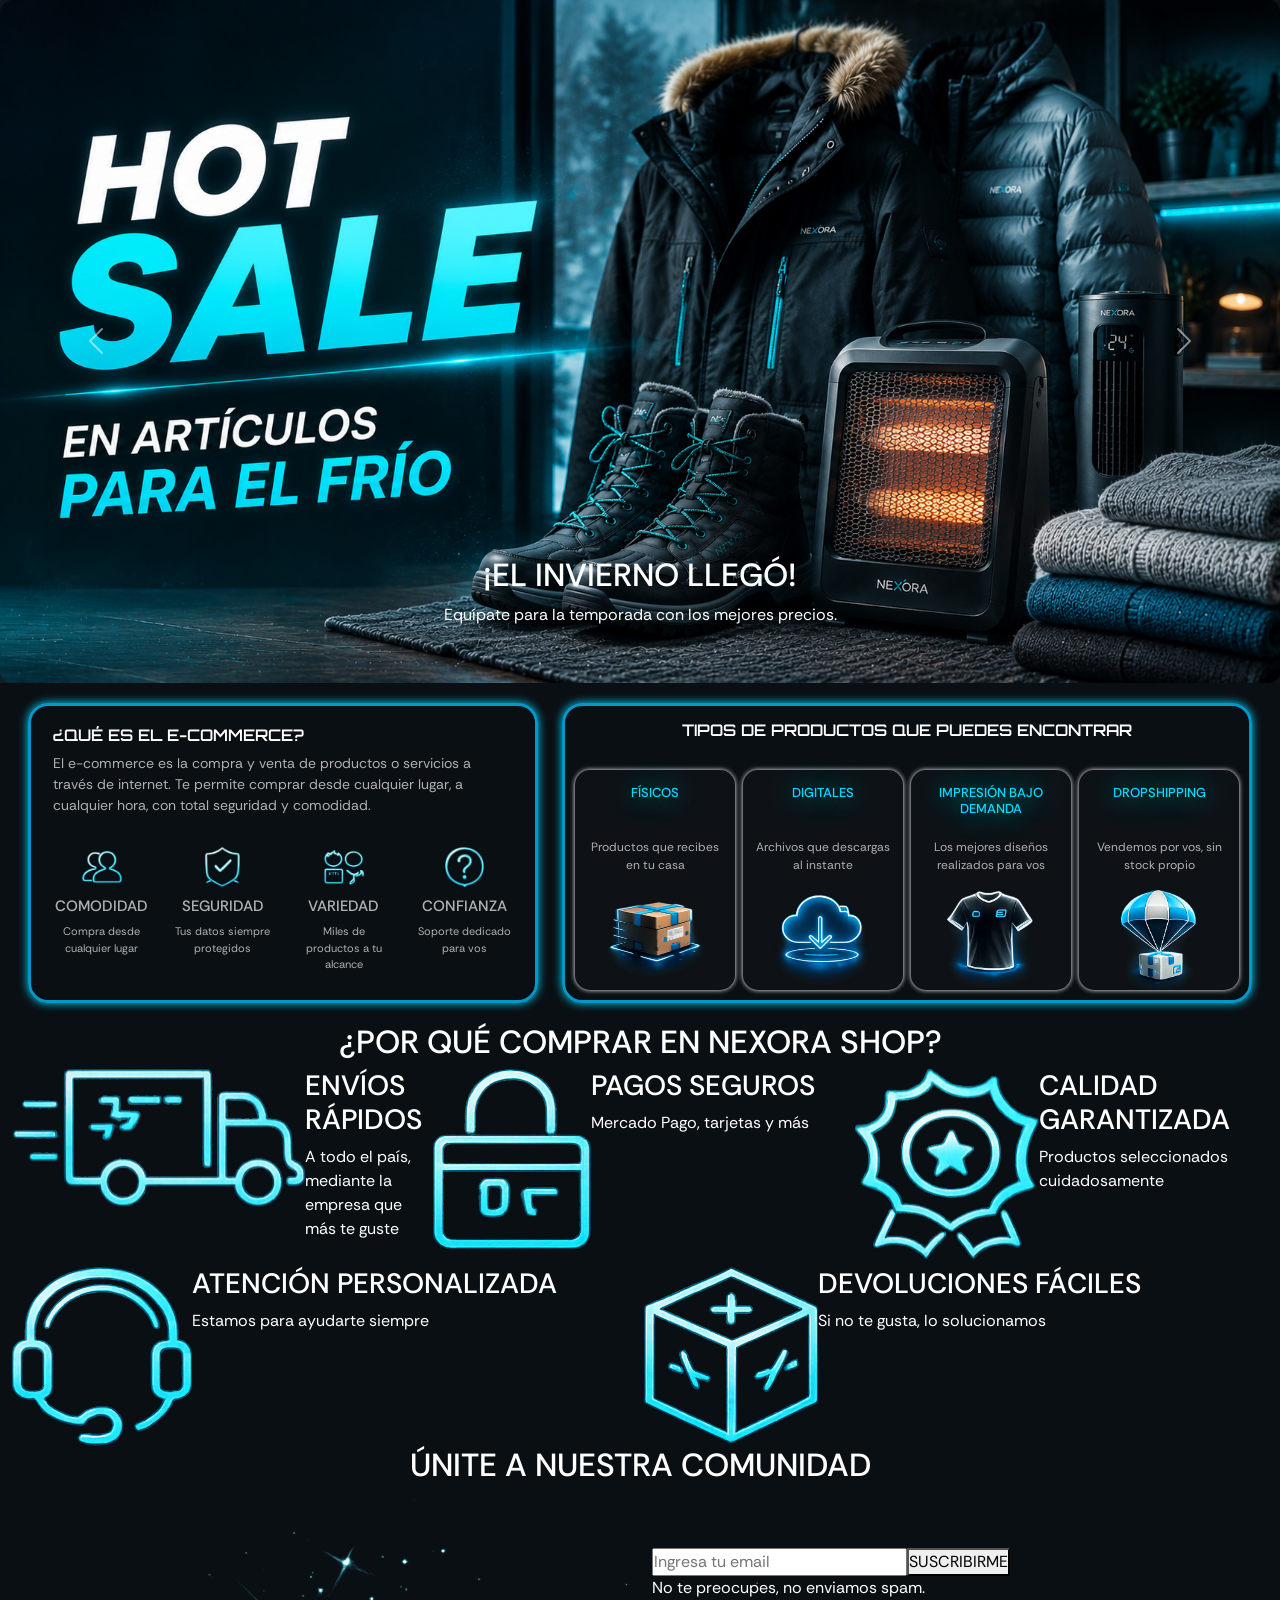
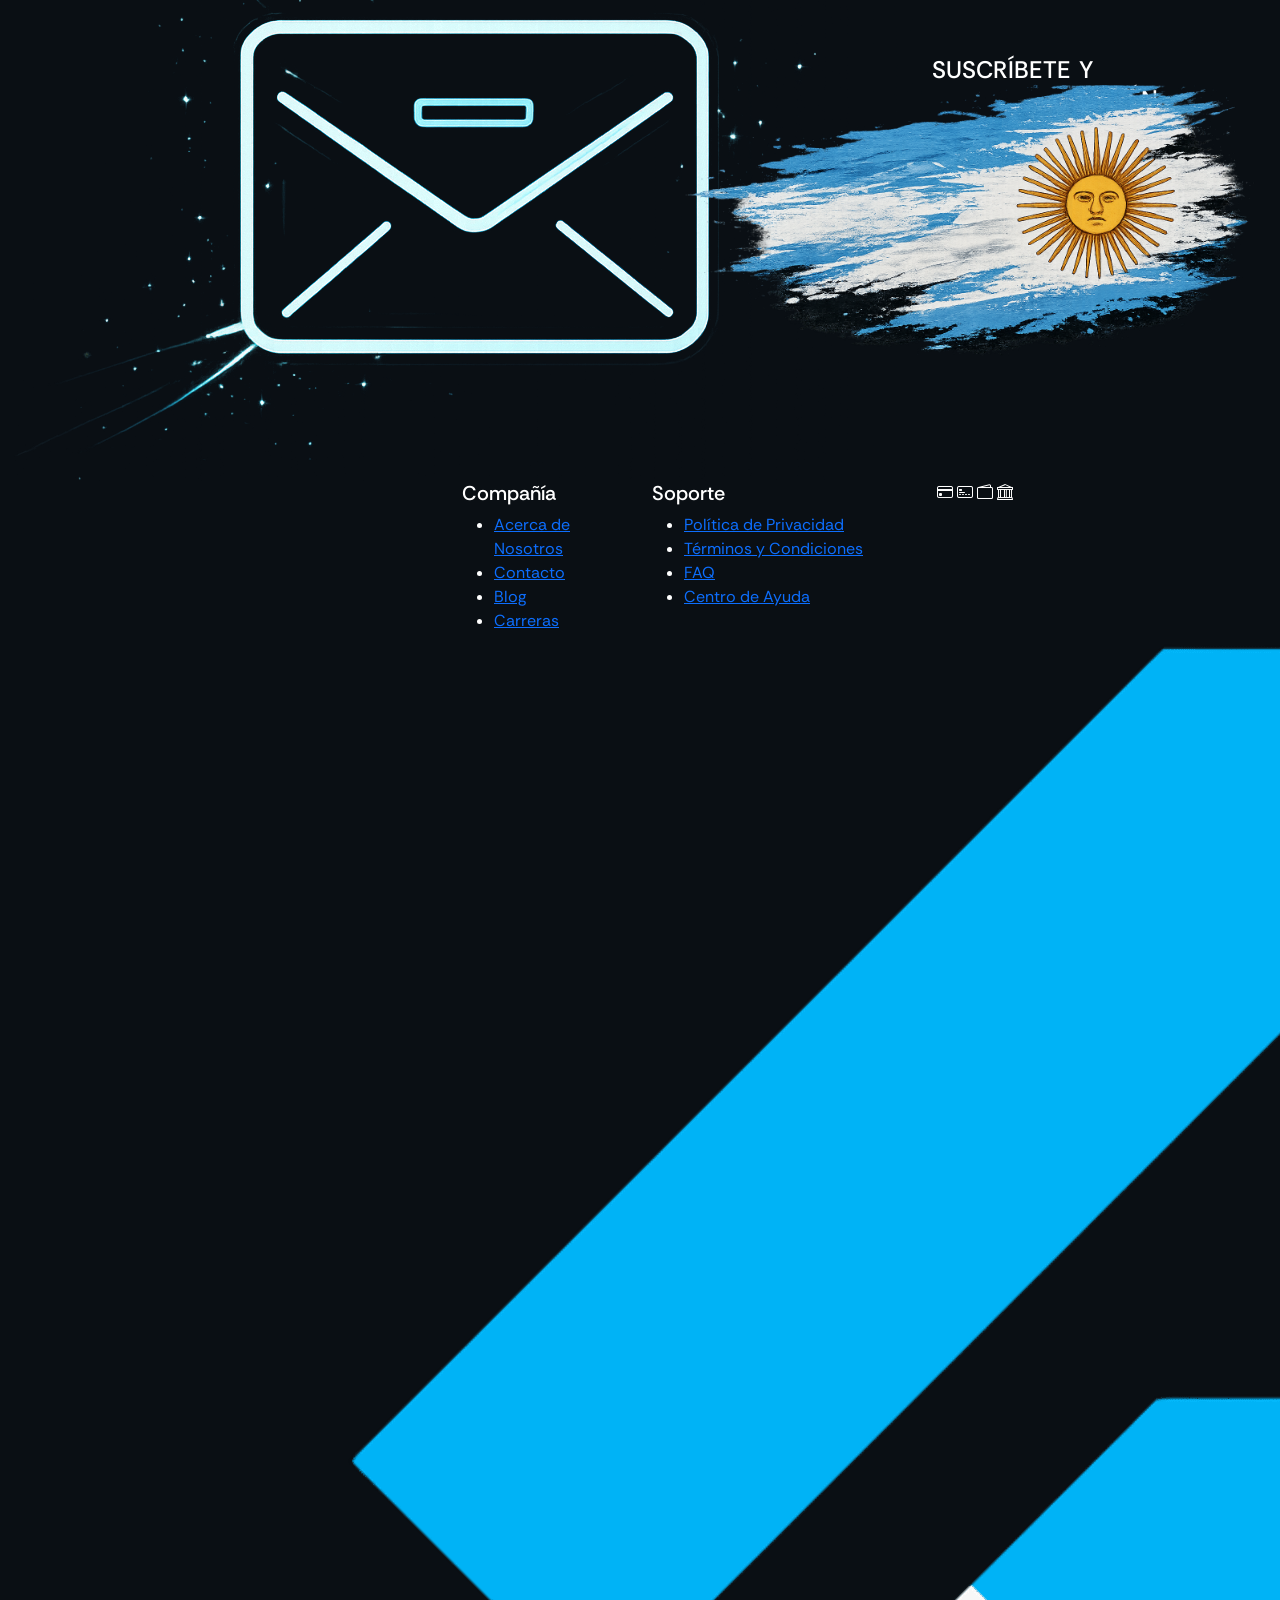
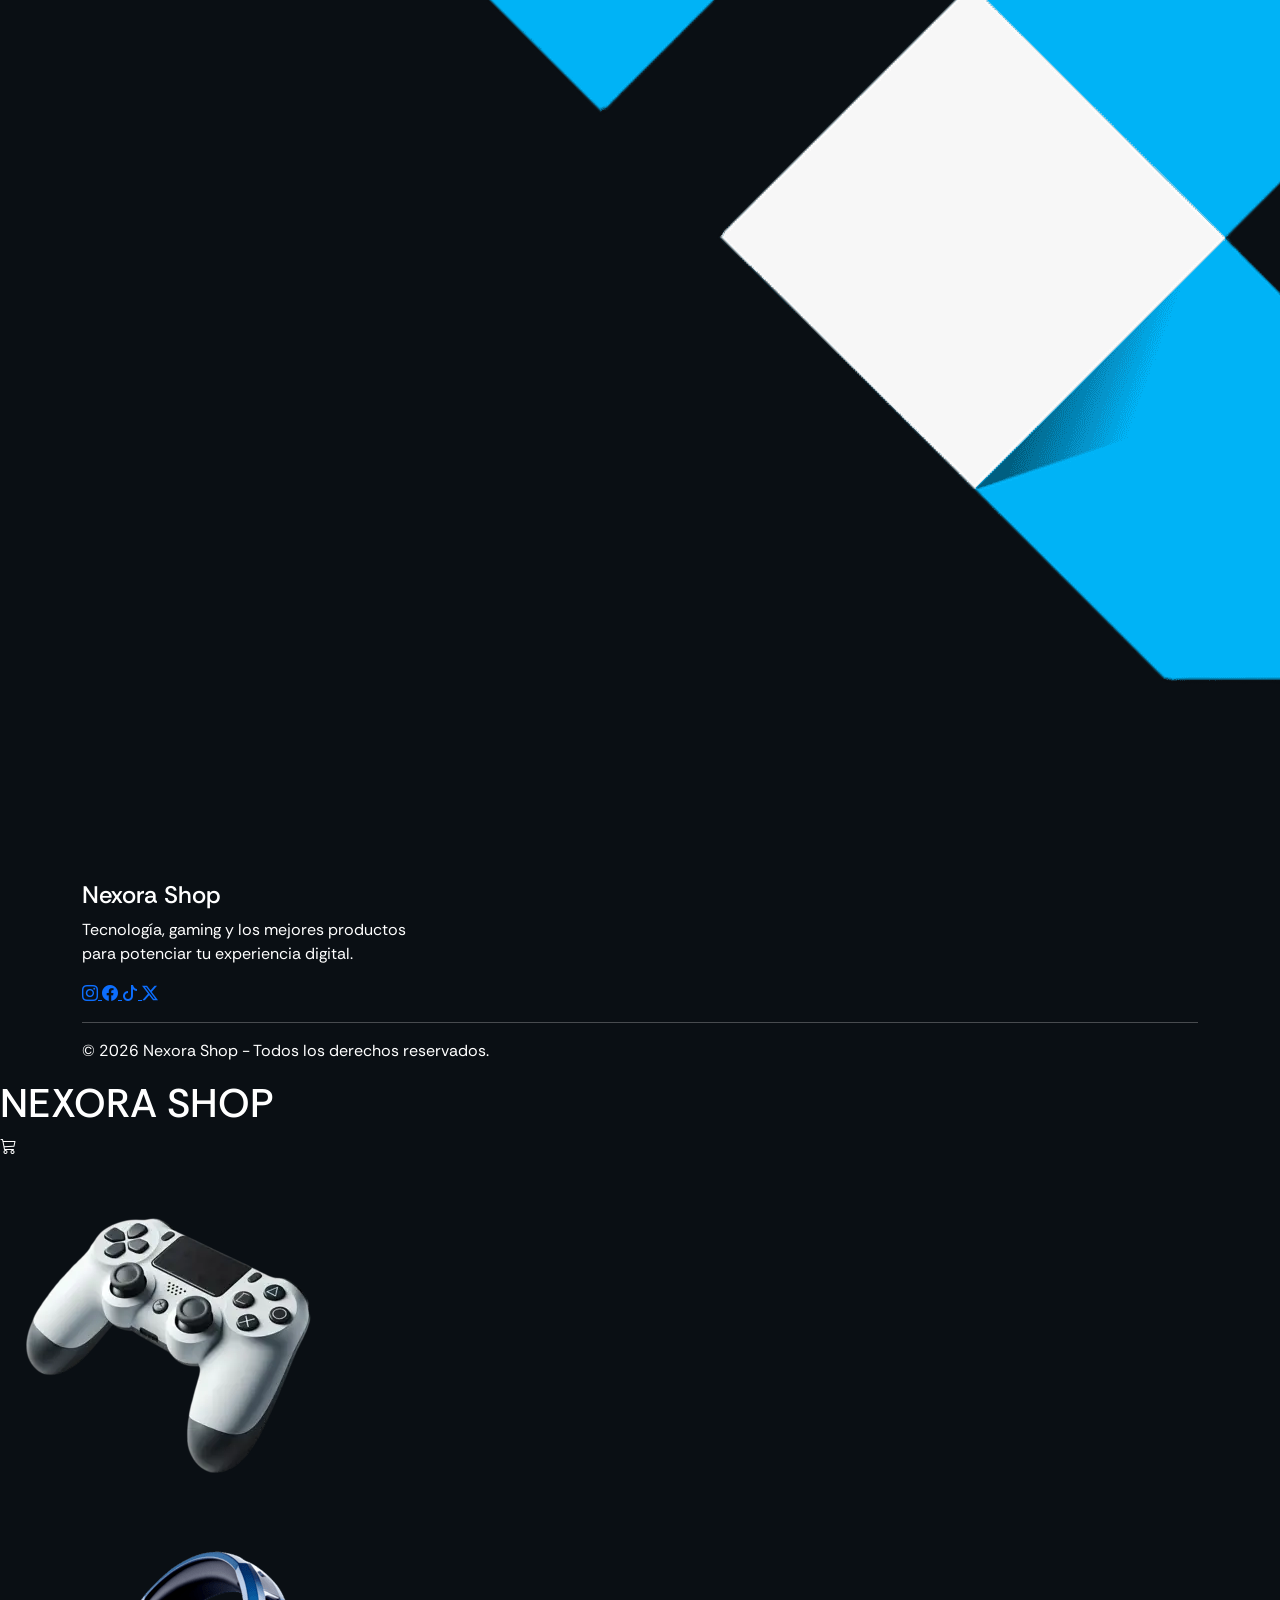
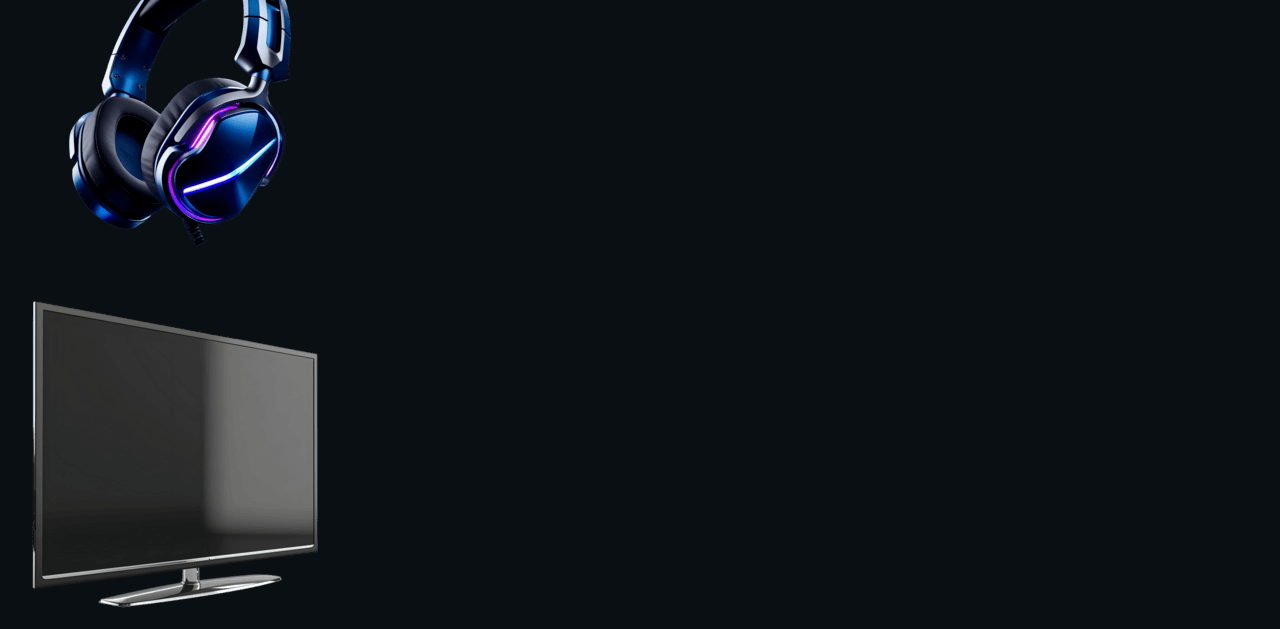
==== index.html @ 40536f98 "Merge branch 'main' into feature/footer" ====
﻿<!doctype html>
<html lang="es">
  <head>
    <meta charset="utf-8" />
    <meta name="viewport" content="width=device-width, initial-scale=1" />
    <meta name="description" content="Pagina de e-commerces" />
    <meta name="keywords" content="e-commerces - web - gaming - products" />
    <meta name="author" content="Ledesma Clarisa" />
    <link rel="shortcut icon" href="assets/logotipo.png" type="image/x-icon" />
    <link rel="preconnect" href="https://fonts.googleapis.com" />
    <link rel="preconnect" href="https://fonts.gstatic.com" crossorigin />
    <link
      href="https://fonts.googleapis.com/css2?family=Bungee&family=Orbitron:wght@400;500;600;700;800;900&family=Rethink+Sans:ital,wght@0,400..800;1,400..800&family=Rubik+Glitch&family=Rubik+Mono+One&family=Special+Gothic+Expanded+One&display=swap"
      rel="stylesheet"
    />
    <link
      href="https://cdn.jsdelivr.net/npm/bootstrap@5.3.8/dist/css/bootstrap.min.css"
      rel="stylesheet"
      integrity="sha384-sRIl4kxILFvY47J16cr9ZwB07vP4J8+LH7qKQnuqkuIAvNWLzeN8tE5YBujZqJLB"
      crossorigin="anonymous"
    />
    <link
      rel="stylesheet"
      href="https://cdn.jsdelivr.net/npm/bootstrap-icons@1.13.1/font/bootstrap-icons.min.css"
    />
    <link rel="stylesheet" href="./styles.css" />
    <title>Nexora Shop</title>
  </head>
  <body>
    <section class="hero-carousel">
      <div
        id="heroCarousel"
        class="carousel slide carousel-fade"
        data-bs-ride="carousel"
      >
        <div class="carousel-inner">
          <div class="carousel-item active">
            <img
              src="./assets/hotsale.png"
              class="d-block w-100"
              alt="Hot Sale Frío"
            />
            <div class="carousel-caption">
              <h2>¡EL INVIERNO LLEGÓ!</h2>
              <p>Equípate para la temporada con los mejores precios.</p>
            </div>
          </div>

          <div class="carousel-item">
            <img
              src="./assets/diadelpadre.png"
              class="d-block w-100"
              alt="Día del Padre"
            />
            <div class="carousel-caption">
              <h2>FELIZ DIA PAPÁ</h2>
              <p>Aprovecha hasta 18 cuotas sin interés en regalos para papá</p>
            </div>
          </div>

          <div class="carousel-item">
            <img
              src="./assets/promomundial.png"
              class="d-block w-100"
              alt="Promo Mundial 2026"
            />
            <div class="carousel-caption">
              <h2>EL MUNDIAL ESTÁ AQUÍ</h2>
              <p>Viví la pasión del futbol con nuestras ofertas.</p>
            </div>
          </div>
          <div class="carousel-item">
            <img src="./assets/nexorapayment.png" class="d-block w-100" alt="Nexora Pago" />
            <div class="carousel-caption">
              <h2>NUEVA TARJETA</h2>
              <p>La forma más rápida y segura de financiar tus compras.</p>
            </div>
          </div>
        </div>

        <button
          class="carousel-control-prev"
          type="button"
          data-bs-target="#heroCarousel"
          data-bs-slide="prev"
        >
          <span class="carousel-control-prev-icon" aria-hidden="true"></span>
        </button>
        <button
          class="carousel-control-next"
          type="button"
          data-bs-target="#heroCarousel"
          data-bs-slide="next"
        >
          <span class="carousel-control-next-icon" aria-hidden="true"></span>
        </button>
      </div>
    </section>
  
    <main>
      <!-- //SECTION-ECOMMERCE -->
      <section class="ecommerce">
        <div class="row gap-4">
          <article class="col-lg-5 col-12">
            <div class="head-ecommerce">
              <h2>¿QUÉ ES EL E-COMMERCE?</h2>
              <p>
                El e-commerce es la compra y venta de productos o servicios a
                través de internet. Te permite comprar desde cualquier lugar, a
                cualquier hora, con total seguridad y comodidad.
              </p>
            </div>

            <div class="row footer-ecommerce text-center align-items-stretch">
              <div class="col-lg-3 col-md col-6 article-commerce">
                <img
                  src="./assets/Imagen-1-ecommerce.png"
                  alt="Comodidad"
                  title="COMODIDAD."
                  class="img-fluid"
                />
                <h3>COMODIDAD</h3>
                <p>Compra desde cualquier lugar</p>
              </div>
              <div class="col-lg-3 col-md col-6 article-commerce">
                <img
                  src="./assets/Imagen-2-ecommerce.png"
                  alt="Seguridad"
                  title="SEGURIDAD."
                  class="img-fluid"
                />
                <h3>SEGURIDAD</h3>
                <p>Tus datos siempre protegidos</p>
              </div>
              <div class="col-lg-3 col-md col-6 article-commerce">
                <img
                  src="./assets/Imagen-3-ecommerce.png"
                  alt="Variedad"
                  title="VARIEDAD."
                  class="img-fluid"
                />
                <h3>VARIEDAD</h3>
                <p>Miles de productos a tu alcance</p>
              </div>
              <div class="col-lg-3 col-md col-6 article-commerce">
                <img
                  src="./assets/Imagen-4-ecommerce.png"
                  alt="Confianza"
                  title="CONFIANZA."
                  class="img-fluid"
                />
                <h3>CONFIANZA</h3>
                <p>Soporte dedicado para vos</p>
              </div>
            </div>
          </article>

          <article class="col-lg col-12 types-product">
            <div class="head-types-product">
              <h2 class="text-center">
                TIPOS DE PRODUCTOS QUE PUEDES ENCONTRAR
              </h2>
            </div>

            <div class="row types text-center align-items-stretch gap-2">
              <div class="col-lg col-md col">
                <h3>FÍSICOS</h3>
                <p>Productos que recibes en tu casa</p>
                <img
                  src="./assets/Imagen-1-productos-ecommer.png"
                  alt="Caja"
                  title="FÍSICOS."
                  class="img-fluid"
                />
              </div>
              <div class="col-lg col-md col">
                <h3>DIGITALES</h3>
                <p>Archivos que descargas al instante</p>
                <img
                  src="./assets/Imagen-2-productos-ecommer.png"
                  alt="Nube descarga"
                  title="DIGITALES."
                  class="img-fluid"
                />
              </div>
              <div class="col-lg col-md col">
                <h3>IMPRESIÓN BAJO DEMANDA</h3>
                <p>Los mejores diseños realizados para vos</p>
                <img
                  src="./assets/Imagen-3-productos-ecommer.png"
                  alt="Camiseta"
                  title="IMPRESIÓN."
                  class="img-fluid"
                />
              </div>
              <div class="col-lg col-md col">
                <h3>DROPSHIPPING</h3>
                <p>Vendemos por vos, sin stock propio</p>
                <img
                  src="./assets/Imagen-4-productos-ecommer.png"
                  alt="Drop"
                  title="DROPSHIPPING."
                  class="img-fluid"
                />
              </div>
            </div>
          </article>
        </div>
      </section>

      <!-- //SECTION-BUY-NEXORA -->
      <section class="nexora-shop">
        <div class="container-fluid">
          <div class="row g-2">
            <article class="col-12">
              <h2 class="text-center h2-nexora-shop">
                ¿POR QUÉ COMPRAR EN NEXORA SHOP?
              </h2>
              <div class="row container-nexora-shop g-2">
                <article class="col-lg col-md col-6 d-flex article-1">
                  <div
                    class="d-flex flex-column flex-md-row article-nexora-shop"
                  >
                    <div>
                      <img
                        src="./assets/Imagen-1-comprar-nexora.png"
                        alt="Camión"
                        title="ENVÍOS."
                      />
                    </div>
                    <div>
                      <h3>ENVÍOS RÁPIDOS</h3>
                      <p>
                        A todo el país, mediante la empresa que más te guste
                      </p>
                    </div>
                  </div>
                </article>

                <article class="col-lg col-md col-6 d-flex article-1">
                  <div
                    class="d-flex flex-column flex-md-row article-nexora-shop"
                  >
                    <div>
                      <img
                        src="./assets/Imagen-2-comprar-nexora.png"
                        alt="Candado"
                        title="PAGOS."
                      />
                    </div>
                    <div>
                      <h3>PAGOS SEGUROS</h3>
                      <p>Mercado Pago, tarjetas y más</p>
                    </div>
                  </div>
                </article>

                <article class="col-lg col-md col-6 d-flex article-1">
                  <div
                    class="d-flex flex-column flex-md-row article-nexora-shop"
                  >
                    <div>
                      <img
                        src="./assets/Imagen-3-comprar-nexora.png"
                        alt="Estrella"
                        title="CALIDAD."
                      />
                    </div>
                    <div>
                      <h3>CALIDAD GARANTIZADA</h3>
                      <p>Productos seleccionados cuidadosamente</p>
                    </div>
                  </div>
                </article>

                <article class="col-lg col-md col-6 d-flex article-4">
                  <div
                    class="d-flex flex-column flex-md-row article-nexora-shop"
                  >
                    <div>
                      <img
                        src="./assets/Imagen-4-comprar.+-nexora.png"
                        alt="Auriculares"
                        title="ATENCIÓN."
                      />
                    </div>
                    <div>
                      <h3>ATENCIÓN PERSONALIZADA</h3>
                      <p>Estamos para ayudarte siempre</p>
                    </div>
                  </div>
                </article>

                <article class="col-lg col-md col-12 d-flex article-5">
                  <div
                    class="d-flex flex-column flex-md-row article-nexora-shop"
                  >
                    <div>
                      <img
                        src="./assets/Imagen-5-comprar-nexora.png"
                        alt="Caja"
                        title="DEVOLUCIONES."
                      />
                    </div>
                    <div>
                      <h3>DEVOLUCIONES FÁCILES</h3>
                      <p>Si no te gusta, lo solucionamos</p>
                    </div>
                  </div>
                </article>
              </div>
            </article>
          </div>
        </div>
      </section>

      <!-- //SECTION-PROMOTION -->

      <section class="section-promotion">
        <div class="container-fluid">
          <div class="row">
            <article class="col-12">
              <h2 class="text-center h2-promotion">
                ÚNITE A NUESTRA COMUNIDAD
              </h2>
              <div class="row container-promotion d-flex align-items-center">
                <article class="col-lg-6 col-md-6 col-sm-12 col-12 d-flex align-items-center left">
                  <div>
                    <img src="./assets/Imagen-promocion.png" alt="" />
                  </div>
                  <div>
                    <h4 class="d-flex">
                      SUSCRÍBETE
                      <span class="ms-2"> Y OBTÉN</span>
                    </h4>
                    <h3>10% OFF</h3>
                    <h4>EN TU PRIMERA COMPRA</h4>
                    <p>
                      Recibe ofertas exclusivas, nuevos lanzamientos y mucho
                      más.
                    </p>
                  </div>
                </article>

                <article
                  class="col-lg-6 col-md-6 col-sm-12 col-12 d-flex justify-content-center flex-column right"
                >
                  <div class="right-top">
                    <form class="d-flex align-items-center">
                      <input
                        type="email"
                        name=""
                        id=""
                        placeholder="Ingresa tu email"
                        required
                        pattern="^[^\s@]+@[^\s@]+\.[^\s@]+$"
                        title="❌ Por favor, ingresa un correo electrónico válido"
                      />
                      <button type="submit">SUSCRIBIRME</button>
                    </form>
                  </div>
                  <div class="right-bottom">
                    <p>No te preocupes, no enviamos spam.</p>
                  </div>
                  <img
                    src="./assets/bandera-promocion.png"
                    alt=""
                    class="flag-promotion"
                  />
                </article>
              </div>
            </article>
          </div>
        </div>
      </section>
    </main>

    <!-- //FOOTER -->
    <footer class="footer-nexora">
  <div class="container">
    <div class="row text-center text-lg-start">

      <!-- Logo -->
      <div class="col-12 col-md-12 col-lg-4 mb-4 mb-lg-0">
        <img src="assets/logotipo.png" alt="Logo Nexora" class="footer-logo" />
        <h4 class="footer-brand-name">Nexora Shop</h4>
        <p class="footer-description">
          Tecnología, gaming y los mejores productos para potenciar tu experiencia digital.
        </p>
        <div class="footer-social">
          <a href="https://www.instagram.com/rollingcodeschool/" target="_blank" rel="noopener noreferrer">
            <i class="bi bi-instagram"></i>
          </a>
          <a href="https://www.facebook.com/RollingCodeSchool/?locale=es_LA" target="_blank" rel="noopener noreferrer">
            <i class="bi bi-facebook"></i>
          </a>
          <a href="#" target="_blank" rel="noopener noreferrer">
            <i class="bi bi-tiktok"></i>
          </a>
          <a href="#" target="_blank" rel="noopener noreferrer">
            <i class="bi bi-twitter-x"></i>
          </a>
        </div>
      </div>

      <!-- Compañía -->
      <div class="col-12 col-md-4 col-lg-2 mb-4 mb-lg-0 footer-column">
        <h5 class="footer-title">Compañía</h5>
        <ul class="footer-links">
          <li><a href="#">Acerca de Nosotros</a></li>
          <li><a href="#">Contacto</a></li>
          <li><a href="#">Blog</a></li>
          <li><a href="#">Carreras</a></li>
        </ul>
      </div>

      <!-- Soporte -->
      <div class="col-12 col-md-4 col-lg-3 mb-4 mb-lg-0 footer-column">
        <h5 class="footer-title">Soporte</h5>
        <ul class="footer-links">
          <li><a href="#">Política de Privacidad</a></li>
          <li><a href="#">Términos y Condiciones</a></li>
          <li><a href="#">FAQ</a></li>
          <li><a href="#">Centro de Ayuda</a></li>
        </ul>
      </div>

      <!-- Métodos de Pago -->
      <div class="col-12 col-md-4 col-lg-3 mb-4 mb-lg-0 footer-column">
        <div class="footer-payments">
          <i class="bi bi-credit-card"></i>
          <i class="bi bi-credit-card-2-front"></i>
          <i class="bi bi-wallet2"></i>
          <i class="bi bi-bank"></i>
        </div>
      </div>

    </div>

    <hr class="footer-divider" />

    <div class="footer-bottom">
      <p>© 2026 Nexora Shop - Todos los derechos reservados.</p>
    </div>
  </div>
</footer>

    <div class="intro">
      <div class="animation">
        <h1 class="logo-title">NEXORA SHOP</h1>
        <div class="cart">
          <i class="bi bi-cart3"></i>
        </div>

        <div class="product p1">
          <img src="./products/joystick.png" alt="Joystick" />
        </div>
        <div class="product p2">
          <img src="./products/auricularesgamer.png" alt="auriculares" />
        </div>
        <div class="product p3">
          <img src="./products/tv.png" alt="tv" />
        </div>
      </div>
    </div>

    <script
      src="https://cdn.jsdelivr.net/npm/bootstrap@5.3.8/dist/js/bootstrap.bundle.min.js"
      integrity="sha384-FKyoEForCGlyvwx9Hj09JcYn3nv7wiPVlz7YYwJrWVcXK/BmnVDxM+D2scQbITxI"
      crossorigin="anonymous"
    ></script>
  </body>
</html>
---- styles.css ----
* {
  margin: 0;
  padding: 0;
  box-sizing: border-box;
}

:root {
  --cyan: #00d9ff;
  --blue: #0099cc;
  --black: #030507;
  --dark: #0a0f14;
  --white: #fff;
  --gray: #b0b0b0;
  --negro-claro: #1d1b1b42;

  --font-primary: "Orbitron", sans-serif;
}

body {
  background-color: var(--dark);
  color: var(--white);
  font-family: "Rethink Sans", sans-serif;
}

/* //SECTION-ECOMMERCE */

/* /PARTE IZQUIERDA */

.ecommerce {
  padding: 20px 40px;
}

.ecommerce article {
  border: 3px solid var(--blue);
  border-radius: 20px;
  box-shadow: 0 0 10px var(--cyan);
}

.head-ecommerce {
  padding: 10px 10px 0px 10px;
}

.head-ecommerce h2 {
  font-size: 22px;
  font-family: var(--font-primary);
  font-weight: 600;
  color: var(--white);
  margin-top: 10px;
}

.head-ecommerce p {
  font-size: 16px;
  font-family: var();
  color: var(--gray);
  margin-bottom: 30px;
}

.ecommerce img {
  object-fit: contain;
  width: 60px;
  height: 60px;
}

.footer-ecommerce {
  padding: 1px 10px 10px 10px;
}

.footer-ecommerce h3 {
  font-size: 19px;
  font-family: var();
  color: var(--gray);
  margin-top: 10px;
}

.footer-ecommerce p {
  font-size: 14px;
  color: var(--gray);
  font-family: var();
}

.footer-ecommerce div {
  display: flex;
  flex-direction: column;
  align-items: center;
  text-align: center;
}

/* /PARTE DERECHA */

.head-types-product {
  padding: 10px 10px 0px 10px;
}

.types {
  padding: 10px;
}

.types div {
  display: flex;
  flex-direction: column;
  align-items: center;
  text-align: center;
  background-color: var(--negro-claro);
  border-radius: 15px;
  box-shadow: 0 0 5px;
  transition: 0.4s;
}

.types div:hover {
  transform: translateY(-10px);
}

.types-product h2 {
  font-size: 22px;
  font-family: var(--font-primary);
  font-weight: 600;
  color: var(--white);
  margin-top: 5px;
  margin-bottom: 20px;
}

.types h3 {
  font-size: 20px;
  font-family: var();
  color: var(--cyan);
  margin-top: 15px;
  min-height: 45px;
  text-shadow: 0 0 30px var(--cyan);
}

.types p {
  font-size: 16px;
  font-family: var();
  color: var(--gray);
}

.types img {
  object-fit: contain;
  width: 130px;
  height: 130px;
}

@media (min-width: 1024px) and (max-width: 1439px) {
  .head-ecommerce h2 {
    font-size: 16px;
    font-family: var(--font-primary);
    font-weight: 600;
    color: var(--white);
    margin-top: 10px;
  }

  .head-ecommerce p {
    font-size: 14px;
    font-family: var();
    color: var(--gray);
    margin-bottom: 30px;
  }

  .ecommerce img {
    object-fit: contain;
    width: 40px;
    height: 40px;
  }

  .footer-ecommerce h3 {
    font-size: 15px;
    font-family: var();
    color: var(--gray);
    margin-top: 10px;
  }

  .footer-ecommerce p {
    font-size: 11px;
    color: var(--gray);
    font-family: var();
  }

  .types-product h2 {
    font-size: 16px;
    font-family: var(--font-primary);
    font-weight: 600;
    color: var(--white);
    margin-top: 5px;
    margin-bottom: 20px;
  }

  .types h3 {
    font-size: 13px;
    font-family: var();
    color: var(--cyan);
    margin-top: 15px;
    min-height: 45px;
    text-shadow: 0 0 30px var(--cyan);
  }

  .types p {
    font-size: 12px;
    font-family: var();
    color: var(--gray);
  }

  .types img {
    object-fit: contain;
    width: 100px;
    height: 100px;
  }
}

@media (min-width: 426px) and (max-width: 1023px) {
  .head-ecommerce h2 {
    font-size: 16px;
    font-family: var(--font-primary);
    font-weight: 600;
    color: var(--white);
    margin-top: 10px;
  }

  .head-ecommerce p {
    font-size: 14px;
    font-family: var();
    color: var(--gray);
    margin-bottom: 30px;
  }

  .ecommerce img {
    object-fit: contain;
    width: 40px;
    height: 40px;
  }

  .footer-ecommerce h3 {
    font-size: 15px;
    font-family: var();
    color: var(--gray);
    margin-top: 10px;
  }

  .footer-ecommerce p {
    font-size: 12px;
    color: var(--gray);
    font-family: var();
  }

  .types-product h2 {
    font-size: 16px;
    font-family: var(--font-primary);
    font-weight: 600;
    color: var(--white);
    margin-top: 5px;
    margin-bottom: 20px;
  }

  .types h3 {
    font-size: 15px;
    font-family: var();
    color: var(--cyan);
    margin-top: 15px;
    min-height: 45px;
    text-shadow: 0 0 30px var(--cyan);
  }

  .types p {
    font-size: 12px;
    font-family: var();
    color: var(--gray);
  }

  .types img {
    object-fit: contain;
    width: 90px;
    height: 90px;
  }
}

@media (min-width: 320px) and (max-width: 426px) {
  .head-ecommerce h2 {
    font-size: 16px;
    font-family: var(--font-primary);
    font-weight: 600;
    color: var(--white);
    margin-top: 10px;
  }

  .head-ecommerce p {
    font-size: 13px;
    font-family: var();
    color: var(--gray);
    margin-bottom: 30px;
  }

  .ecommerce img {
    object-fit: contain;
    width: 50px;
    height: 50px;
  }

  .footer-ecommerce h3 {
    font-size: 18px;
    font-family: var();
    color: var(--gray);
    margin-top: 10px;
  }

  .footer-ecommerce p {
    font-size: 13px;
    color: var(--gray);
    font-family: var();
  }

  .types-product h2 {
    font-size: 17px;
    font-family: var(--font-primary);
    font-weight: 600;
    color: var(--white);
    margin-top: 5px;
    margin-bottom: 20px;
  }

  .types h3 {
    font-size: 20px;
    font-family: var();
    color: var(--cyan);
    margin-top: 15px;
    min-height: 45px;
    text-shadow: 0 0 30px var(--cyan);
  }

  .types p {
    font-size: 15px;
    font-family: var();
    color: var(--gray);
  }

  .types img {
    object-fit: contain;
    width: 100px;
    height: 100px;
  }
}

.carousel-item {
  position: relative;
  background: var(--black);
}

.carousel-item img {
/* //SECTION-NEXORA-SHOP */

.nexora-shop {
  padding: 20px 40px;
}

.h2-nexora-shop {
  font-family: var(--font-primary);
  font-weight: 600;
  color: var(--white);
  font-size: 22px;
  padding: 0 0 15px 0;
}

.nexora-shop img {
  object-fit: contain;
  width: 70px;
  height: 70px;
}

.nexora-shop h3 {
  color: var(--white);
  font-size: 13px;
  font-weight: bold;
  text-shadow: 0 0 20px var(--white);
}

.nexora-shop p {
  color: var(--gray);
  font-size: 13px;
}

.article-nexora-shop {
  display: flex;
  height: 100%;
  background-color: var(--negro-claro);
  border: 3px solid var(--blue);
  border-radius: 20px;
  box-shadow: 0 0 10px var(--cyan);
  padding: 16px 10px;
  gap: 15px;
  transition: 0.4s;
}

.article-nexora-shop:hover {
  transform: translateY(-10px);
}

@media (min-width: 1024px) and (max-width: 1439px) {
  .h2-nexora-shop {
    font-family: var(--font-primary);
    font-weight: 600;
    color: var(--white);
    font-size: 17px;
    padding: 0 0 15px 0;
  }

  .nexora-shop img {
    object-fit: contain;
    width: 45px;
    height: 45px;
  }

  .nexora-shop h3 {
    color: var(--white);
    font-size: 11px;
    font-weight: bold;
    text-shadow: 0 0 20px var(--white);
  }

  .nexora-shop p {
    color: var(--gray);
    font-size: 10px;
  }

  .article-nexora-shop {
    background-color: var(--negro-claro);
    border: 3px solid var(--blue);
    border-radius: 20px;
    box-shadow: 0 0 10px var(--cyan);
    padding: 16px 10px;
    align-items: start;
    gap: 15px;
  }
}

@media (min-width: 426px) and (max-width: 1023px) {
  .h2-nexora-shop {
    font-family: var(--font-primary);
    font-weight: 600;
    color: var(--white);
    font-size: 16px;
    padding: 0 0 15px 0;
  }

  .nexora-shop img {
    object-fit: contain;
    width: 40px;
    height: 40px;
  }

  .nexora-shop h3 {
    color: var(--white);
    font-size: 11px;
    font-weight: bold;
    text-shadow: 0 0 20px var(--white);
  }

  .nexora-shop p {
    color: var(--gray);
    font-size: 10px;
  }

  .article-1 {
    justify-content: center;
  }

  .article-4 {
    justify-content: center;
  }

  .article-5 {
    justify-content: center;
  }

  .article-nexora-shop {
    background-color: var(--negro-claro);
    border: 3px solid var(--blue);
    border-radius: 20px;
    box-shadow: 0 0 10px var(--cyan);
    padding: 16px 10px;
    align-items: start;
    gap: 15px;
  }
}

@media (min-width: 320px) and (max-width: 426px) {
  .h2-nexora-shop {
    font-family: var(--font-primary);
    font-weight: 600;
    color: var(--white);
    font-size: 17px;
    padding: 0 0 15px 0;
  }

  .nexora-shop img {
    object-fit: contain;
    width: 40px;
    height: 40px;
  }

  .nexora-shop h3 {
    color: var(--white);
    font-size: 10px;
    font-weight: bold;
    text-shadow: 0 0 20px var(--white);
  }

  .nexora-shop p {
    color: var(--gray);
    font-size: 11px;
  }

  .article-1 {
    justify-content: center;
  }

  .article-4 {
    justify-content: center;
  }

  .article-5 {
    justify-content: center;
  }

  .article-nexora-shop {
    background-color: var(--negro-claro);
    border: 3px solid var(--blue);
    border-radius: 20px;
    box-shadow: 0 0 10px var(--cyan);
    padding: 16px 10px;
    align-items: start;
    gap: 15px;
  }
}

/* //SECTION-PROMOTION */

.section-promotion {
  padding: 20px 40px;
}

.h2-promotion {
  padding: 5px 0 14px 0;
  font-family: var(--font-primary);
  font-weight: 600;
  font-size: 23px;
}

.container-promotion {
  background-color: var(--negro-claro);
  border: 1px solid rgba(128, 128, 128, 0.327);
  border-radius: 35px;
}

.container-promotion img {
  width: 300px;
  height: 300px;
  object-fit: contain;
}

/* /PARTE IZQUIERDA */

.left h4 {
  font-family: var(--font-primary);
  font-weight: bold;
  font-size: 22px;
  text-shadow: 0 0 30px var(--white);
}

.left span {
  color: var(--cyan);
  text-shadow: 0 0 30px var(--cyan);
}

.left h3 {
  color: var(--blue);
  font-family: var(--font-primary);
  font-weight: bold;
  font-size: 48px;
  text-shadow: 0 0 50px var(--cyan);
}

.left p {
  font-size: 16px;
}

/* /PARTE DERECHA */

.right-top {
  padding: 0 0 5px 0;
}

.right {
  position: relative;
  z-index: 10;
}

.flag-promotion {
  width: 500px !important;
  height: 500px;
  object-fit: contain;
  position: absolute;
  z-index: 1;
  right: -0px;
  top: -120px;
}

.right-top,
.right-bottom {
  position: relative;
  z-index: 2;
}

.right-top input {
  background-color: var(--dark);
  padding: 12px 125px 12px 12px;
  border-radius: 9px;
  border: 1px solid rgba(128, 128, 128, 0.327);
  color: var(--white);
}

.right-top input:focus {
  outline: none;
  border: 1px solid var(--gray);
}

.right-top button {
  padding: 13px;
  border-radius: 9px;
  margin-left: -40px;
  background-color: var(--blue);
  border: 1px solid var(--cyan);
  box-shadow: 0 0 20px var(--cyan);
  color: var(--white);
  font-weight: bold;
  transition: 0.4s;
}

.right-top button:hover {
  background-color: var(--cyan);
}

.right-bottom p {
  color: var(--gray);
  font-size: 14px;
}

@media (min-width: 1024px) and (max-width: 1439px) {
  .h2-promotion {
    padding: 5px 0 18px 0;
    font-family: var(--font-primary);
    font-weight: 600;
    font-size: 19px;
  }

  .container-promotion {
    padding: 15px 0px;
  }

  .container-promotion img {
    width: 120px;
    height: 120px;
    object-fit: contain;
  }

  .left h4 {
    font-family: var(--font-primary);
    font-weight: bold;
    font-size: 15px;
    text-shadow: 0 0 30px var(--white);
  }

  .left h3 {
    color: var(--blue);
    font-family: var(--font-primary);
    font-weight: bold;
    font-size: 35px;
    text-shadow: 0 0 50px var(--cyan);
  }

  .left p {
    font-size: 12px;
  }

  .flag-promotion {
    display: none;
  }

  .right-top input {
    background-color: var(--dark);
    padding: 10px 40px 10px 10px;
    border-radius: 9px;
    border: 1px solid rgba(128, 128, 128, 0.327);
    color: var(--white);
  }

  .right-top input::placeholder {
    font-size: 14px;
  }

  .right-top button {
    padding: 11px;
    border-radius: 9px;
    margin-left: -40px;
    background-color: var(--blue);
    border: 1px solid var(--cyan);
    box-shadow: 0 0 20px var(--cyan);
    color: var(--white);
    font-weight: bold;
    font-size: 16px;
    transition: 0.4s;
  }

  .right-top button:hover {
    background-color: var(--cyan);
  }

  .right-bottom p {
    color: var(--gray);
    font-size: 12px;
  }
}

@media (min-width: 426px) and (max-width: 1023px) {
  .h2-promotion {
    padding: 5px 0 18px 0;
    font-family: var(--font-primary);
    font-weight: 600;
    font-size: 17px;
  }

  .container-promotion {
    padding: 15px 0px 0px;
  }

  .container-promotion img {
    width: 120px;
    height: 120px;
    object-fit: contain;
  }

  .left h4 {
    font-family: var(--font-primary);
    font-weight: bold;
    font-size: 13px;
    text-shadow: 0 0 30px var(--white);
  }

  .left h3 {
    color: var(--blue);
    font-family: var(--font-primary);
    font-weight: bold;
    font-size: 35px;
    text-shadow: 0 0 50px var(--cyan);
  }

  .left p {
    font-size: 10px;
  }

  .flag-promotion {
    display: none;
  }

  .right-top input {
    background-color: var(--dark);
    padding: 10px 20px 10px 10px;
    border-radius: 9px;
    border: 1px solid rgba(128, 128, 128, 0.327);
    color: var(--white);
  }

  .right-top input::placeholder {
    font-size: 12px;
  }

  .right-top button {
    padding: 12px 5px;
    border-radius: 9px;
    margin-left: -40px;
    background-color: var(--blue);
    border: 1px solid var(--cyan);
    box-shadow: 0 0 20px var(--cyan);
    color: var(--white);
    font-weight: bold;
    font-size: 12px;
    transition: 0.4s;
  }

  .right-top button:hover {
    background-color: var(--cyan);
  }

  .right-bottom p {
    color: var(--gray);
    font-size: 11px;
  }
}

@media (min-width:420px) and (max-width: 426px) {
  .h2-promotion {
    padding: 5px 0 18px 0;
    font-family: var(--font-primary);
    font-weight: 600;
    font-size: 17px;
  }

  .container-promotion {
    padding: 15px 5px 10px;
  }

  .container-promotion img {
    width: 120px;
    height: 120px;
    object-fit: contain;
  }

  .left h4 {
    font-family: var(--font-primary);
    font-weight: bold;
    font-size: 10px;
    text-shadow: 0 0 30px var(--white);
  }

  .left h3 {
    color: var(--blue);
    font-family: var(--font-primary);
    font-weight: bold;
    font-size: 25px;
    text-shadow: 0 0 50px var(--cyan);
  }

  .left p {
    font-size: 8px;
  }

  .flag-promotion {
    display: none;
  }

  .right-top input {
    background-color: var(--dark);
    padding: 10px 0px 10px 10px;
    border-radius: 9px;
    border: 1px solid rgba(128, 128, 128, 0.327);
    color: var(--white);
    width: 300px;
    height: 45px;
    font-size: 13px;
  }

  .right-top input::placeholder {
    font-size: 12px;
  }

  .right-top button {
    padding: 14px 5px;
    border-radius: 9px;
    margin-left: -40px;
    background-color: var(--blue);
    border: 1px solid var(--cyan);
    box-shadow: 0 0 20px var(--cyan);
    color: var(--white);
    font-weight: bold;
    font-size: 11px;
    transition: 0.4s;
  }

  .right-top button:hover {
    background-color: var(--cyan);
  }

  .right-bottom p {
    color: var(--gray);
    font-size: 11px;
  }
}

@media (min-width: 376px) and (max-width: 420px) {
  .h2-promotion {
    padding: 5px 0 18px 0;
    font-family: var(--font-primary);
    font-weight: 600;
    font-size: 17px;
  }

  .container-promotion {
    padding: 15px 5px 10px;
  }

  .container-promotion img {
    width: 120px;
    height: 120px;
    object-fit: contain;
  }

  .left h4 {
    font-family: var(--font-primary);
    font-weight: bold;
    font-size: 9px;
    text-shadow: 0 0 30px var(--white);
  }

  .left h3 {
    color: var(--blue);
    font-family: var(--font-primary);
    font-weight: bold;
    font-size: 22px;
    text-shadow: 0 0 50px var(--cyan);
  }

  .left p {
    font-size: 8px;
  }

  .flag-promotion {
    display: none;
  }

  .right-top input {
    background-color: var(--dark);
    padding: 10px 0px 10px 5px;
    border-radius: 9px;
    border: 1px solid rgba(128, 128, 128, 0.327);
    color: var(--white);
    width: 250px;
    font-size: 10px;
    height: 40px;
  }

  .right-top input::placeholder {
    font-size: 12px;
  }

  .right-top button {
    padding: 12px 5px;
    border-radius: 9px;
    margin-left: -20px;
    background-color: var(--blue);
    border: 1px solid var(--cyan);
    box-shadow: 0 0 20px var(--cyan);
    color: var(--white);
    font-weight: bold;
    font-size: 10px;
    transition: 0.4s;
  }

  .right-top button:hover {
    background-color: var(--cyan);
  }

  .right-bottom p {
    color: var(--gray);
    font-size: 10px;
  }
}

@media (min-width: 320px) and (max-width: 376px) {
  .h2-promotion {
    padding: 5px 0 18px 0;
    font-family: var(--font-primary);
    font-weight: 600;
    font-size: 16px;
  }

  .container-promotion {
    padding: 15px 5px 10px;
  }

  .container-promotion img {
    width: 70px;
    height: 70px;
    object-fit: contain;
  }

  .left h4 {
    font-family: var(--font-primary);
    font-weight: bold;
    font-size: 10px;
    text-shadow: 0 0 30px var(--white);
  }

  .left h3 {
    color: var(--blue);
    font-family: var(--font-primary);
    font-weight: bold;
    font-size: 20px;
    text-shadow: 0 0 50px var(--cyan);
  }

  .left p {
    font-size: 8px;
  }

  .flag-promotion {
    display: none;
  }

  .right-top input {
    background-color: var(--dark);
    padding: 5px 0px 5px 5px;
    border-radius: 9px;
    border: 1px solid rgba(128, 128, 128, 0.327);
    color: var(--white);
    width: 200px;
    height: 33px;
    font-size: 10px;
  }

  .right-top input::placeholder {
    font-size: 12px;
  }

  .right-top button {
    padding: 10px 5px;
    border-radius: 9px;
    margin-left: -20px;
    background-color: var(--blue);
    border: 1px solid var(--cyan);
    box-shadow: 0 0 20px var(--cyan);
    color: var(--white);
    font-weight: bold;
    font-size: 8px;
    transition: 0.4s;
  }

  .right-top button:hover {
    background-color: var(--cyan);
  }

  .right-bottom p {
    color: var(--gray);
    font-size: 8px;
  }
}

/* //SECTION-FOOTER */

.intro {
  position: fixed;
  inset: 0;
  width: 100%;
  aspect-ratio: 16 / 9;
  object-fit: cover;
  object-position: center;
  display: block;
}

.carousel-caption {
  position: absolute;
  bottom: 5%;
  left: 5%;
  right: 5%;
  padding: 10px;
  background: var(--dark-trans);
  border: 1px solid var(--cyan);
  border-radius: 10px;
  text-align: center;
  z-index: 10;
  box-shadow: 0 0 15px rgba(0, 217, 255, 0.3);
  backdrop-filter: blur(5px);
}
.carousel-caption h2,
.carousel-caption p {
  font-family: "Saira Stencil", sans-serif;
  text-transform: uppercase;
  text-shadow:
    0 0 5px var(--cyan),
    0 0 10px var(--cyan),
    0 0 20px var(--cyan);
}

.footer-payments i{
    font-size: 2rem;
    color: var(--cyan);
}

.footer-divider{
    border-color: rgba(255,255,255,.2);
    margin-top: 40px;
}
.carousel-caption h2 {
  letter-spacing: 2px;
}

.carousel-control-prev-icon,
.carousel-control-next-icon {
  background-color: var(--cyan) !important;
  border-radius: 50%;
  padding: 20px;
  box-shadow: 0 0 15px rgba(0, 217, 255, 0.5);
  transition: all 0.3s ease;
}

.carousel-control-prev:hover .carousel-control-prev-icon,
.carousel-control-next:hover .carousel-control-next-icon {
  background-color: var(--white) !important;
  transform: scale(1.1);
  box-shadow: 0 0 25px var(--cyan);
}


@media (min-width: 992px){

    .footer-logo{
        margin: 0 0 15px;
    }

    .footer-description{
        margin: 0;
    }

    .footer-social{
        justify-content: flex-start;
    }

    .footer-payments{
        justify-content: flex-start;
    }
}
  
@media (max-width: 480px) {
  .carousel-caption {
    bottom: 2%;
    padding: 5px;
  }
  .carousel-caption h2 {
    font-size: 1rem !important;
  }
}

@media (min-width: 992px) {
  .carousel-item img {
    aspect-ratio: 21 / 9;
  }
  .carousel-caption {
    width: 50%;
    left: 25%;
    bottom: 15%;
    padding: 20px;
  }
  .carousel-caption h2 {
    font-size: 2rem !important;
  }
}
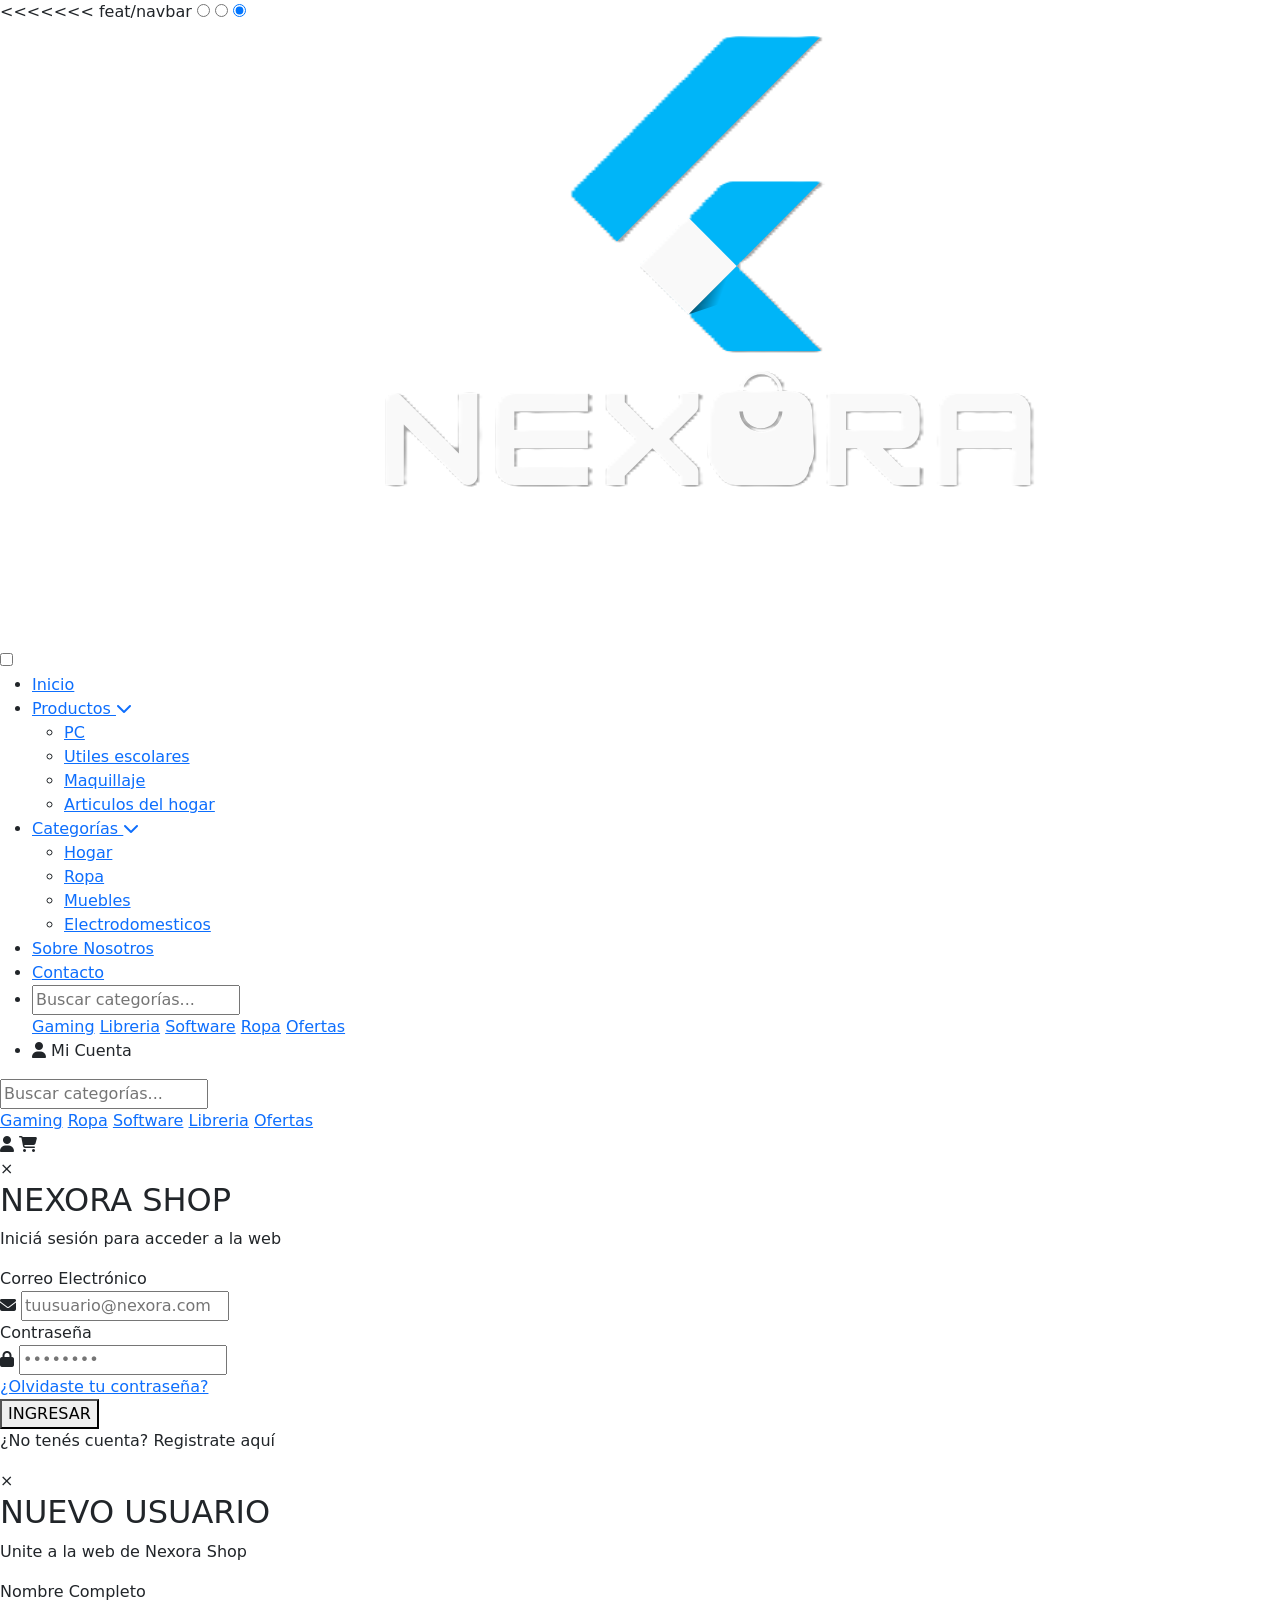
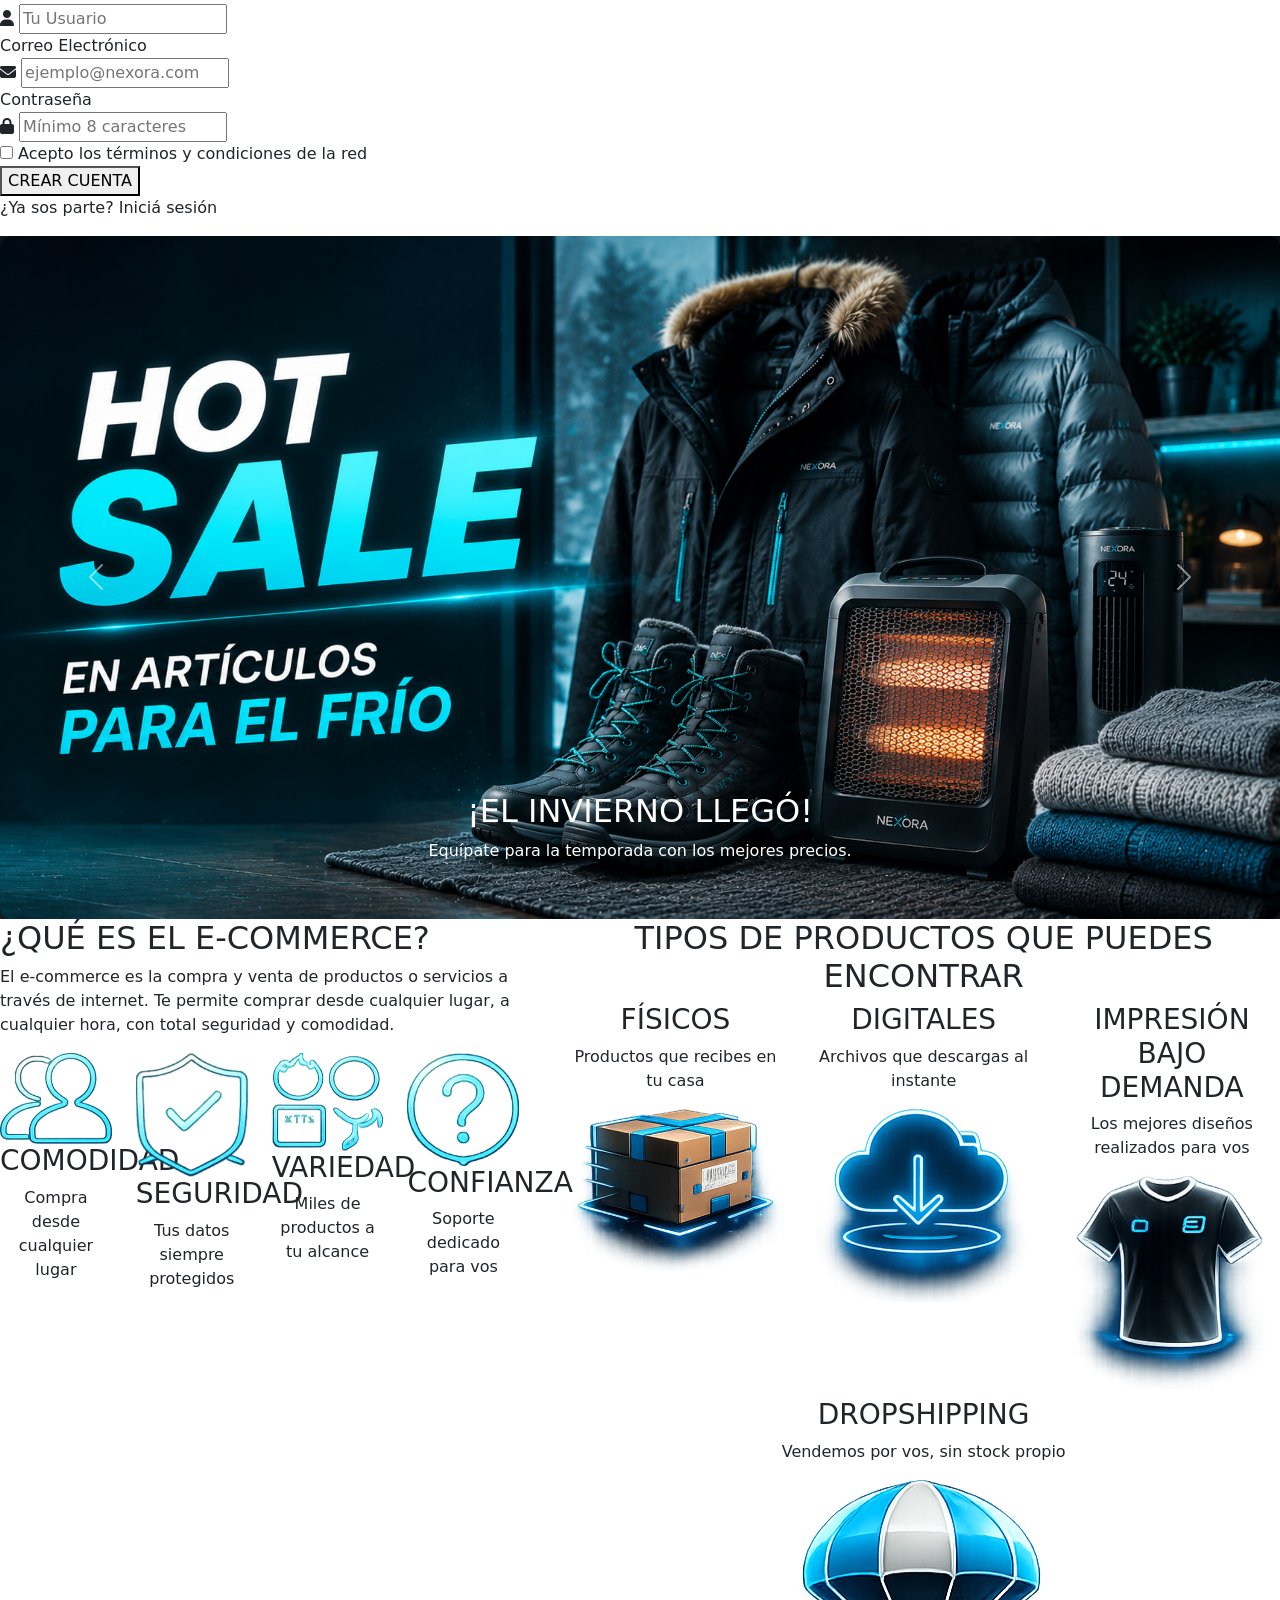
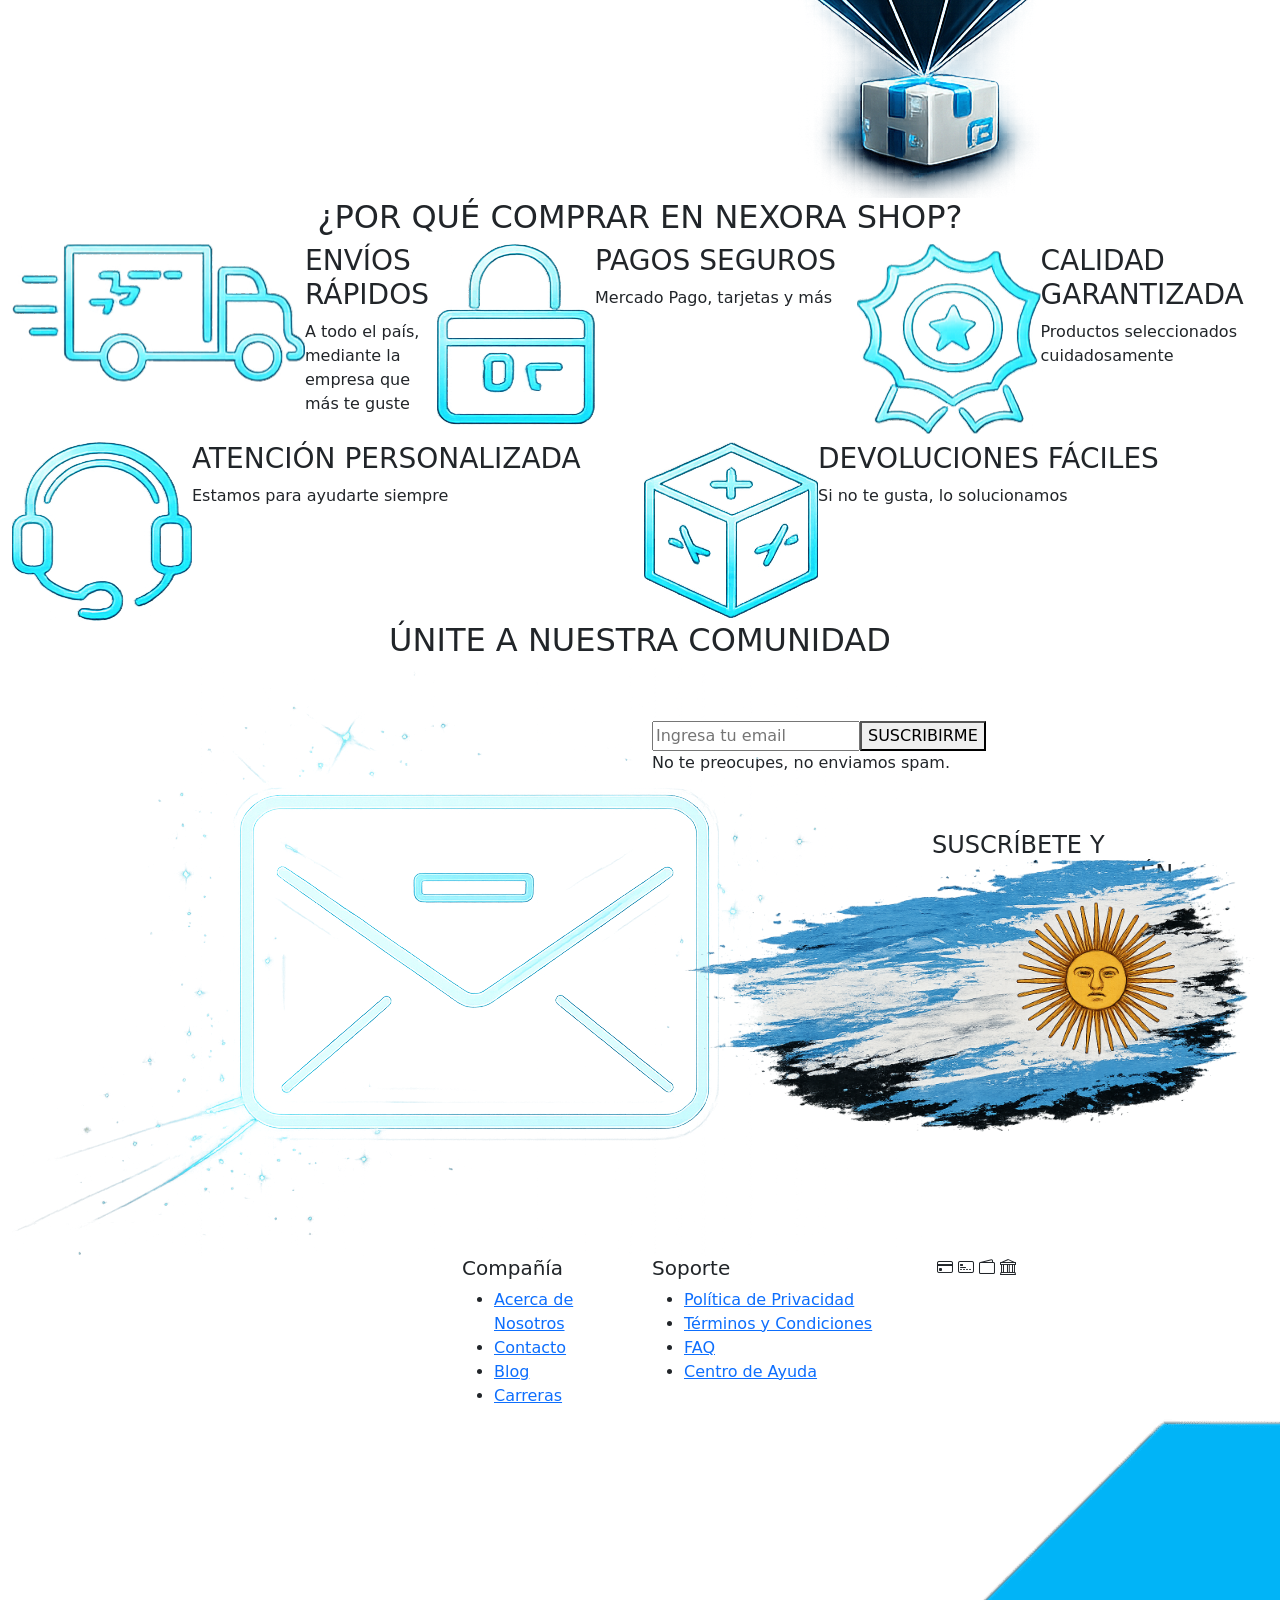
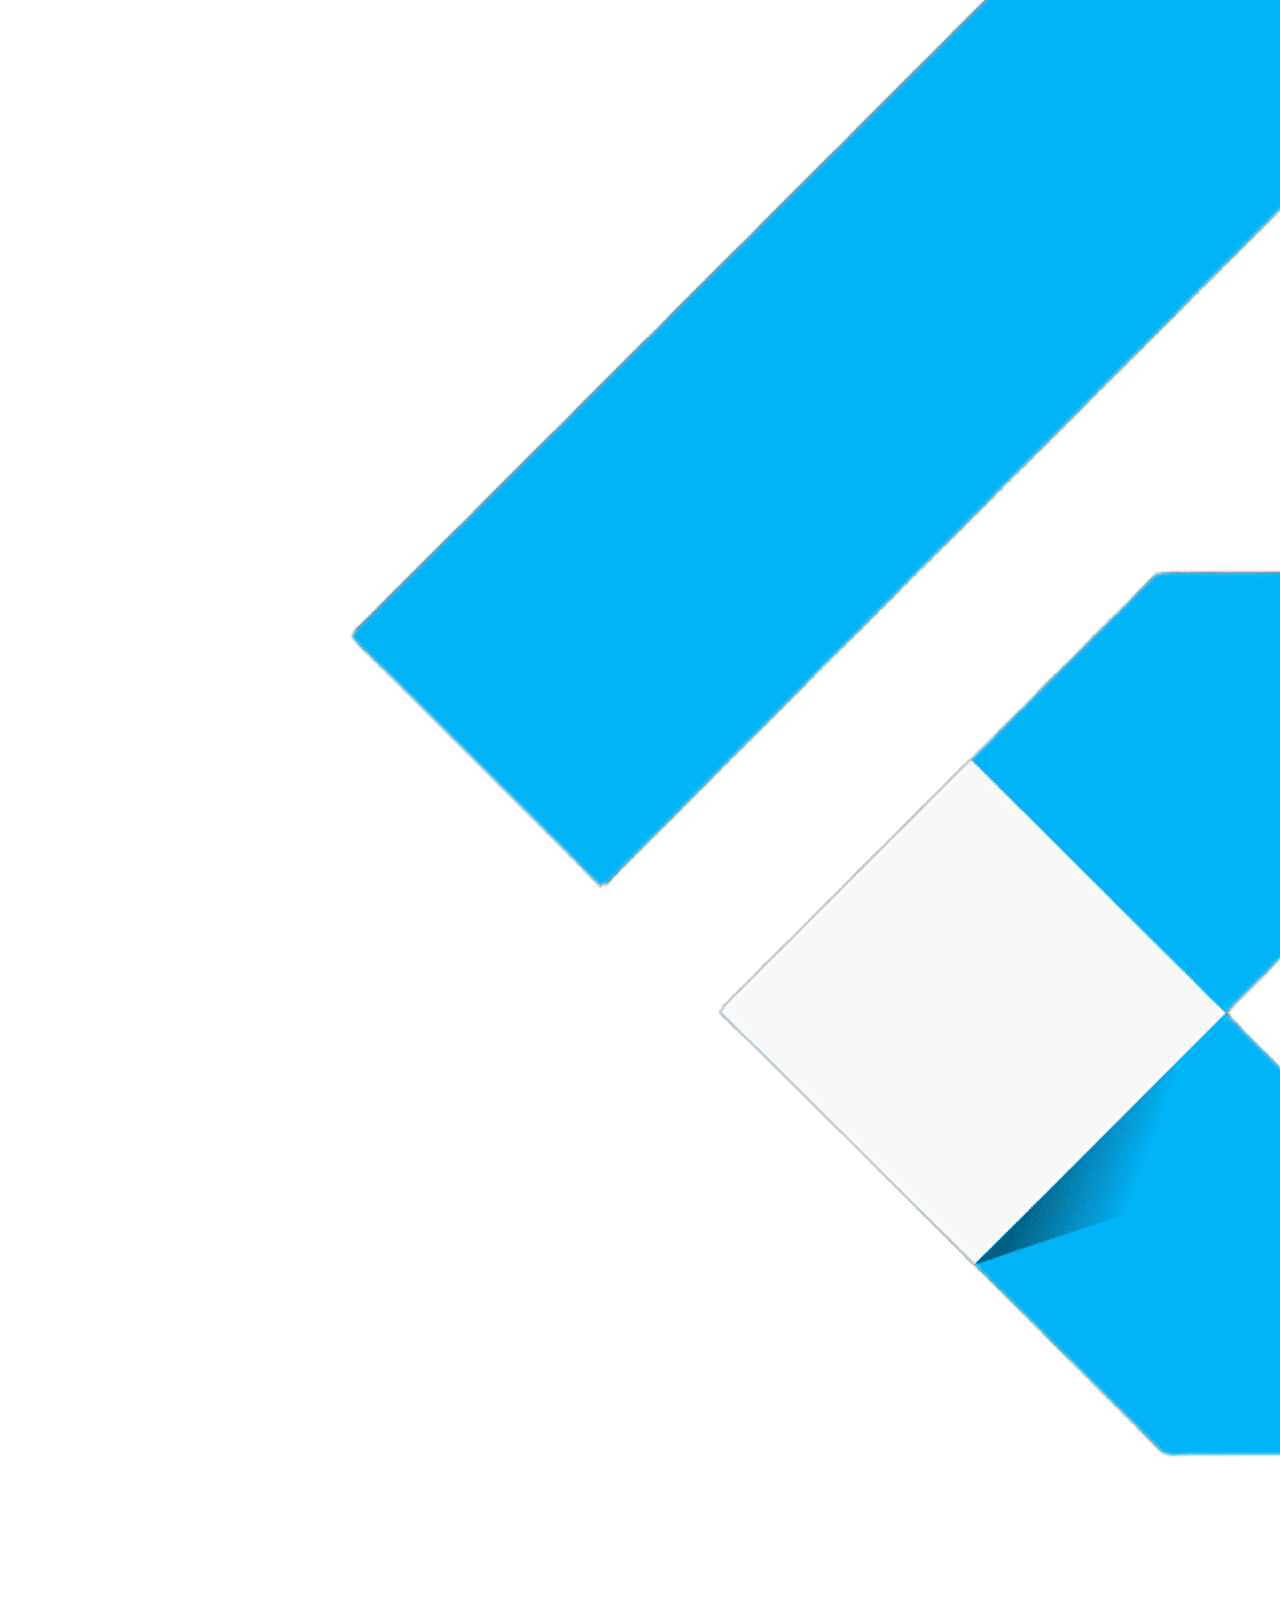
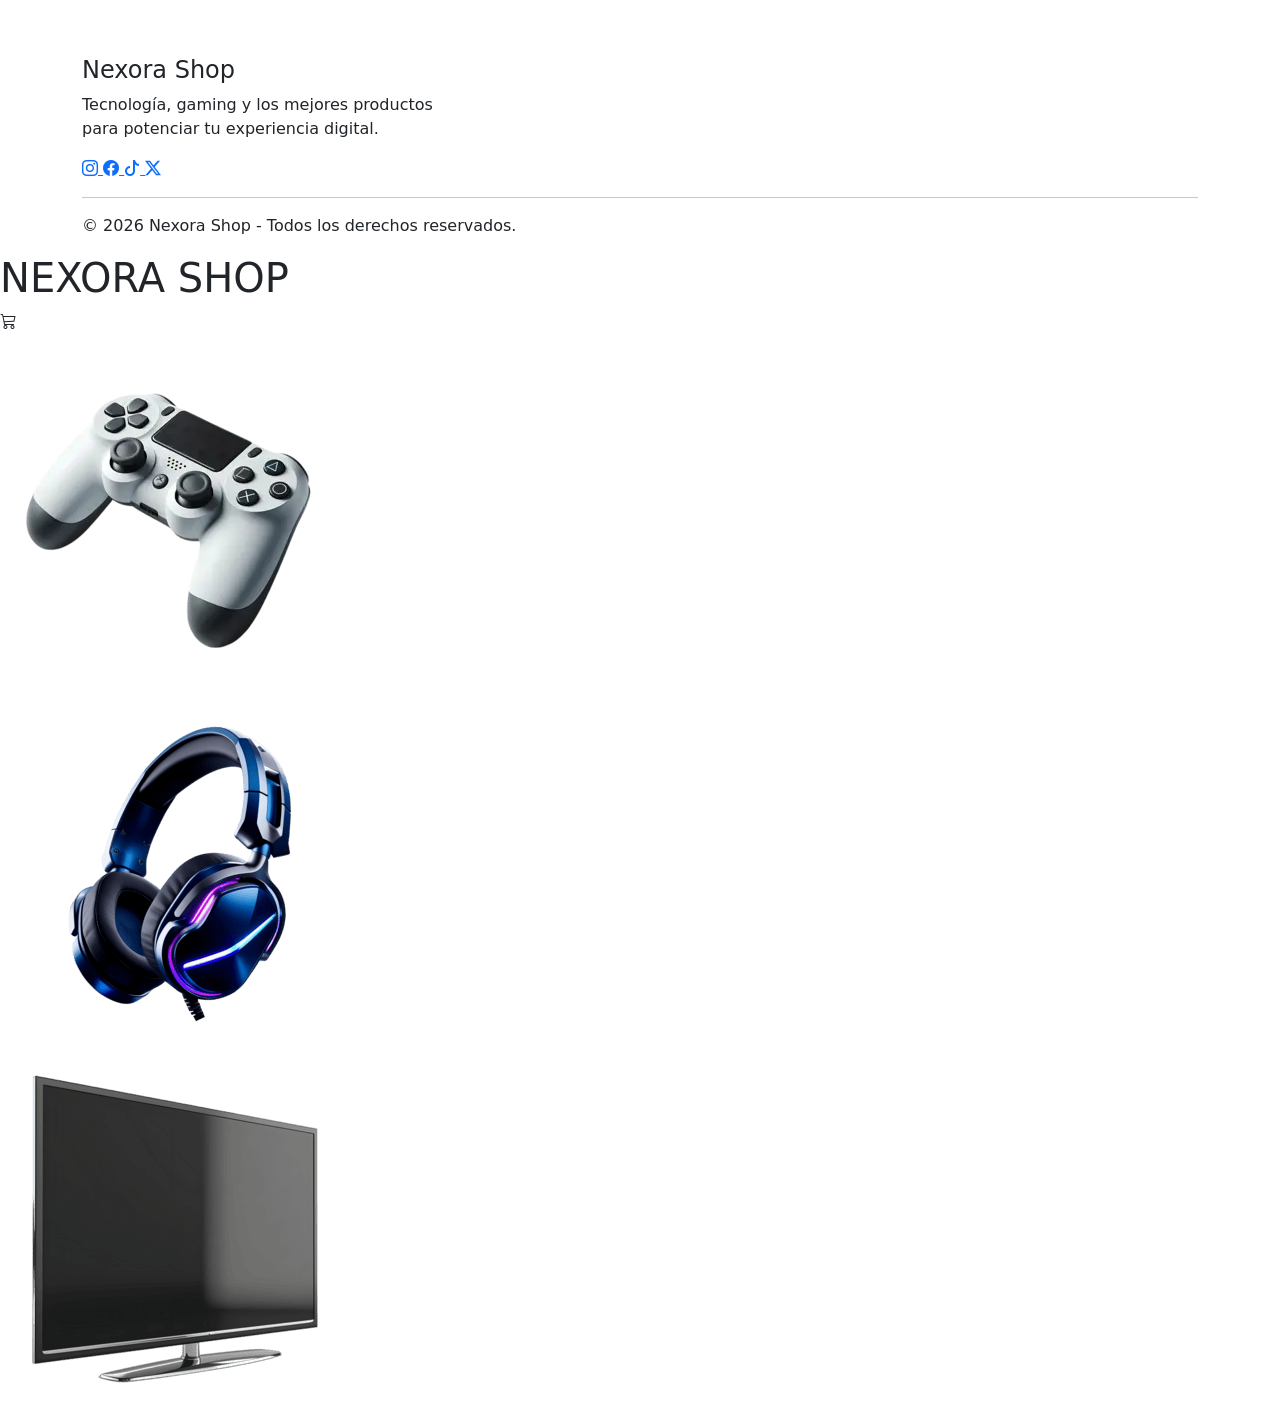
==== commit 8973830a: "Merge branch 'main' into feat/navbar" ====
--- a/index.html
+++ b/index.html
@@ -7,10 +7,16 @@
     <meta name="keywords" content="e-commerces - web - gaming - products" />
     <meta name="author" content="Ledesma Clarisa" />
     <link rel="shortcut icon" href="assets/logotipo.png" type="image/x-icon" />
+    <<<<<<< feat/navbar
+    <title>Nexora Shop</title>
+    <link rel="preconnect" href="https://fonts.googleapis.com" />
+    <link rel="preconnect" href="https://fonts.gstatic.com" crossorigin />
+    <link rel="preconnect" href="https://fonts.googleapis.com" />
+    <link rel="preconnect" href="https://fonts.gstatic.com" crossorigin />
     <link rel="preconnect" href="https://fonts.googleapis.com" />
     <link rel="preconnect" href="https://fonts.gstatic.com" crossorigin />
     <link
-      href="https://fonts.googleapis.com/css2?family=Bungee&family=Orbitron:wght@400;500;600;700;800;900&family=Rethink+Sans:ital,wght@0,400..800;1,400..800&family=Rubik+Glitch&family=Rubik+Mono+One&family=Special+Gothic+Expanded+One&display=swap"
+      href="https://fonts.googleapis.com/css2?family=Bungee&family=Rethink+Sans:ital,wght@0,400..800;1,400..800&family=Rubik+Glitch&family=Rubik+Mono+One&family=Saira+Stencil:ital,wght@0,100..900;1,100..900&family=Special+Gothic+Expanded+One&display=swap"
       rel="stylesheet"
     />
     <link
@@ -21,12 +27,266 @@
     />
     <link
       rel="stylesheet"
+      href="https://cdnjs.cloudflare.com/ajax/libs/font-awesome/6.5.0/css/all.min.css"
+    />
+    <link
+      href="https://fonts.googleapis.com/css2?family=Bungee&family=Orbitron:wght@400;500;600;700;800;900&family=Rethink+Sans:ital,wght@0,400..800;1,400..800&family=Rubik+Glitch&family=Rubik+Mono+One&family=Special+Gothic+Expanded+One&display=swap"
+      rel="stylesheet"
+    />
+    <link
+      href="https://cdn.jsdelivr.net/npm/bootstrap@5.3.8/dist/css/bootstrap.min.css"
+      rel="stylesheet"
+      integrity="sha384-sRIl4kxILFvY47J16cr9ZwB07vP4J8+LH7qKQnuqkuIAvNWLzeN8tE5YBujZqJLB"
+      crossorigin="anonymous"
+    />
+    <link
+      rel="stylesheet"
       href="https://cdn.jsdelivr.net/npm/bootstrap-icons@1.13.1/font/bootstrap-icons.min.css"
     />
-    <link rel="stylesheet" href="./styles.css" />
-    <title>Nexora Shop</title>
   </head>
+
   <body>
+    <input
+      type="radio"
+      id="nexora-modal-toggle"
+      name="nexora-modal-group"
+      class="nexora-chk-modal"
+    />
+
+    <input
+      type="radio"
+      id="nexora-register-toggle"
+      name="nexora-modal-group"
+      class="nexora-chk-modal"
+    />
+
+    <input
+      type="radio"
+      id="nexora-modal-close-trigger"
+      name="nexora-modal-group"
+      class="nexora-chk-modal"
+      checked
+    />
+
+    <nav class="nexora-nav-main">
+      <div class="nexora-branding">
+        <a href="index.html">
+          <img src="./assets/navlogo.png" alt="Nexora Logo" />
+        </a>
+      </div>
+      <input type="checkbox" id="nexora-menu-toggle" class="nexora-chk-menu" />
+      <ul class="nexora-menu-list">
+        <li><a href="index.html">Inicio</a></li>
+        <li class="nexora-has-drop">
+          <a href="#" class="nexora-drop-btn"
+            >Productos <i class="fa-solid fa-chevron-down nexora-arrow"></i
+          ></a>
+          <ul class="nexora-sub-panel">
+            <li><a href="./404.html">PC</a></li>
+            <li><a href=".">Utiles escolares</a></li>
+            <li><a href=".">Maquillaje</a></li>
+            <li><a href=".">Articulos del hogar</a></li>
+          </ul>
+        </li>
+        <li class="nexora-has-drop">
+          <a href="#" class="nexora-drop-btn"
+            >Categorías <i class="fa-solid fa-chevron-down nexora-arrow"></i
+          ></a>
+          <ul class="nexora-sub-panel">
+            <li><a href=".">Hogar</a></li>
+            <li><a href=".">Ropa</a></li>
+            <li><a href=".">Muebles</a></li>
+            <li><a href=".">Electrodomesticos</a></li>
+          </ul>
+        </li>
+        <li><a href="./sobre-nosotros.html">Sobre Nosotros</a></li>
+        <li><a href=".">Contacto</a></li>
+        <li class="nexora-mobile-search-item">
+          <div class="nexora-inner-search">
+            <input
+              type="text"
+              class="nexora-input-mobile"
+              placeholder="Buscar categorías..."
+            />
+            <div class="nexora-search-results-mobile">
+              <a href=".">Gaming</a>
+              <a href=".">Libreria</a>
+              <a href=".">Software</a>
+              <a href=".">Ropa</a>
+              <a href=".">Ofertas</a>
+            </div>
+          </div>
+        </li>
+        <li class="nexora-mobile-item">
+          <label for="nexora-modal-toggle" class="nexora-mobile-user-lbl">
+            <i class="fa-solid fa-user"></i> Mi Cuenta
+          </label>
+        </li>
+      </ul>
+      <div class="nexora-search-container">
+        <input
+          id="nexoraSearchInput"
+          type="text"
+          placeholder="Buscar categorías..."
+        />
+        <div id="nexoraDropdown" class="nexora-search-results">
+          <a href=".">Gaming</a>
+          <a href="./404.html">Ropa</a>
+          <a href=".">Software</a>
+          <a href=".">Libreria</a>
+          <a href="./404.html">Ofertas</a>
+        </div>
+      </div>
+      <div class="nexora-actions-group">
+        <label
+          for="nexora-modal-toggle"
+          class="nexora-label-trigger nexora-hide-on-mobile"
+        >
+          <i class="fa-solid fa-user nexora-ui-icon"></i>
+        </label>
+        <i
+          class="fa-solid fa-cart-shopping nexora-ui-icon nexora-cart-fixed"
+          onclick="location.href = './404.html'"
+        ></i>
+        <label for="nexora-menu-toggle" class="nexora-burger-trigger">
+          <span class="nexora-burger-line"></span>
+          <span class="nexora-burger-line"></span>
+          <span class="nexora-burger-line"></span>
+        </label>
+      </div>
+    </nav>
+
+    <div class="nexora-modal-bg nexora-login-modal">
+      <div class="nexora-modal-box">
+        <label for="nexora-modal-close-trigger" class="nexora-modal-close">
+          &times;
+        </label>
+
+        <div class="nexora-modal-top">
+          <h2>NEXORA <span>SHOP</span></h2>
+          <p>Iniciá sesión para acceder a la web</p>
+        </div>
+
+        <form class="nexora-modal-inputs" action="index.html" method="GET">
+          <div class="nexora-form-row">
+            <label for="loginEmail">Correo Electrónico</label>
+            <div class="nexora-field-wrapper">
+              <i class="fa-solid fa-envelope"></i>
+              <input
+                type="email"
+                id="loginEmail"
+                placeholder="tuusuario@nexora.com"
+                required
+              />
+            </div>
+          </div>
+          <div class="nexora-form-row">
+            <label for="loginPassword">Contraseña</label>
+            <div class="nexora-field-wrapper">
+              <i class="fa-solid fa-lock"></i>
+              <input
+                type="password"
+                id="loginPassword"
+                placeholder="••••••••"
+                minlength="8"
+                maxlength="15"
+                pattern="^(?=.*[a-zA-Z])(?=.*\d)(?=.*[!@#$%^&*(),.?&quot;':{}|<>]).{8,15}$"
+                title="La contraseña debe tener entre 8 y 15 caracteres, e incluir letras (a-z, A-Z), al menos un número y al menos un carácter especial."
+                required
+              />
+            </div>
+          </div>
+          <div class="nexora-form-meta">
+            <a href="./recuperar.html" class="nexora-link-recovery"
+              >¿Olvidaste tu contraseña?</a
+            >
+          </div>
+
+          <button type="submit" class="nexora-btn-submit">INGRESAR</button>
+        </form>
+        <div class="nexora-modal-bottom">
+          <p>
+            ¿No tenés cuenta?
+            <label for="nexora-register-toggle" class="nexora-switch-link">
+              Registrate aquí
+            </label>
+          </p>
+        </div>
+      </div>
+    </div>
+
+    <div class="nexora-modal-bg nexora-register-modal">
+      <div class="nexora-modal-box">
+        <label for="nexora-modal-close-trigger" class="nexora-modal-close">
+          &times;
+        </label>
+
+        <div class="nexora-modal-top">
+          <h2>NUEVO <span>USUARIO</span></h2>
+          <p>Unite a la web de Nexora Shop</p>
+        </div>
+
+        <form class="nexora-modal-inputs" action="index.html" method="GET">
+          <div class="nexora-form-row">
+            <label for="regName">Nombre Completo</label>
+            <div class="nexora-field-wrapper">
+              <i class="fa-solid fa-user"></i>
+              <input
+                type="text"
+                id="regName"
+                placeholder="Tu Usuario"
+                minlength="3"
+                pattern="^[a-zA-ZÀ-ÿ\s]+$"
+                title="El nombre solo debe contener letras."
+                required
+              />
+            </div>
+          </div>
+          <div class="nexora-form-row">
+            <label for="regEmail">Correo Electrónico</label>
+            <div class="nexora-field-wrapper">
+              <i class="fa-solid fa-envelope"></i>
+              <input
+                type="email"
+                id="regEmail"
+                placeholder="ejemplo@nexora.com"
+                required
+              />
+            </div>
+          </div>
+          <div class="nexora-form-row">
+            <label for="regPassword">Contraseña</label>
+            <div class="nexora-field-wrapper">
+              <i class="fa-solid fa-lock"></i>
+              <input
+                type="password"
+                id="regPassword"
+                placeholder="Mínimo 8 caracteres"
+                minlength="8"
+                required
+              />
+            </div>
+          </div>
+          <div class="nexora-form-terms">
+            <input type="checkbox" id="regTerms" required />
+            <label for="regTerms"
+              >Acepto los términos y condiciones de la red</label
+            >
+          </div>
+
+          <button type="submit" class="nexora-btn-submit">CREAR CUENTA</button>
+        </form>
+        <div class="nexora-modal-bottom">
+          <p>
+            ¿Ya sos parte?
+            <label for="nexora-modal-toggle" class="nexora-switch-link"
+              >Iniciá sesión</label
+            >
+          </p>
+        </div>
+      </div>
+    </div>
+
     <section class="hero-carousel">
       <div
         id="heroCarousel"
@@ -70,7 +330,11 @@
             </div>
           </div>
           <div class="carousel-item">
-            <img src="./assets/nexorapayment.png" class="d-block w-100" alt="Nexora Pago" />
+            <img
+              src="./assets/nexorapayment.png"
+              class="d-block w-100"
+              alt="Nexora Pago"
+            />
             <div class="carousel-caption">
               <h2>NUEVA TARJETA</h2>
               <p>La forma más rápida y segura de financiar tus compras.</p>
@@ -96,7 +360,7 @@
         </button>
       </div>
     </section>
-  
+
     <main>
       <!-- //SECTION-ECOMMERCE -->
       <section class="ecommerce">
@@ -324,7 +588,9 @@
                 ÚNITE A NUESTRA COMUNIDAD
               </h2>
               <div class="row container-promotion d-flex align-items-center">
-                <article class="col-lg-6 col-md-6 col-sm-12 col-12 d-flex align-items-center left">
+                <article
+                  class="col-lg-6 col-md-6 col-sm-12 col-12 d-flex align-items-center left"
+                >
                   <div>
                     <img src="./assets/Imagen-promocion.png" alt="" />
                   </div>
@@ -377,73 +643,84 @@
 
     <!-- //FOOTER -->
     <footer class="footer-nexora">
-  <div class="container">
-    <div class="row text-center text-lg-start">
-
-      <!-- Logo -->
-      <div class="col-12 col-md-12 col-lg-4 mb-4 mb-lg-0">
-        <img src="assets/logotipo.png" alt="Logo Nexora" class="footer-logo" />
-        <h4 class="footer-brand-name">Nexora Shop</h4>
-        <p class="footer-description">
-          Tecnología, gaming y los mejores productos para potenciar tu experiencia digital.
-        </p>
-        <div class="footer-social">
-          <a href="https://www.instagram.com/rollingcodeschool/" target="_blank" rel="noopener noreferrer">
-            <i class="bi bi-instagram"></i>
-          </a>
-          <a href="https://www.facebook.com/RollingCodeSchool/?locale=es_LA" target="_blank" rel="noopener noreferrer">
-            <i class="bi bi-facebook"></i>
-          </a>
-          <a href="#" target="_blank" rel="noopener noreferrer">
-            <i class="bi bi-tiktok"></i>
-          </a>
-          <a href="#" target="_blank" rel="noopener noreferrer">
-            <i class="bi bi-twitter-x"></i>
-          </a>
+      <div class="container">
+        <div class="row text-center text-lg-start">
+          <!-- Logo -->
+          <div class="col-12 col-md-12 col-lg-4 mb-4 mb-lg-0">
+            <img
+              src="assets/logotipo.png"
+              alt="Logo Nexora"
+              class="footer-logo"
+            />
+            <h4 class="footer-brand-name">Nexora Shop</h4>
+            <p class="footer-description">
+              Tecnología, gaming y los mejores productos para potenciar tu
+              experiencia digital.
+            </p>
+            <div class="footer-social">
+              <a
+                href="https://www.instagram.com/rollingcodeschool/"
+                target="_blank"
+                rel="noopener noreferrer"
+              >
+                <i class="bi bi-instagram"></i>
+              </a>
+              <a
+                href="https://www.facebook.com/RollingCodeSchool/?locale=es_LA"
+                target="_blank"
+                rel="noopener noreferrer"
+              >
+                <i class="bi bi-facebook"></i>
+              </a>
+              <a href="#" target="_blank" rel="noopener noreferrer">
+                <i class="bi bi-tiktok"></i>
+              </a>
+              <a href="#" target="_blank" rel="noopener noreferrer">
+                <i class="bi bi-twitter-x"></i>
+              </a>
+            </div>
+          </div>
+
+          <!-- Compañía -->
+          <div class="col-12 col-md-4 col-lg-2 mb-4 mb-lg-0 footer-column">
+            <h5 class="footer-title">Compañía</h5>
+            <ul class="footer-links">
+              <li><a href="#">Acerca de Nosotros</a></li>
+              <li><a href="#">Contacto</a></li>
+              <li><a href="#">Blog</a></li>
+              <li><a href="#">Carreras</a></li>
+            </ul>
+          </div>
+
+          <!-- Soporte -->
+          <div class="col-12 col-md-4 col-lg-3 mb-4 mb-lg-0 footer-column">
+            <h5 class="footer-title">Soporte</h5>
+            <ul class="footer-links">
+              <li><a href="#">Política de Privacidad</a></li>
+              <li><a href="#">Términos y Condiciones</a></li>
+              <li><a href="#">FAQ</a></li>
+              <li><a href="#">Centro de Ayuda</a></li>
+            </ul>
+          </div>
+
+          <!-- Métodos de Pago -->
+          <div class="col-12 col-md-4 col-lg-3 mb-4 mb-lg-0 footer-column">
+            <div class="footer-payments">
+              <i class="bi bi-credit-card"></i>
+              <i class="bi bi-credit-card-2-front"></i>
+              <i class="bi bi-wallet2"></i>
+              <i class="bi bi-bank"></i>
+            </div>
+          </div>
+        </div>
+
+        <hr class="footer-divider" />
+
+        <div class="footer-bottom">
+          <p>© 2026 Nexora Shop - Todos los derechos reservados.</p>
         </div>
       </div>
-
-      <!-- Compañía -->
-      <div class="col-12 col-md-4 col-lg-2 mb-4 mb-lg-0 footer-column">
-        <h5 class="footer-title">Compañía</h5>
-        <ul class="footer-links">
-          <li><a href="#">Acerca de Nosotros</a></li>
-          <li><a href="#">Contacto</a></li>
-          <li><a href="#">Blog</a></li>
-          <li><a href="#">Carreras</a></li>
-        </ul>
-      </div>
-
-      <!-- Soporte -->
-      <div class="col-12 col-md-4 col-lg-3 mb-4 mb-lg-0 footer-column">
-        <h5 class="footer-title">Soporte</h5>
-        <ul class="footer-links">
-          <li><a href="#">Política de Privacidad</a></li>
-          <li><a href="#">Términos y Condiciones</a></li>
-          <li><a href="#">FAQ</a></li>
-          <li><a href="#">Centro de Ayuda</a></li>
-        </ul>
-      </div>
-
-      <!-- Métodos de Pago -->
-      <div class="col-12 col-md-4 col-lg-3 mb-4 mb-lg-0 footer-column">
-        <div class="footer-payments">
-          <i class="bi bi-credit-card"></i>
-          <i class="bi bi-credit-card-2-front"></i>
-          <i class="bi bi-wallet2"></i>
-          <i class="bi bi-bank"></i>
-        </div>
-      </div>
-
-    </div>
-
-    <hr class="footer-divider" />
-
-    <div class="footer-bottom">
-      <p>© 2026 Nexora Shop - Todos los derechos reservados.</p>
-    </div>
-  </div>
-</footer>
+    </footer>
 
     <div class="intro">
       <div class="animation">
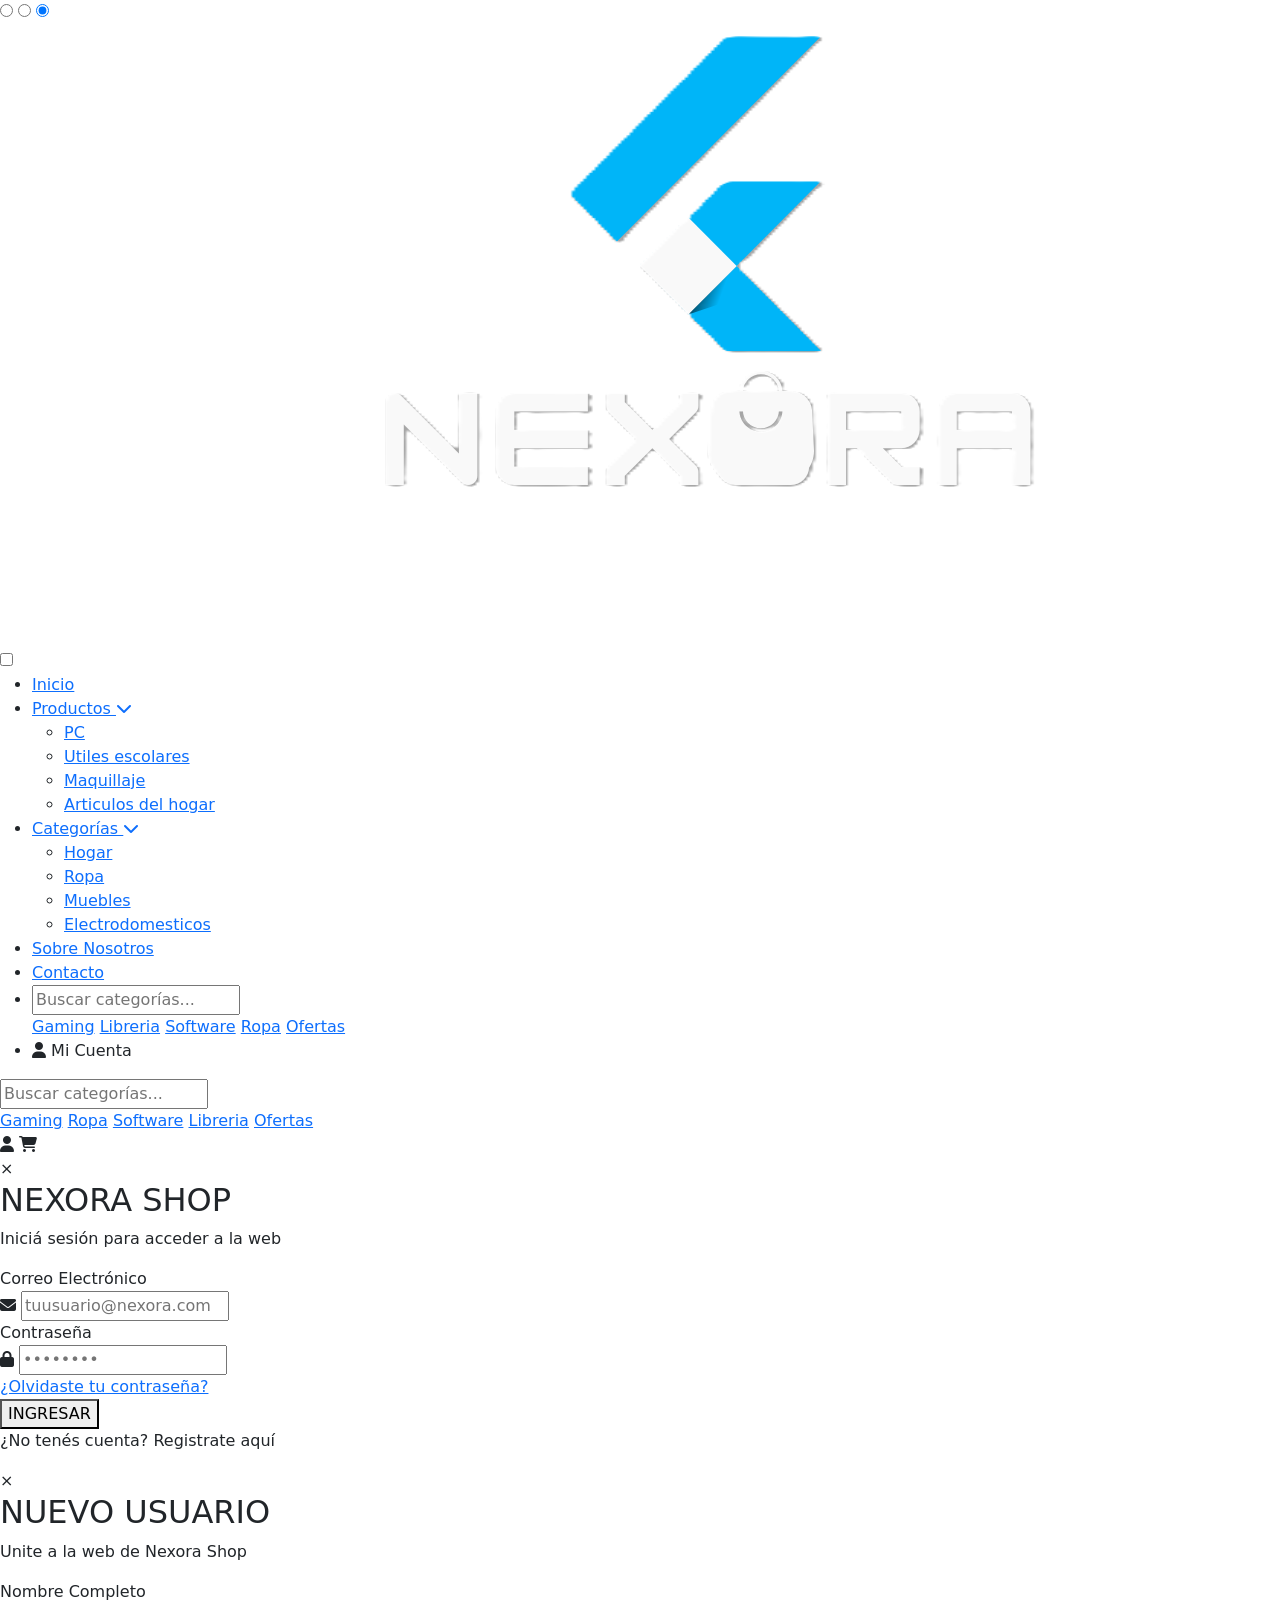
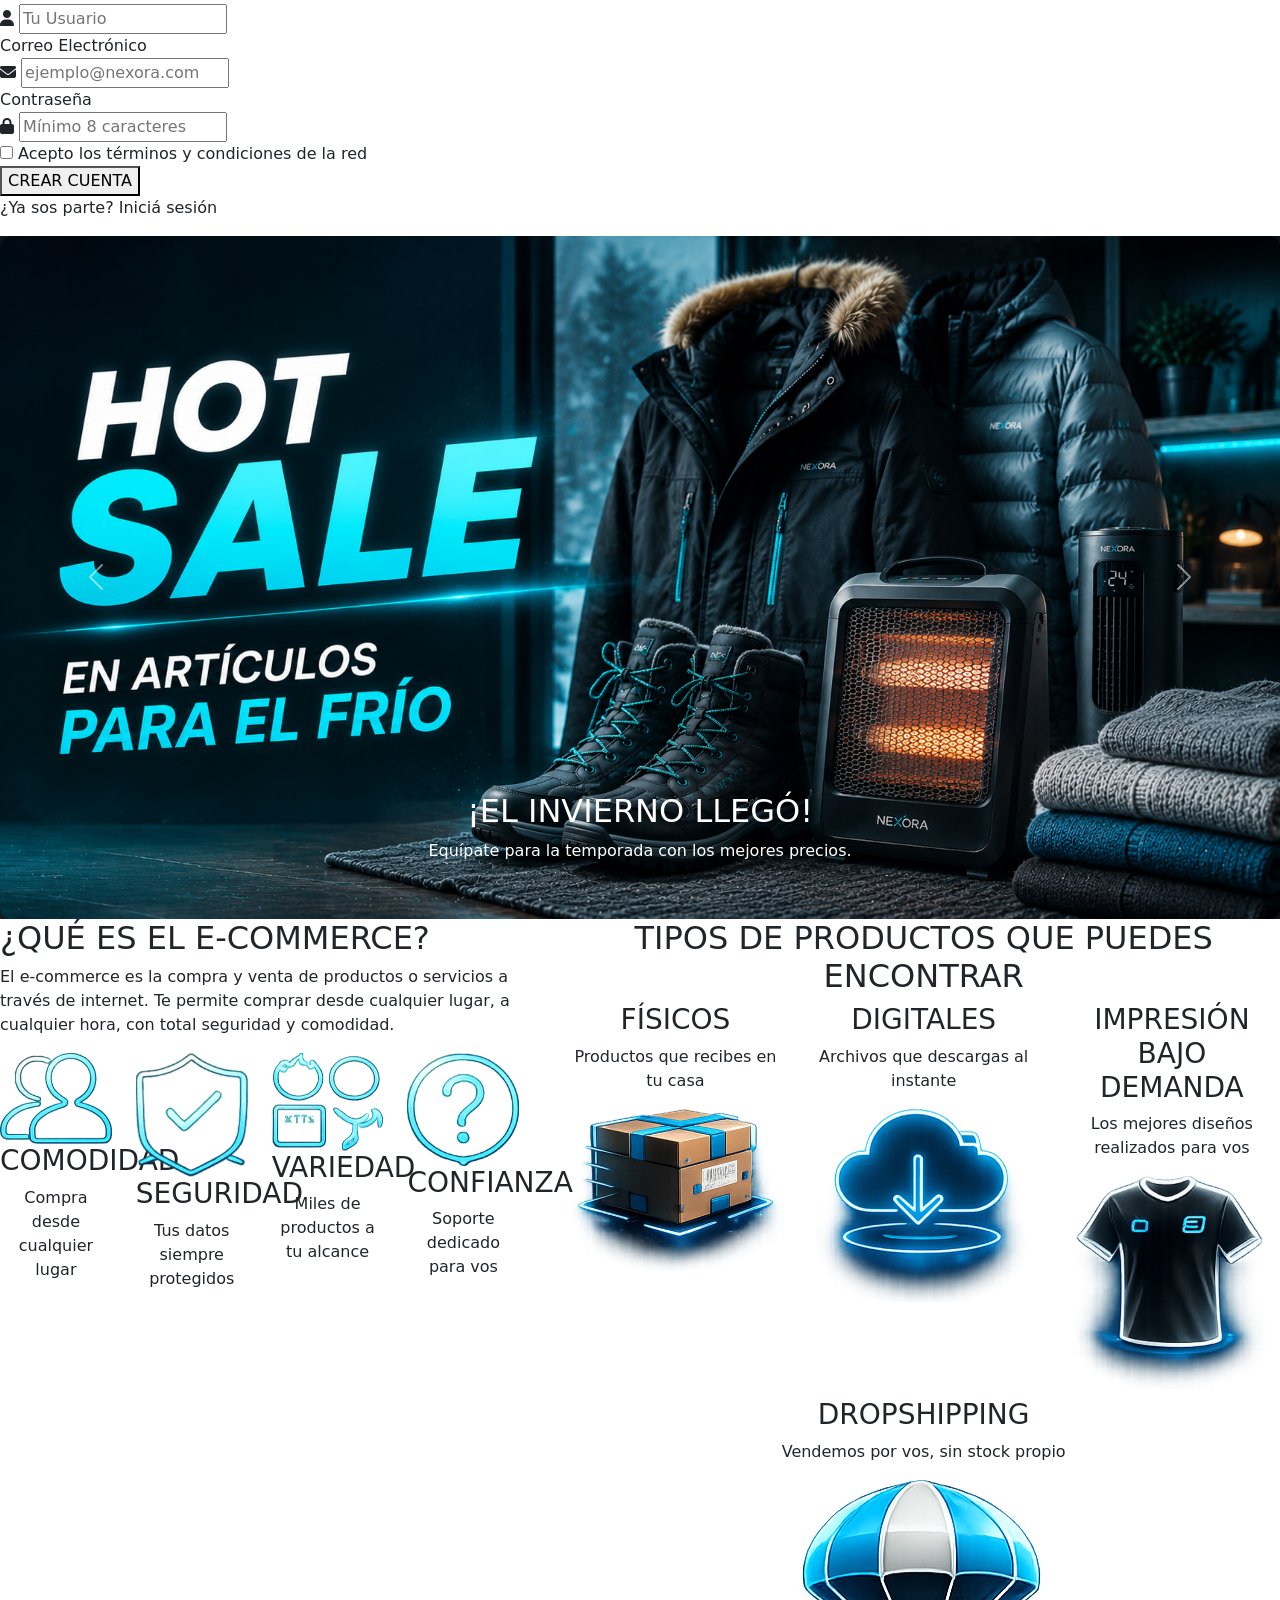
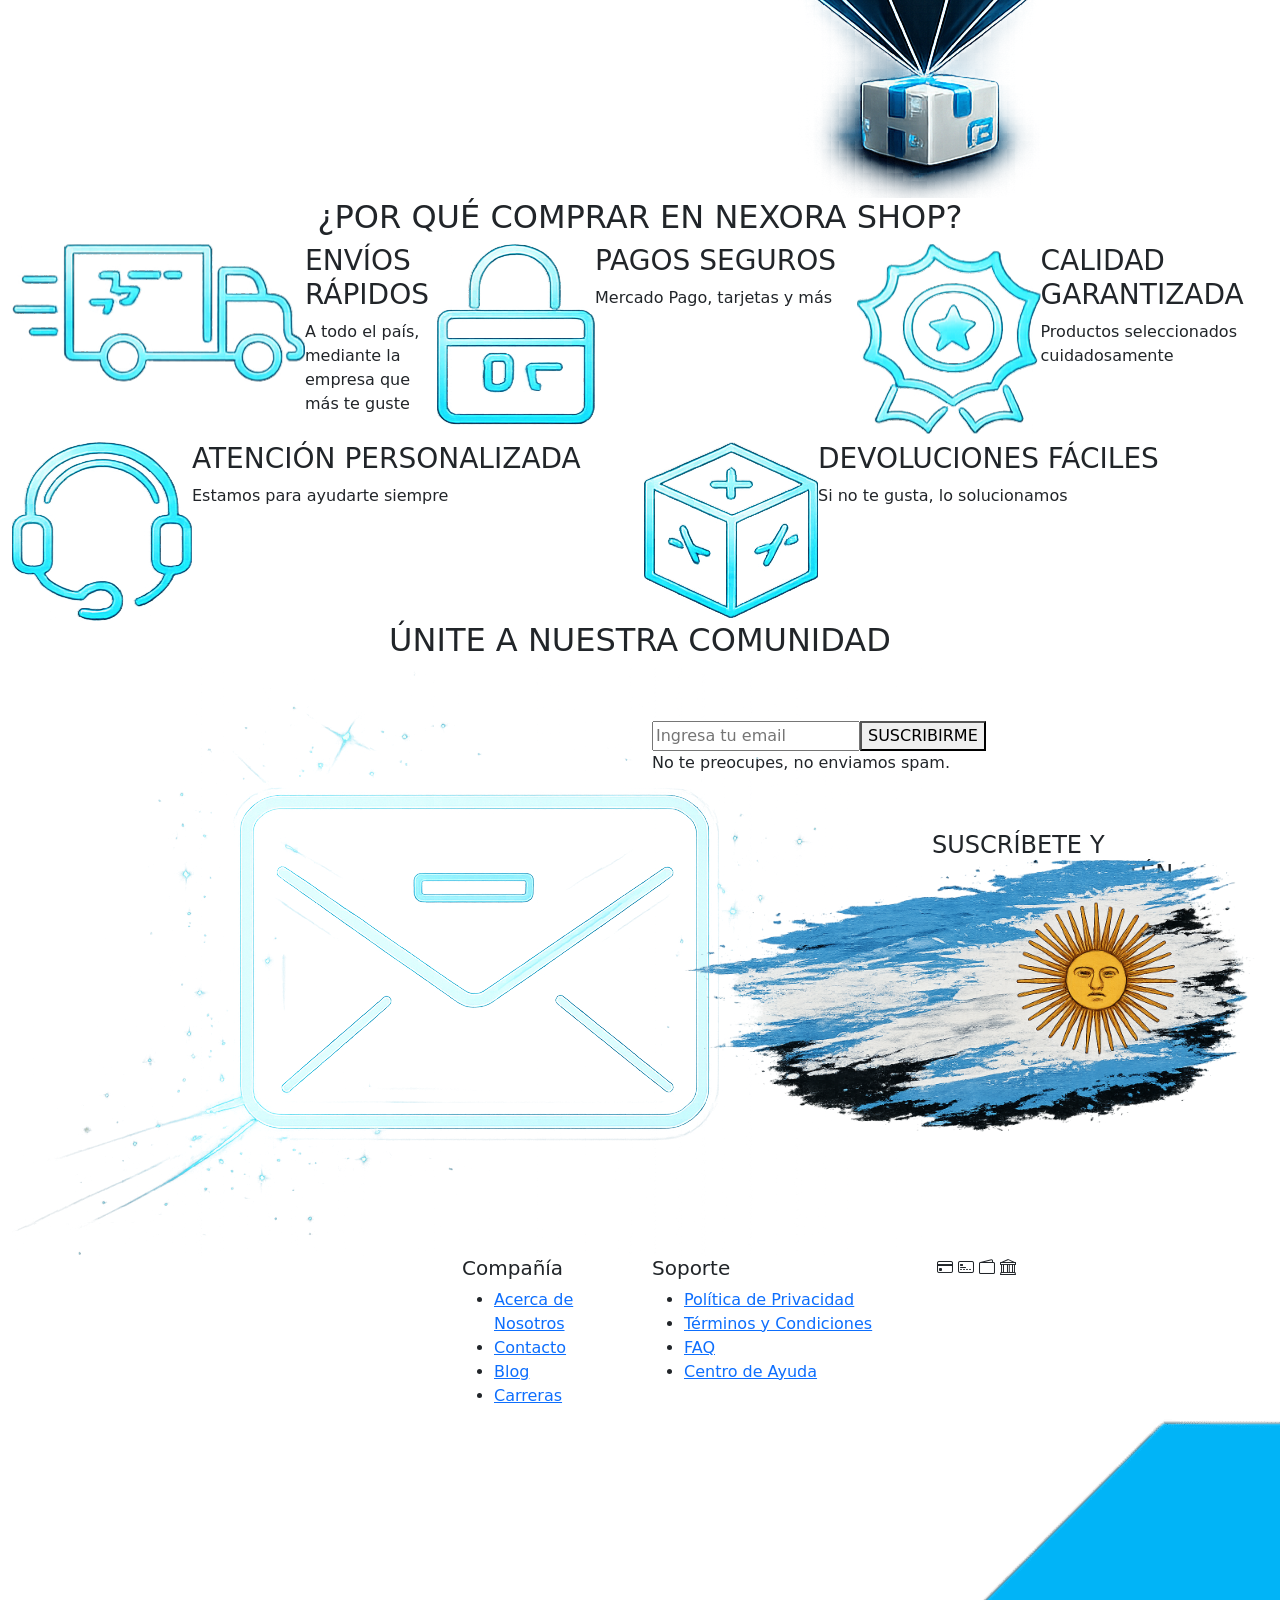
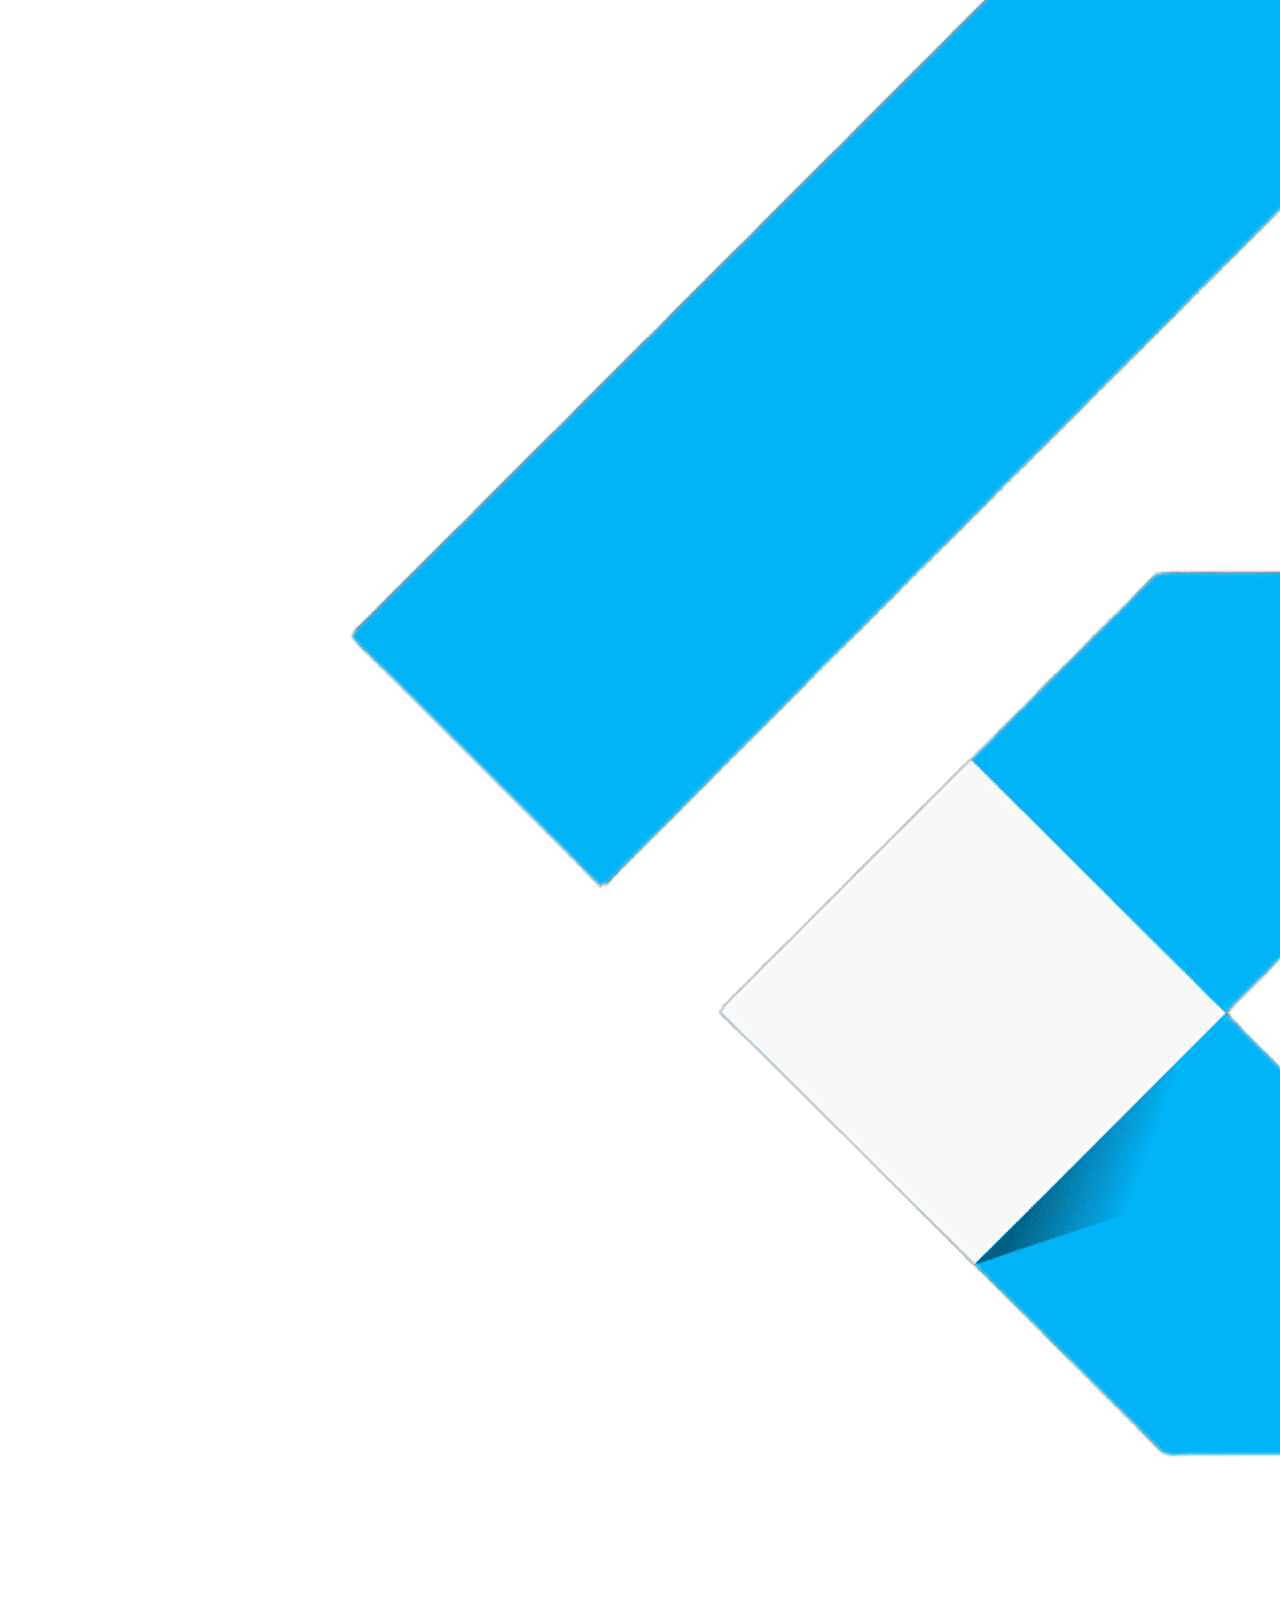
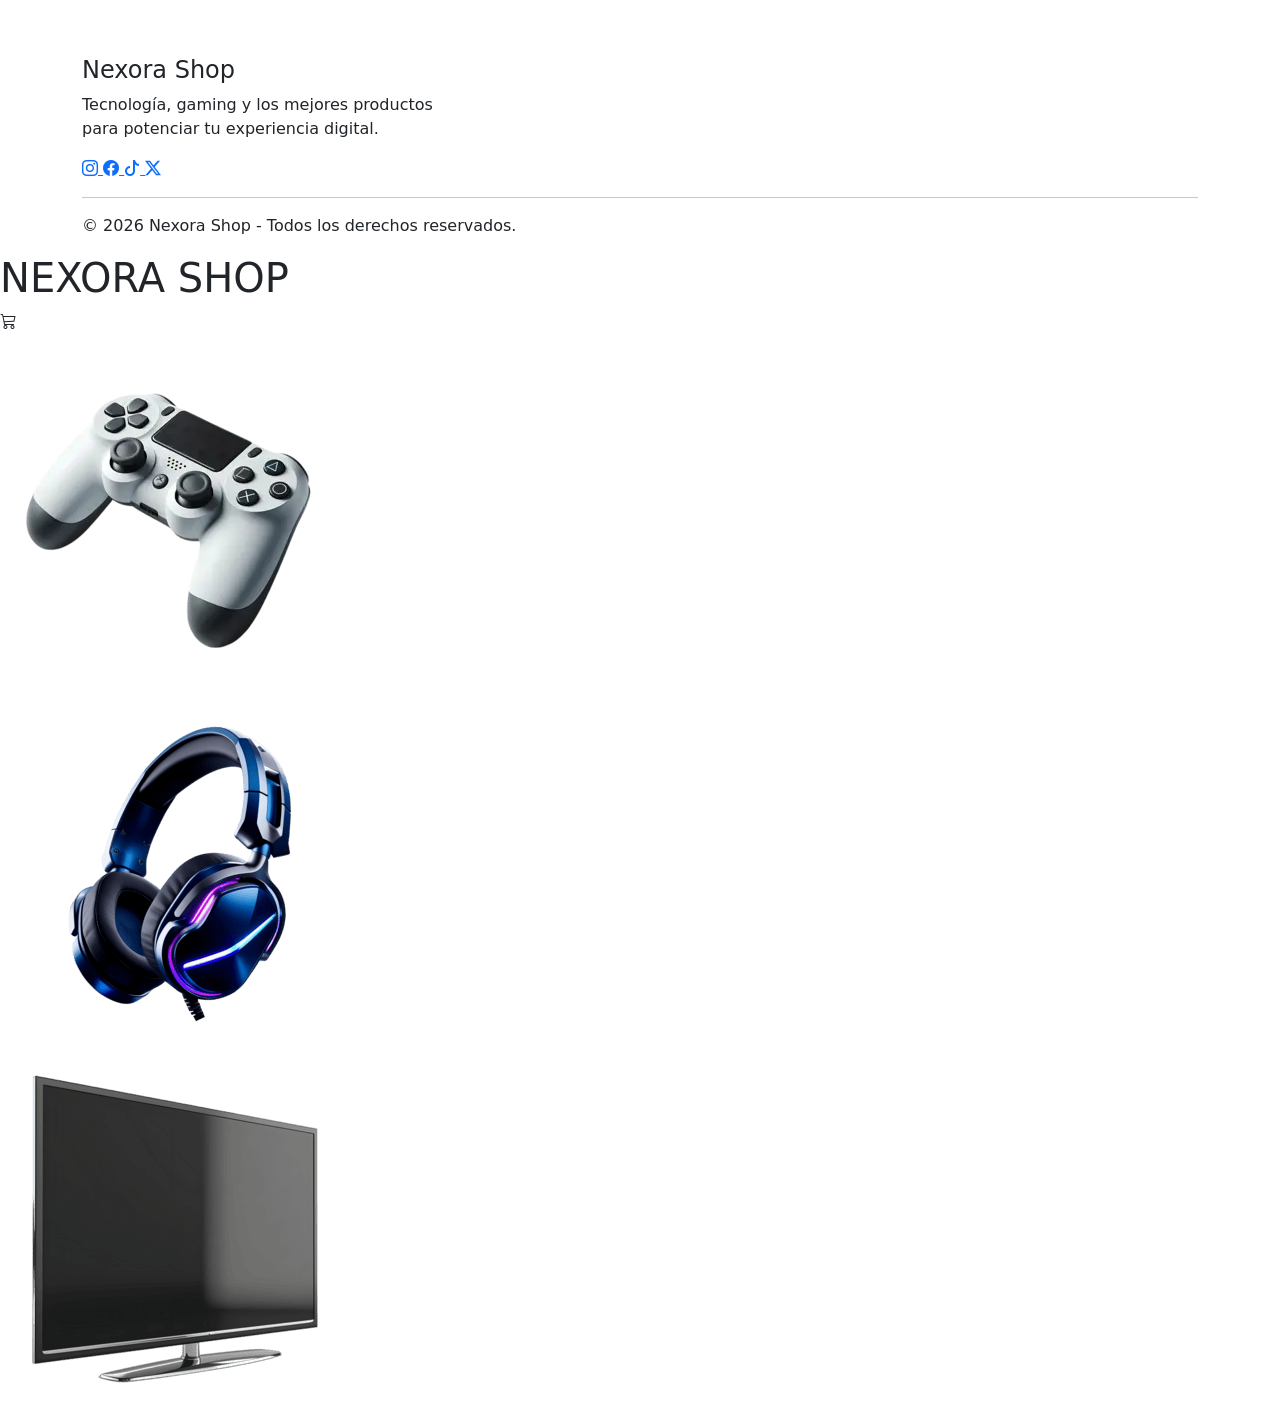
==== commit f2fa5665: "Remove merge conflict markers from index.html" ====
--- a/index.html
+++ b/index.html
@@ -7,7 +7,6 @@
     <meta name="keywords" content="e-commerces - web - gaming - products" />
     <meta name="author" content="Ledesma Clarisa" />
     <link rel="shortcut icon" href="assets/logotipo.png" type="image/x-icon" />
-    <<<<<<< feat/navbar
     <title>Nexora Shop</title>
     <link rel="preconnect" href="https://fonts.googleapis.com" />
     <link rel="preconnect" href="https://fonts.gstatic.com" crossorigin />
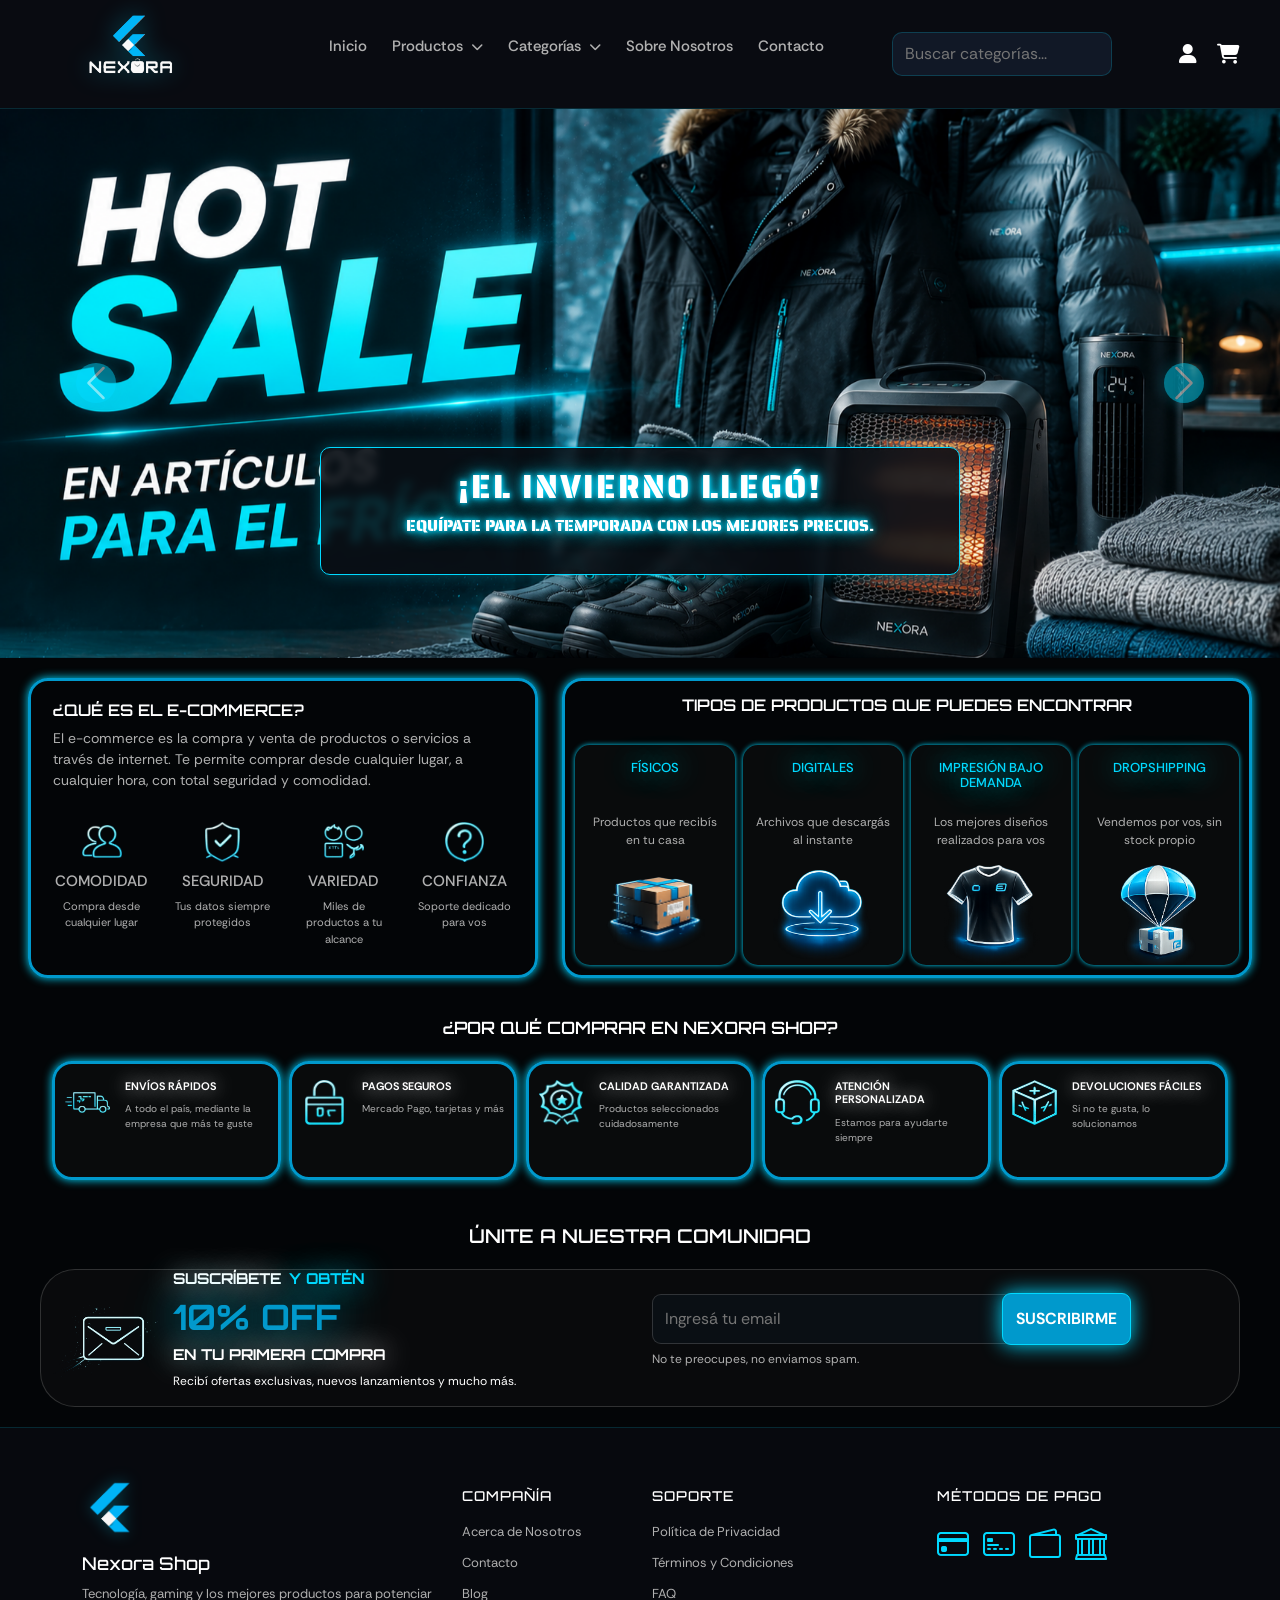
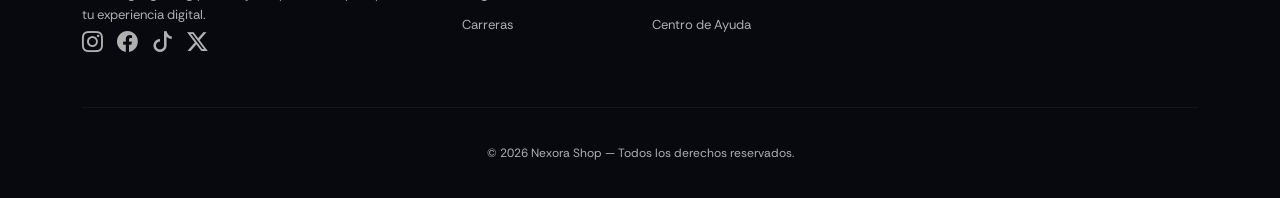
==== commit bf09c157: "Se arreglan estilos de la pagina en en index" ====
--- a/index.html
+++ b/index.html
@@ -8,57 +8,54 @@
     <meta name="author" content="Ledesma Clarisa" />
     <link rel="shortcut icon" href="assets/logotipo.png" type="image/x-icon" />
     <title>Nexora Shop</title>
-    <link rel="preconnect" href="https://fonts.googleapis.com" />
-    <link rel="preconnect" href="https://fonts.gstatic.com" crossorigin />
-    <link rel="preconnect" href="https://fonts.googleapis.com" />
-    <link rel="preconnect" href="https://fonts.gstatic.com" crossorigin />
+
+    <!-- Google Fonts -->
     <link rel="preconnect" href="https://fonts.googleapis.com" />
     <link rel="preconnect" href="https://fonts.gstatic.com" crossorigin />
     <link
-      href="https://fonts.googleapis.com/css2?family=Bungee&family=Rethink+Sans:ital,wght@0,400..800;1,400..800&family=Rubik+Glitch&family=Rubik+Mono+One&family=Saira+Stencil:ital,wght@0,100..900;1,100..900&family=Special+Gothic+Expanded+One&display=swap"
+      href="https://fonts.googleapis.com/css2?family=Orbitron:wght@400;500;600;700;800;900&family=Rethink+Sans:ital,wght@0,400..800;1,400..800&family=Saira+Stencil+One&display=swap"
       rel="stylesheet"
     />
+
+    <!-- Bootstrap CSS -->
     <link
       href="https://cdn.jsdelivr.net/npm/bootstrap@5.3.8/dist/css/bootstrap.min.css"
       rel="stylesheet"
       integrity="sha384-sRIl4kxILFvY47J16cr9ZwB07vP4J8+LH7qKQnuqkuIAvNWLzeN8tE5YBujZqJLB"
       crossorigin="anonymous"
     />
+
+    <!-- Bootstrap Icons -->
+    <link
+      rel="stylesheet"
+      href="https://cdn.jsdelivr.net/npm/bootstrap-icons@1.13.1/font/bootstrap-icons.min.css"
+    />
+
+    <!-- Font Awesome -->
     <link
       rel="stylesheet"
       href="https://cdnjs.cloudflare.com/ajax/libs/font-awesome/6.5.0/css/all.min.css"
     />
-    <link
-      href="https://fonts.googleapis.com/css2?family=Bungee&family=Orbitron:wght@400;500;600;700;800;900&family=Rethink+Sans:ital,wght@0,400..800;1,400..800&family=Rubik+Glitch&family=Rubik+Mono+One&family=Special+Gothic+Expanded+One&display=swap"
-      rel="stylesheet"
-    />
-    <link
-      href="https://cdn.jsdelivr.net/npm/bootstrap@5.3.8/dist/css/bootstrap.min.css"
-      rel="stylesheet"
-      integrity="sha384-sRIl4kxILFvY47J16cr9ZwB07vP4J8+LH7qKQnuqkuIAvNWLzeN8tE5YBujZqJLB"
-      crossorigin="anonymous"
-    />
-    <link
-      rel="stylesheet"
-      href="https://cdn.jsdelivr.net/npm/bootstrap-icons@1.13.1/font/bootstrap-icons.min.css"
-    />
+
+    <!-- Estilos propios -->
+    <link rel="stylesheet" href="styles.css" />
   </head>
 
   <body>
+
+    <!-- Checkboxes para modales (deben ir al inicio del body) -->
     <input
       type="radio"
       id="nexora-modal-toggle"
       name="nexora-modal-group"
       class="nexora-chk-modal"
     />
-
     <input
       type="radio"
       id="nexora-register-toggle"
       name="nexora-modal-group"
       class="nexora-chk-modal"
     />
-
     <input
       type="radio"
       id="nexora-modal-close-trigger"
@@ -67,39 +64,49 @@
       checked
     />
 
+    <!-- ============================================================
+         NAVBAR
+         ============================================================ -->
     <nav class="nexora-nav-main">
       <div class="nexora-branding">
         <a href="index.html">
           <img src="./assets/navlogo.png" alt="Nexora Logo" />
         </a>
       </div>
+
       <input type="checkbox" id="nexora-menu-toggle" class="nexora-chk-menu" />
+
       <ul class="nexora-menu-list">
         <li><a href="index.html">Inicio</a></li>
+
         <li class="nexora-has-drop">
-          <a href="#" class="nexora-drop-btn"
-            >Productos <i class="fa-solid fa-chevron-down nexora-arrow"></i
-          ></a>
+          <a href="#" class="nexora-drop-btn">
+            Productos <i class="fa-solid fa-chevron-down nexora-arrow"></i>
+          </a>
           <ul class="nexora-sub-panel">
             <li><a href="./404.html">PC</a></li>
-            <li><a href=".">Utiles escolares</a></li>
-            <li><a href=".">Maquillaje</a></li>
-            <li><a href=".">Articulos del hogar</a></li>
+            <li><a href="#">Útiles escolares</a></li>
+            <li><a href="#">Maquillaje</a></li>
+            <li><a href="#">Artículos del hogar</a></li>
           </ul>
         </li>
+
         <li class="nexora-has-drop">
-          <a href="#" class="nexora-drop-btn"
-            >Categorías <i class="fa-solid fa-chevron-down nexora-arrow"></i
-          ></a>
+          <a href="#" class="nexora-drop-btn">
+            Categorías <i class="fa-solid fa-chevron-down nexora-arrow"></i>
+          </a>
           <ul class="nexora-sub-panel">
-            <li><a href=".">Hogar</a></li>
-            <li><a href=".">Ropa</a></li>
-            <li><a href=".">Muebles</a></li>
-            <li><a href=".">Electrodomesticos</a></li>
+            <li><a href="#">Hogar</a></li>
+            <li><a href="#">Ropa</a></li>
+            <li><a href="#">Muebles</a></li>
+            <li><a href="#">Electrodomésticos</a></li>
           </ul>
         </li>
+
         <li><a href="./sobre-nosotros.html">Sobre Nosotros</a></li>
-        <li><a href=".">Contacto</a></li>
+        <li><a href="#">Contacto</a></li>
+
+        <!-- Búsqueda mobile -->
         <li class="nexora-mobile-search-item">
           <div class="nexora-inner-search">
             <input
@@ -108,44 +115,42 @@
               placeholder="Buscar categorías..."
             />
             <div class="nexora-search-results-mobile">
-              <a href=".">Gaming</a>
-              <a href=".">Libreria</a>
-              <a href=".">Software</a>
-              <a href=".">Ropa</a>
-              <a href=".">Ofertas</a>
+              <a href="#">Gaming</a>
+              <a href="#">Librería</a>
+              <a href="#">Software</a>
+              <a href="#">Ropa</a>
+              <a href="#">Ofertas</a>
             </div>
           </div>
         </li>
+
+        <!-- Mi cuenta mobile -->
         <li class="nexora-mobile-item">
           <label for="nexora-modal-toggle" class="nexora-mobile-user-lbl">
             <i class="fa-solid fa-user"></i> Mi Cuenta
           </label>
         </li>
       </ul>
+
+      <!-- Buscador desktop -->
       <div class="nexora-search-container">
-        <input
-          id="nexoraSearchInput"
-          type="text"
-          placeholder="Buscar categorías..."
-        />
-        <div id="nexoraDropdown" class="nexora-search-results">
-          <a href=".">Gaming</a>
+        <input type="text" placeholder="Buscar categorías..." />
+        <div class="nexora-search-results">
+          <a href="#">Gaming</a>
           <a href="./404.html">Ropa</a>
-          <a href=".">Software</a>
-          <a href=".">Libreria</a>
+          <a href="#">Software</a>
+          <a href="#">Librería</a>
           <a href="./404.html">Ofertas</a>
         </div>
       </div>
+
       <div class="nexora-actions-group">
-        <label
-          for="nexora-modal-toggle"
-          class="nexora-label-trigger nexora-hide-on-mobile"
-        >
+        <label for="nexora-modal-toggle" class="nexora-label-trigger nexora-hide-on-mobile">
           <i class="fa-solid fa-user nexora-ui-icon"></i>
         </label>
         <i
           class="fa-solid fa-cart-shopping nexora-ui-icon nexora-cart-fixed"
-          onclick="location.href = './404.html'"
+          onclick="location.href='./404.html'"
         ></i>
         <label for="nexora-menu-toggle" class="nexora-burger-trigger">
           <span class="nexora-burger-line"></span>
@@ -155,11 +160,12 @@
       </div>
     </nav>
 
+    <!-- ============================================================
+         MODAL LOGIN
+         ============================================================ -->
     <div class="nexora-modal-bg nexora-login-modal">
       <div class="nexora-modal-box">
-        <label for="nexora-modal-close-trigger" class="nexora-modal-close">
-          &times;
-        </label>
+        <label for="nexora-modal-close-trigger" class="nexora-modal-close">&times;</label>
 
         <div class="nexora-modal-top">
           <h2>NEXORA <span>SHOP</span></h2>
@@ -179,6 +185,7 @@
               />
             </div>
           </div>
+
           <div class="nexora-form-row">
             <label for="loginPassword">Contraseña</label>
             <div class="nexora-field-wrapper">
@@ -190,35 +197,34 @@
                 minlength="8"
                 maxlength="15"
                 pattern="^(?=.*[a-zA-Z])(?=.*\d)(?=.*[!@#$%^&*(),.?&quot;':{}|<>]).{8,15}$"
-                title="La contraseña debe tener entre 8 y 15 caracteres, e incluir letras (a-z, A-Z), al menos un número y al menos un carácter especial."
+                title="La contraseña debe tener entre 8 y 15 caracteres, letras, un número y un carácter especial."
                 required
               />
             </div>
           </div>
+
           <div class="nexora-form-meta">
-            <a href="./recuperar.html" class="nexora-link-recovery"
-              >¿Olvidaste tu contraseña?</a
-            >
+            <a href="./recuperar.html" class="nexora-link-recovery">¿Olvidaste tu contraseña?</a>
           </div>
 
           <button type="submit" class="nexora-btn-submit">INGRESAR</button>
         </form>
+
         <div class="nexora-modal-bottom">
           <p>
             ¿No tenés cuenta?
-            <label for="nexora-register-toggle" class="nexora-switch-link">
-              Registrate aquí
-            </label>
+            <label for="nexora-register-toggle" class="nexora-switch-link">Registrate aquí</label>
           </p>
         </div>
       </div>
     </div>
 
+    <!-- ============================================================
+         MODAL REGISTRO
+         ============================================================ -->
     <div class="nexora-modal-bg nexora-register-modal">
       <div class="nexora-modal-box">
-        <label for="nexora-modal-close-trigger" class="nexora-modal-close">
-          &times;
-        </label>
+        <label for="nexora-modal-close-trigger" class="nexora-modal-close">&times;</label>
 
         <div class="nexora-modal-top">
           <h2>NUEVO <span>USUARIO</span></h2>
@@ -241,6 +247,7 @@
               />
             </div>
           </div>
+
           <div class="nexora-form-row">
             <label for="regEmail">Correo Electrónico</label>
             <div class="nexora-field-wrapper">
@@ -253,6 +260,7 @@
               />
             </div>
           </div>
+
           <div class="nexora-form-row">
             <label for="regPassword">Contraseña</label>
             <div class="nexora-field-wrapper">
@@ -266,39 +274,33 @@
               />
             </div>
           </div>
+
           <div class="nexora-form-terms">
             <input type="checkbox" id="regTerms" required />
-            <label for="regTerms"
-              >Acepto los términos y condiciones de la red</label
-            >
+            <label for="regTerms">Acepto los términos y condiciones de la red</label>
           </div>
 
           <button type="submit" class="nexora-btn-submit">CREAR CUENTA</button>
         </form>
+
         <div class="nexora-modal-bottom">
           <p>
             ¿Ya sos parte?
-            <label for="nexora-modal-toggle" class="nexora-switch-link"
-              >Iniciá sesión</label
-            >
+            <label for="nexora-modal-toggle" class="nexora-switch-link">Iniciá sesión</label>
           </p>
         </div>
       </div>
     </div>
 
+    <!-- ============================================================
+         HERO CAROUSEL
+         ============================================================ -->
     <section class="hero-carousel">
-      <div
-        id="heroCarousel"
-        class="carousel slide carousel-fade"
-        data-bs-ride="carousel"
-      >
+      <div id="heroCarousel" class="carousel slide carousel-fade" data-bs-ride="carousel">
         <div class="carousel-inner">
+
           <div class="carousel-item active">
-            <img
-              src="./assets/hotsale.png"
-              class="d-block w-100"
-              alt="Hot Sale Frío"
-            />
+            <img src="./assets/hotsale.png" class="d-block w-100" alt="Hot Sale Frío" />
             <div class="carousel-caption">
               <h2>¡EL INVIERNO LLEGÓ!</h2>
               <p>Equípate para la temporada con los mejores precios.</p>
@@ -306,112 +308,76 @@
           </div>
 
           <div class="carousel-item">
-            <img
-              src="./assets/diadelpadre.png"
-              class="d-block w-100"
-              alt="Día del Padre"
-            />
+            <img src="./assets/diadelpadre.png" class="d-block w-100" alt="Día del Padre" />
             <div class="carousel-caption">
-              <h2>FELIZ DIA PAPÁ</h2>
-              <p>Aprovecha hasta 18 cuotas sin interés en regalos para papá</p>
+              <h2>FELIZ DÍA PAPÁ</h2>
+              <p>Aprovechá hasta 18 cuotas sin interés en regalos para papá.</p>
             </div>
           </div>
 
           <div class="carousel-item">
-            <img
-              src="./assets/promomundial.png"
-              class="d-block w-100"
-              alt="Promo Mundial 2026"
-            />
+            <img src="./assets/promomundial.png" class="d-block w-100" alt="Promo Mundial 2026" />
             <div class="carousel-caption">
               <h2>EL MUNDIAL ESTÁ AQUÍ</h2>
-              <p>Viví la pasión del futbol con nuestras ofertas.</p>
-            </div>
-          </div>
+              <p>Viví la pasión del fútbol con nuestras ofertas.</p>
+            </div>
+          </div>
+
           <div class="carousel-item">
-            <img
-              src="./assets/nexorapayment.png"
-              class="d-block w-100"
-              alt="Nexora Pago"
-            />
+            <img src="./assets/nexorapayment.png" class="d-block w-100" alt="Nexora Pago" />
             <div class="carousel-caption">
               <h2>NUEVA TARJETA</h2>
               <p>La forma más rápida y segura de financiar tus compras.</p>
             </div>
           </div>
-        </div>
-
-        <button
-          class="carousel-control-prev"
-          type="button"
-          data-bs-target="#heroCarousel"
-          data-bs-slide="prev"
-        >
+
+        </div>
+
+        <button class="carousel-control-prev" type="button" data-bs-target="#heroCarousel" data-bs-slide="prev">
           <span class="carousel-control-prev-icon" aria-hidden="true"></span>
         </button>
-        <button
-          class="carousel-control-next"
-          type="button"
-          data-bs-target="#heroCarousel"
-          data-bs-slide="next"
-        >
+        <button class="carousel-control-next" type="button" data-bs-target="#heroCarousel" data-bs-slide="next">
           <span class="carousel-control-next-icon" aria-hidden="true"></span>
         </button>
       </div>
     </section>
 
+    <!-- ============================================================
+         MAIN CONTENT
+         ============================================================ -->
     <main>
-      <!-- //SECTION-ECOMMERCE -->
+
+      <!-- SECTION ECOMMERCE -->
       <section class="ecommerce">
         <div class="row gap-4">
+
           <article class="col-lg-5 col-12">
             <div class="head-ecommerce">
               <h2>¿QUÉ ES EL E-COMMERCE?</h2>
               <p>
-                El e-commerce es la compra y venta de productos o servicios a
-                través de internet. Te permite comprar desde cualquier lugar, a
-                cualquier hora, con total seguridad y comodidad.
+                El e-commerce es la compra y venta de productos o servicios a través de internet.
+                Te permite comprar desde cualquier lugar, a cualquier hora, con total seguridad y comodidad.
               </p>
             </div>
 
             <div class="row footer-ecommerce text-center align-items-stretch">
               <div class="col-lg-3 col-md col-6 article-commerce">
-                <img
-                  src="./assets/Imagen-1-ecommerce.png"
-                  alt="Comodidad"
-                  title="COMODIDAD."
-                  class="img-fluid"
-                />
+                <img src="./assets/Imagen-1-ecommerce.png" alt="Comodidad" title="COMODIDAD." class="img-fluid" />
                 <h3>COMODIDAD</h3>
                 <p>Compra desde cualquier lugar</p>
               </div>
               <div class="col-lg-3 col-md col-6 article-commerce">
-                <img
-                  src="./assets/Imagen-2-ecommerce.png"
-                  alt="Seguridad"
-                  title="SEGURIDAD."
-                  class="img-fluid"
-                />
+                <img src="./assets/Imagen-2-ecommerce.png" alt="Seguridad" title="SEGURIDAD." class="img-fluid" />
                 <h3>SEGURIDAD</h3>
                 <p>Tus datos siempre protegidos</p>
               </div>
               <div class="col-lg-3 col-md col-6 article-commerce">
-                <img
-                  src="./assets/Imagen-3-ecommerce.png"
-                  alt="Variedad"
-                  title="VARIEDAD."
-                  class="img-fluid"
-                />
+                <img src="./assets/Imagen-3-ecommerce.png" alt="Variedad" title="VARIEDAD." class="img-fluid" />
                 <h3>VARIEDAD</h3>
                 <p>Miles de productos a tu alcance</p>
               </div>
               <div class="col-lg-3 col-md col-6 article-commerce">
-                <img
-                  src="./assets/Imagen-4-ecommerce.png"
-                  alt="Confianza"
-                  title="CONFIANZA."
-                  class="img-fluid"
-                />
+                <img src="./assets/Imagen-4-ecommerce.png" alt="Confianza" title="CONFIANZA." class="img-fluid" />
                 <h3>CONFIANZA</h3>
                 <p>Soporte dedicado para vos</p>
               </div>
@@ -420,97 +386,56 @@
 
           <article class="col-lg col-12 types-product">
             <div class="head-types-product">
-              <h2 class="text-center">
-                TIPOS DE PRODUCTOS QUE PUEDES ENCONTRAR
-              </h2>
-            </div>
-
+              <h2 class="text-center">TIPOS DE PRODUCTOS QUE PUEDES ENCONTRAR</h2>
+            </div>
             <div class="row types text-center align-items-stretch gap-2">
               <div class="col-lg col-md col">
                 <h3>FÍSICOS</h3>
-                <p>Productos que recibes en tu casa</p>
-                <img
-                  src="./assets/Imagen-1-productos-ecommer.png"
-                  alt="Caja"
-                  title="FÍSICOS."
-                  class="img-fluid"
-                />
+                <p>Productos que recibís en tu casa</p>
+                <img src="./assets/Imagen-1-productos-ecommer.png" alt="Caja" title="FÍSICOS." class="img-fluid" />
               </div>
               <div class="col-lg col-md col">
                 <h3>DIGITALES</h3>
-                <p>Archivos que descargas al instante</p>
-                <img
-                  src="./assets/Imagen-2-productos-ecommer.png"
-                  alt="Nube descarga"
-                  title="DIGITALES."
-                  class="img-fluid"
-                />
+                <p>Archivos que descargás al instante</p>
+                <img src="./assets/Imagen-2-productos-ecommer.png" alt="Nube descarga" title="DIGITALES." class="img-fluid" />
               </div>
               <div class="col-lg col-md col">
                 <h3>IMPRESIÓN BAJO DEMANDA</h3>
                 <p>Los mejores diseños realizados para vos</p>
-                <img
-                  src="./assets/Imagen-3-productos-ecommer.png"
-                  alt="Camiseta"
-                  title="IMPRESIÓN."
-                  class="img-fluid"
-                />
+                <img src="./assets/Imagen-3-productos-ecommer.png" alt="Camiseta" title="IMPRESIÓN." class="img-fluid" />
               </div>
               <div class="col-lg col-md col">
                 <h3>DROPSHIPPING</h3>
                 <p>Vendemos por vos, sin stock propio</p>
-                <img
-                  src="./assets/Imagen-4-productos-ecommer.png"
-                  alt="Drop"
-                  title="DROPSHIPPING."
-                  class="img-fluid"
-                />
+                <img src="./assets/Imagen-4-productos-ecommer.png" alt="Drop" title="DROPSHIPPING." class="img-fluid" />
               </div>
             </div>
           </article>
+
         </div>
       </section>
 
-      <!-- //SECTION-BUY-NEXORA -->
+      <!-- SECTION ¿POR QUÉ COMPRAR EN NEXORA? -->
       <section class="nexora-shop">
         <div class="container-fluid">
           <div class="row g-2">
             <article class="col-12">
-              <h2 class="text-center h2-nexora-shop">
-                ¿POR QUÉ COMPRAR EN NEXORA SHOP?
-              </h2>
+              <h2 class="text-center h2-nexora-shop">¿POR QUÉ COMPRAR EN NEXORA SHOP?</h2>
               <div class="row container-nexora-shop g-2">
+
                 <article class="col-lg col-md col-6 d-flex article-1">
-                  <div
-                    class="d-flex flex-column flex-md-row article-nexora-shop"
-                  >
-                    <div>
-                      <img
-                        src="./assets/Imagen-1-comprar-nexora.png"
-                        alt="Camión"
-                        title="ENVÍOS."
-                      />
-                    </div>
+                  <div class="d-flex flex-column flex-md-row article-nexora-shop">
+                    <div><img src="./assets/Imagen-1-comprar-nexora.png" alt="Camión" title="ENVÍOS." /></div>
                     <div>
                       <h3>ENVÍOS RÁPIDOS</h3>
-                      <p>
-                        A todo el país, mediante la empresa que más te guste
-                      </p>
+                      <p>A todo el país, mediante la empresa que más te guste</p>
                     </div>
                   </div>
                 </article>
 
                 <article class="col-lg col-md col-6 d-flex article-1">
-                  <div
-                    class="d-flex flex-column flex-md-row article-nexora-shop"
-                  >
-                    <div>
-                      <img
-                        src="./assets/Imagen-2-comprar-nexora.png"
-                        alt="Candado"
-                        title="PAGOS."
-                      />
-                    </div>
+                  <div class="d-flex flex-column flex-md-row article-nexora-shop">
+                    <div><img src="./assets/Imagen-2-comprar-nexora.png" alt="Candado" title="PAGOS." /></div>
                     <div>
                       <h3>PAGOS SEGUROS</h3>
                       <p>Mercado Pago, tarjetas y más</p>
@@ -519,16 +444,8 @@
                 </article>
 
                 <article class="col-lg col-md col-6 d-flex article-1">
-                  <div
-                    class="d-flex flex-column flex-md-row article-nexora-shop"
-                  >
-                    <div>
-                      <img
-                        src="./assets/Imagen-3-comprar-nexora.png"
-                        alt="Estrella"
-                        title="CALIDAD."
-                      />
-                    </div>
+                  <div class="d-flex flex-column flex-md-row article-nexora-shop">
+                    <div><img src="./assets/Imagen-3-comprar-nexora.png" alt="Estrella" title="CALIDAD." /></div>
                     <div>
                       <h3>CALIDAD GARANTIZADA</h3>
                       <p>Productos seleccionados cuidadosamente</p>
@@ -537,16 +454,8 @@
                 </article>
 
                 <article class="col-lg col-md col-6 d-flex article-4">
-                  <div
-                    class="d-flex flex-column flex-md-row article-nexora-shop"
-                  >
-                    <div>
-                      <img
-                        src="./assets/Imagen-4-comprar.+-nexora.png"
-                        alt="Auriculares"
-                        title="ATENCIÓN."
-                      />
-                    </div>
+                  <div class="d-flex flex-column flex-md-row article-nexora-shop">
+                    <div><img src="./assets/Imagen-4-comprar.+-nexora.png" alt="Auriculares" title="ATENCIÓN." /></div>
                     <div>
                       <h3>ATENCIÓN PERSONALIZADA</h3>
                       <p>Estamos para ayudarte siempre</p>
@@ -555,71 +464,50 @@
                 </article>
 
                 <article class="col-lg col-md col-12 d-flex article-5">
-                  <div
-                    class="d-flex flex-column flex-md-row article-nexora-shop"
-                  >
-                    <div>
-                      <img
-                        src="./assets/Imagen-5-comprar-nexora.png"
-                        alt="Caja"
-                        title="DEVOLUCIONES."
-                      />
-                    </div>
+                  <div class="d-flex flex-column flex-md-row article-nexora-shop">
+                    <div><img src="./assets/Imagen-5-comprar-nexora.png" alt="Caja" title="DEVOLUCIONES." /></div>
                     <div>
                       <h3>DEVOLUCIONES FÁCILES</h3>
                       <p>Si no te gusta, lo solucionamos</p>
                     </div>
                   </div>
                 </article>
+
               </div>
             </article>
           </div>
         </div>
       </section>
 
-      <!-- //SECTION-PROMOTION -->
-
+      <!-- SECTION PROMOCION -->
       <section class="section-promotion">
         <div class="container-fluid">
           <div class="row">
             <article class="col-12">
-              <h2 class="text-center h2-promotion">
-                ÚNITE A NUESTRA COMUNIDAD
-              </h2>
+              <h2 class="text-center h2-promotion">ÚNITE A NUESTRA COMUNIDAD</h2>
               <div class="row container-promotion d-flex align-items-center">
-                <article
-                  class="col-lg-6 col-md-6 col-sm-12 col-12 d-flex align-items-center left"
-                >
+
+                <article class="col-lg-6 col-md-6 col-sm-12 col-12 d-flex align-items-center left">
                   <div>
-                    <img src="./assets/Imagen-promocion.png" alt="" />
+                    <img src="./assets/Imagen-promocion.png" alt="Promoción" />
                   </div>
                   <div>
-                    <h4 class="d-flex">
-                      SUSCRÍBETE
-                      <span class="ms-2"> Y OBTÉN</span>
-                    </h4>
+                    <h4 class="d-flex">SUSCRÍBETE <span class="ms-2">Y OBTÉN</span></h4>
                     <h3>10% OFF</h3>
                     <h4>EN TU PRIMERA COMPRA</h4>
-                    <p>
-                      Recibe ofertas exclusivas, nuevos lanzamientos y mucho
-                      más.
-                    </p>
+                    <p>Recibí ofertas exclusivas, nuevos lanzamientos y mucho más.</p>
                   </div>
                 </article>
 
-                <article
-                  class="col-lg-6 col-md-6 col-sm-12 col-12 d-flex justify-content-center flex-column right"
-                >
+                <article class="col-lg-6 col-md-6 col-sm-12 col-12 d-flex justify-content-center flex-column right">
                   <div class="right-top">
-                    <form class="d-flex align-items-center">
+                    <form class="d-flex align-items-center" onsubmit="return false;">
                       <input
                         type="email"
-                        name=""
-                        id=""
-                        placeholder="Ingresa tu email"
+                        placeholder="Ingresá tu email"
                         required
                         pattern="^[^\s@]+@[^\s@]+\.[^\s@]+$"
-                        title="❌ Por favor, ingresa un correo electrónico válido"
+                        title="Por favor, ingresá un correo electrónico válido"
                       />
                       <button type="submit">SUSCRIBIRME</button>
                     </form>
@@ -627,48 +515,36 @@
                   <div class="right-bottom">
                     <p>No te preocupes, no enviamos spam.</p>
                   </div>
-                  <img
-                    src="./assets/bandera-promocion.png"
-                    alt=""
-                    class="flag-promotion"
-                  />
+                  <img src="./assets/bandera-promocion.png" alt="" class="flag-promotion" />
                 </article>
+
               </div>
             </article>
           </div>
         </div>
       </section>
+
     </main>
 
-    <!-- //FOOTER -->
+    <!-- ============================================================
+         FOOTER
+         ============================================================ -->
     <footer class="footer-nexora">
       <div class="container">
         <div class="row text-center text-lg-start">
-          <!-- Logo -->
+
+          <!-- Logo y descripción -->
           <div class="col-12 col-md-12 col-lg-4 mb-4 mb-lg-0">
-            <img
-              src="assets/logotipo.png"
-              alt="Logo Nexora"
-              class="footer-logo"
-            />
+            <img src="assets/logotipo.png" alt="Logo Nexora" class="footer-logo" />
             <h4 class="footer-brand-name">Nexora Shop</h4>
             <p class="footer-description">
-              Tecnología, gaming y los mejores productos para potenciar tu
-              experiencia digital.
+              Tecnología, gaming y los mejores productos para potenciar tu experiencia digital.
             </p>
             <div class="footer-social">
-              <a
-                href="https://www.instagram.com/rollingcodeschool/"
-                target="_blank"
-                rel="noopener noreferrer"
-              >
+              <a href="https://www.instagram.com/rollingcodeschool/" target="_blank" rel="noopener noreferrer">
                 <i class="bi bi-instagram"></i>
               </a>
-              <a
-                href="https://www.facebook.com/RollingCodeSchool/?locale=es_LA"
-                target="_blank"
-                rel="noopener noreferrer"
-              >
+              <a href="https://www.facebook.com/RollingCodeSchool/?locale=es_LA" target="_blank" rel="noopener noreferrer">
                 <i class="bi bi-facebook"></i>
               </a>
               <a href="#" target="_blank" rel="noopener noreferrer">
@@ -702,8 +578,9 @@
             </ul>
           </div>
 
-          <!-- Métodos de Pago -->
+          <!-- Métodos de pago -->
           <div class="col-12 col-md-4 col-lg-3 mb-4 mb-lg-0 footer-column">
+            <h5 class="footer-title">Métodos de Pago</h5>
             <div class="footer-payments">
               <i class="bi bi-credit-card"></i>
               <i class="bi bi-credit-card-2-front"></i>
@@ -711,39 +588,44 @@
               <i class="bi bi-bank"></i>
             </div>
           </div>
+
         </div>
 
         <hr class="footer-divider" />
 
         <div class="footer-bottom">
-          <p>© 2026 Nexora Shop - Todos los derechos reservados.</p>
+          <p>© 2026 Nexora Shop — Todos los derechos reservados.</p>
         </div>
       </div>
     </footer>
 
+    <!-- ============================================================
+         INTRO / SPLASH SCREEN
+         ============================================================ -->
     <div class="intro">
       <div class="animation">
         <h1 class="logo-title">NEXORA SHOP</h1>
         <div class="cart">
           <i class="bi bi-cart3"></i>
         </div>
-
         <div class="product p1">
           <img src="./products/joystick.png" alt="Joystick" />
         </div>
         <div class="product p2">
-          <img src="./products/auricularesgamer.png" alt="auriculares" />
+          <img src="./products/auricularesgamer.png" alt="Auriculares" />
         </div>
         <div class="product p3">
-          <img src="./products/tv.png" alt="tv" />
+          <img src="./products/tv.png" alt="TV" />
         </div>
       </div>
     </div>
 
+    <!-- Bootstrap JS -->
     <script
       src="https://cdn.jsdelivr.net/npm/bootstrap@5.3.8/dist/js/bootstrap.bundle.min.js"
       integrity="sha384-FKyoEForCGlyvwx9Hj09JcYn3nv7wiPVlz7YYwJrWVcXK/BmnVDxM+D2scQbITxI"
       crossorigin="anonymous"
     ></script>
+
   </body>
-</html>
+</html>
--- a/styles.css
+++ b/styles.css
@@ -0,0 +1,1369 @@
+* {
+  margin: 0;
+  padding: 0;
+  box-sizing: border-box;
+}
+
+:root {
+  --cyan: #00d9ff;
+  --blue: #0099cc;
+  --black: #030507;
+  --dark: #0a0f14;
+  --white: #fff;
+  --gray: #b0b0b0;
+  --cyan-rgb: 0, 217, 255;
+  --blue-rgb: 0, 153, 204;
+  --black-rgb: 3, 5, 7;
+  --white-rgb: 255, 255, 255;
+  --dark-trans: rgba(10, 15, 20, 0.85);
+  --negro-claro: #1d1b1b42;
+  --font-primary: "Orbitron", sans-serif;
+  --fs-nav: 15px;
+}
+
+body {
+  margin: 0;
+  background-color: var(--black);
+  color: var(--white);
+  overflow-x: hidden;
+  font-family: "Rethink Sans", sans-serif;
+}
+
+/* ============================================================
+   NAVBAR
+   ============================================================ */
+
+.nexora-nav-main {
+  display: flex;
+  justify-content: space-between;
+  align-items: center;
+  padding: 14px 40px;
+  background: rgba(10, 12, 18, 0.95);
+  backdrop-filter: blur(12px);
+  border-bottom: 1px solid rgba(0, 217, 255, 0.15);
+  position: sticky;
+  top: 0;
+  z-index: 1000;
+}
+
+.nexora-branding img {
+  height: 80px;
+  width: auto;
+  object-fit: contain;
+  filter: drop-shadow(0 0 12px rgba(0, 217, 255, 0.35));
+  transition: 0.3s ease;
+}
+
+.nexora-branding a:hover img {
+  transform: scale(1.05);
+  filter: drop-shadow(0 0 18px rgba(0, 217, 255, 0.7));
+}
+
+.nexora-menu-list {
+  display: flex;
+  align-items: center;
+  gap: 25px;
+  list-style: none;
+}
+
+.nexora-menu-list a {
+  text-decoration: none;
+  color: var(--gray);
+  font-size: var(--fs-nav);
+  font-weight: 500;
+  transition: all 0.3s ease;
+}
+
+.nexora-menu-list li a:hover,
+.nexora-has-drop:hover > .nexora-drop-btn {
+  color: var(--cyan);
+  text-shadow: 0 0 10px rgba(0, 217, 255, 0.6);
+}
+
+.nexora-arrow {
+  font-size: 0.75rem;
+  margin-left: 4px;
+  transition: transform 0.3s ease;
+}
+
+.nexora-has-drop {
+  position: relative;
+}
+
+.nexora-mobile-item,
+.nexora-mobile-search-item {
+  display: none;
+}
+
+.nexora-nav-main .nexora-sub-panel {
+  position: absolute;
+  top: 100%;
+  left: 50%;
+  transform: translateX(-50%) translateY(15px);
+  background: rgba(10, 15, 20, 0.98);
+  border: 1px solid rgba(0, 217, 255, 0.2);
+  box-shadow: 0 8px 25px rgba(0, 0, 0, 0.7), 0 0 15px rgba(0, 217, 255, 0.1);
+  border-radius: 10px;
+  padding: 12px 0;
+  min-width: 220px;
+  list-style: none;
+  opacity: 0;
+  visibility: hidden;
+  transition: all 0.3s cubic-bezier(0.4, 0, 0.2, 1);
+  pointer-events: none;
+}
+
+.nexora-sub-panel li a {
+  display: block;
+  padding: 10px 20px;
+  font-size: 15px;
+  color: var(--gray);
+  white-space: nowrap;
+}
+
+.nexora-sub-panel li a:hover {
+  background: rgba(0, 217, 255, 0.08);
+  color: var(--white);
+  padding-left: 25px;
+}
+
+.nexora-nav-main .nexora-has-drop:hover .nexora-sub-panel {
+  opacity: 1;
+  visibility: visible;
+  transform: translateX(-50%) translateY(5px);
+  pointer-events: auto;
+}
+
+.nexora-nav-main .nexora-has-drop:hover .nexora-arrow {
+  transform: rotate(180deg);
+}
+
+.nexora-search-container {
+  position: relative;
+}
+
+.nexora-search-container input {
+  width: 220px;
+  padding: 9px 12px;
+  border-radius: 10px;
+  border: 1px solid rgba(0, 217, 255, 0.2);
+  background: #111826;
+  color: var(--white);
+  outline: none;
+  transition: all 0.3s;
+}
+
+.nexora-search-container input:focus {
+  border-color: var(--cyan);
+  box-shadow: 0 0 10px rgba(0, 217, 255, 0.2);
+}
+
+.nexora-search-results {
+  position: absolute;
+  top: 42px;
+  left: 0;
+  width: 100%;
+  background: #111826;
+  border: 1px solid rgba(0, 217, 255, 0.2);
+  border-radius: 10px;
+  z-index: 50;
+  display: none;
+  flex-direction: column;
+  overflow: hidden;
+}
+
+.nexora-search-container input:focus + .nexora-search-results,
+.nexora-search-results:hover {
+  display: flex;
+}
+
+.nexora-search-results a {
+  padding: 10px;
+  color: var(--gray);
+  text-decoration: none;
+  font-size: 15px;
+}
+
+.nexora-search-results a:hover {
+  background: rgba(0, 217, 255, 0.1);
+  color: var(--cyan);
+}
+
+.nexora-actions-group {
+  display: flex;
+  align-items: center;
+  gap: 20px;
+}
+
+.nexora-label-trigger {
+  display: flex;
+  align-items: center;
+  cursor: pointer;
+}
+
+.nexora-ui-icon {
+  font-size: 20px;
+  color: var(--white);
+  cursor: pointer;
+  transition: color 0.3s, transform 0.2s;
+}
+
+.nexora-ui-icon:hover {
+  color: var(--cyan);
+  transform: translateY(-2px);
+}
+
+.nexora-burger-trigger {
+  display: none;
+  flex-direction: column;
+  gap: 6px;
+  cursor: pointer;
+  padding: 4px;
+}
+
+.nexora-burger-trigger .nexora-burger-line {
+  width: 26px;
+  height: 3px;
+  background-color: var(--white);
+  border-radius: 2px;
+  transition: all 0.3s ease;
+}
+
+/* ============================================================
+   MODALES (checkbox trick — versión limpia)
+   ============================================================ */
+
+.nexora-chk-modal,
+.nexora-chk-menu {
+  display: none;
+}
+
+.nexora-modal-bg {
+  position: fixed;
+  inset: 0;
+  background: rgba(3, 5, 7, 0.8);
+  backdrop-filter: blur(8px);
+  display: flex;
+  justify-content: center;
+  align-items: center;
+  opacity: 0;
+  visibility: hidden;
+  pointer-events: none;
+  z-index: -1;
+  transition: opacity 0.35s ease, visibility 0.35s ease;
+}
+
+.nexora-modal-box {
+  background: var(--dark-trans);
+  border: 2px solid rgba(0, 217, 255, 0.25);
+  box-shadow: 0 0 35px rgba(0, 217, 255, 0.15);
+  width: 90%;
+  max-width: 420px;
+  padding: 40px 30px;
+  border-radius: 16px;
+  position: relative;
+  transform: scale(0.8);
+  transition: transform 0.35s ease;
+}
+
+#nexora-modal-toggle:checked ~ .nexora-login-modal {
+  opacity: 1;
+  visibility: visible;
+  pointer-events: auto;
+  z-index: 9999;
+}
+
+#nexora-modal-toggle:checked ~ .nexora-login-modal .nexora-modal-box {
+  transform: scale(1);
+}
+
+#nexora-register-toggle:checked ~ .nexora-register-modal {
+  opacity: 1;
+  visibility: visible;
+  pointer-events: auto;
+  z-index: 9999;
+}
+
+#nexora-register-toggle:checked ~ .nexora-register-modal .nexora-modal-box {
+  transform: scale(1);
+}
+
+.nexora-modal-close {
+  position: absolute;
+  top: 15px;
+  right: 20px;
+  color: var(--gray);
+  font-size: 2rem;
+  line-height: 1;
+  cursor: pointer;
+  z-index: 10000;
+  transition: color 0.3s ease;
+}
+
+.nexora-modal-close:hover {
+  color: var(--cyan);
+}
+
+.nexora-modal-top {
+  text-align: center;
+  margin-bottom: 30px;
+}
+
+.nexora-modal-top h2 {
+  font-size: 1.8rem;
+  letter-spacing: 2px;
+  margin-bottom: 5px;
+  font-family: var(--font-primary);
+}
+
+.nexora-modal-top h2 span {
+  color: var(--cyan);
+  text-shadow: 0 0 10px var(--cyan);
+}
+
+.nexora-modal-top p {
+  color: var(--gray);
+  font-size: 0.8rem;
+}
+
+.nexora-modal-inputs {
+  display: flex;
+  flex-direction: column;
+  gap: 20px;
+}
+
+.nexora-form-row {
+  display: flex;
+  flex-direction: column;
+  gap: 8px;
+}
+
+.nexora-form-row label {
+  font-size: 0.75rem;
+  text-transform: uppercase;
+  letter-spacing: 1px;
+  color: var(--gray);
+}
+
+.nexora-field-wrapper {
+  position: relative;
+  display: flex;
+  align-items: center;
+}
+
+.nexora-field-wrapper i {
+  position: absolute;
+  left: 15px;
+  color: var(--cyan);
+  font-size: 0.9rem;
+}
+
+.nexora-field-wrapper input {
+  width: 100%;
+  padding: 14px 15px 14px 45px;
+  background: rgba(255, 255, 255, 0.03);
+  border: 1px solid rgba(0, 217, 255, 0.15);
+  border-radius: 8px;
+  color: var(--white);
+  font-size: 0.85rem;
+  transition: all 0.3s;
+}
+
+.nexora-field-wrapper input:focus {
+  outline: none;
+  border-color: var(--cyan);
+  box-shadow: 0 0 12px rgba(0, 217, 255, 0.2);
+}
+
+.nexora-field-wrapper input:user-valid {
+  border-color: #00ff66 !important;
+  box-shadow: 0 0 10px rgba(0, 255, 102, 0.15);
+}
+
+.nexora-switch-modal-btn {
+  color: var(--cyan);
+  font-weight: 500;
+  cursor: pointer;
+  transition: text-shadow 0.3s;
+}
+
+.nexora-switch-modal-btn:hover {
+  text-shadow: 0 0 8px var(--cyan);
+}
+
+.nexora-form-terms {
+  display: flex;
+  align-items: center;
+  gap: 10px;
+  margin-top: 5px;
+}
+
+.nexora-form-terms input[type="checkbox"] {
+  accent-color: var(--cyan);
+  cursor: pointer;
+  width: 16px;
+  height: 16px;
+}
+
+.nexora-form-terms label {
+  font-size: 0.75rem;
+  color: var(--gray);
+  cursor: pointer;
+  user-select: none;
+}
+
+.nexora-form-meta {
+  display: flex;
+  justify-content: flex-end;
+}
+
+.nexora-link-recovery {
+  font-size: 0.75rem;
+  color: var(--gray);
+  text-decoration: none;
+  transition: color 0.3s;
+}
+
+.nexora-link-recovery:hover {
+  color: var(--cyan);
+}
+
+.nexora-btn-submit {
+  background: transparent;
+  border: 2px solid var(--cyan);
+  color: var(--white);
+  padding: 14px;
+  border-radius: 8px;
+  font-weight: 700;
+  letter-spacing: 1px;
+  cursor: pointer;
+  box-shadow: 0 0 15px rgba(0, 217, 255, 0.1);
+  transition: all 0.3s;
+  margin-top: 10px;
+  width: 100%;
+}
+
+.nexora-btn-submit:hover {
+  background: var(--cyan);
+  color: var(--black);
+  box-shadow: 0 0 25px var(--cyan);
+}
+
+.nexora-modal-bottom {
+  text-align: center;
+  margin-top: 25px;
+  font-size: 0.8rem;
+  color: var(--gray);
+}
+
+.nexora-modal-bottom a {
+  color: var(--cyan);
+  text-decoration: none;
+  font-weight: 500;
+}
+
+.nexora-switch-link {
+  cursor: pointer;
+  color: var(--cyan);
+  font-weight: bold;
+  display: inline-block;
+  margin-left: 5px;
+  transition: color 0.2s ease;
+}
+
+.nexora-switch-link:hover {
+  color: #0088cc;
+}
+
+/* ============================================================
+   CAROUSEL HERO
+   ============================================================ */
+
+.carousel-item {
+  position: relative;
+  background: var(--black);
+}
+
+.carousel-item img {
+  width: 100%;
+  aspect-ratio: 16 / 9;
+  object-fit: cover;
+  object-position: center;
+  display: block;
+}
+
+.carousel-caption {
+  position: absolute;
+  bottom: 5%;
+  left: 5%;
+  right: 5%;
+  padding: 10px;
+  background: var(--dark-trans);
+  border: 1px solid var(--cyan);
+  border-radius: 10px;
+  text-align: center;
+  z-index: 10;
+  box-shadow: 0 0 15px rgba(0, 217, 255, 0.3);
+  backdrop-filter: blur(5px);
+}
+
+.carousel-caption h2,
+.carousel-caption p {
+  font-family: "Saira Stencil One", sans-serif;
+  text-transform: uppercase;
+  text-shadow: 0 0 5px var(--cyan), 0 0 10px var(--cyan), 0 0 20px var(--cyan);
+}
+
+.carousel-caption h2 {
+  letter-spacing: 2px;
+}
+
+.carousel-control-prev-icon,
+.carousel-control-next-icon {
+  background-color: var(--cyan) !important;
+  border-radius: 50%;
+  padding: 20px;
+  box-shadow: 0 0 15px rgba(0, 217, 255, 0.5);
+  transition: all 0.3s ease;
+}
+
+.carousel-control-prev:hover .carousel-control-prev-icon,
+.carousel-control-next:hover .carousel-control-next-icon {
+  background-color: var(--white) !important;
+  transform: scale(1.1);
+  box-shadow: 0 0 25px var(--cyan);
+}
+
+/* ============================================================
+   SECTION ECOMMERCE
+   ============================================================ */
+
+.ecommerce {
+  padding: 20px 40px;
+}
+
+.ecommerce article {
+  border: 3px solid var(--blue);
+  border-radius: 20px;
+  box-shadow: 0 0 10px var(--cyan);
+}
+
+.head-ecommerce {
+  padding: 10px 10px 0px 10px;
+}
+
+.head-ecommerce h2 {
+  font-size: 22px;
+  font-family: var(--font-primary);
+  font-weight: 600;
+  color: var(--white);
+  margin-top: 10px;
+}
+
+.head-ecommerce p {
+  font-size: 16px;
+  color: var(--gray);
+  margin-bottom: 30px;
+}
+
+.ecommerce img {
+  object-fit: contain;
+  width: 60px;
+  height: 60px;
+}
+
+.footer-ecommerce {
+  padding: 1px 10px 10px 10px;
+}
+
+.footer-ecommerce h3 {
+  font-size: 19px;
+  color: var(--gray);
+  margin-top: 10px;
+}
+
+.footer-ecommerce p {
+  font-size: 14px;
+  color: var(--gray);
+}
+
+.footer-ecommerce div {
+  display: flex;
+  flex-direction: column;
+  align-items: center;
+  text-align: center;
+}
+
+/* Tipos de producto */
+
+.head-types-product {
+  padding: 10px 10px 0px 10px;
+}
+
+.types {
+  padding: 10px;
+}
+
+.types div {
+  display: flex;
+  flex-direction: column;
+  align-items: center;
+  text-align: center;
+  background-color: var(--negro-claro);
+  border-radius: 15px;
+  box-shadow: 0 0 5px var(--cyan);
+  transition: 0.4s;
+}
+
+.types div:hover {
+  transform: translateY(-10px);
+}
+
+.types-product h2 {
+  font-size: 22px;
+  font-family: var(--font-primary);
+  font-weight: 600;
+  color: var(--white);
+  margin-top: 5px;
+  margin-bottom: 20px;
+}
+
+.types h3 {
+  font-size: 20px;
+  color: var(--cyan);
+  margin-top: 15px;
+  min-height: 45px;
+  text-shadow: 0 0 30px var(--cyan);
+}
+
+.types p {
+  font-size: 16px;
+  color: var(--gray);
+}
+
+.types img {
+  object-fit: contain;
+  width: 130px;
+  height: 130px;
+}
+
+/* ============================================================
+   SECTION NEXORA SHOP (¿Por qué comprar?)
+   ============================================================ */
+
+.nexora-shop {
+  padding: 20px 40px;
+}
+
+.h2-nexora-shop {
+  font-family: var(--font-primary);
+  font-weight: 600;
+  color: var(--white);
+  font-size: 22px;
+  padding: 0 0 15px 0;
+}
+
+.nexora-shop img {
+  object-fit: contain;
+  width: 70px;
+  height: 70px;
+}
+
+.nexora-shop h3 {
+  color: var(--white);
+  font-size: 13px;
+  font-weight: bold;
+  text-shadow: 0 0 20px var(--white);
+}
+
+.nexora-shop p {
+  color: var(--gray);
+  font-size: 13px;
+}
+
+.article-nexora-shop {
+  display: flex;
+  height: 100%;
+  background-color: var(--negro-claro);
+  border: 3px solid var(--blue);
+  border-radius: 20px;
+  box-shadow: 0 0 10px var(--cyan);
+  padding: 16px 10px;
+  gap: 15px;
+  transition: 0.4s;
+}
+
+.article-nexora-shop:hover {
+  transform: translateY(-10px);
+}
+
+/* ============================================================
+   SECTION PROMOCION
+   ============================================================ */
+
+.section-promotion {
+  padding: 20px 40px;
+}
+
+.h2-promotion {
+  padding: 5px 0 14px 0;
+  font-family: var(--font-primary);
+  font-weight: 600;
+  font-size: 23px;
+}
+
+.container-promotion {
+  background-color: var(--negro-claro);
+  border: 1px solid rgba(128, 128, 128, 0.327);
+  border-radius: 35px;
+}
+
+.container-promotion img {
+  width: 300px;
+  height: 300px;
+  object-fit: contain;
+}
+
+.left h4 {
+  font-family: var(--font-primary);
+  font-weight: bold;
+  font-size: 22px;
+  text-shadow: 0 0 30px var(--white);
+}
+
+.left span {
+  color: var(--cyan);
+  text-shadow: 0 0 30px var(--cyan);
+}
+
+.left h3 {
+  color: var(--blue);
+  font-family: var(--font-primary);
+  font-weight: bold;
+  font-size: 48px;
+  text-shadow: 0 0 50px var(--cyan);
+}
+
+.left p {
+  font-size: 16px;
+}
+
+.right-top {
+  padding: 0 0 5px 0;
+}
+
+.right {
+  position: relative;
+  z-index: 10;
+}
+
+.flag-promotion {
+  width: 500px !important;
+  height: 500px;
+  object-fit: contain;
+  position: absolute;
+  z-index: 1;
+  right: 0px;
+  top: -120px;
+}
+
+.right-top,
+.right-bottom {
+  position: relative;
+  z-index: 2;
+}
+
+.right-top input {
+  background-color: var(--dark);
+  padding: 12px 125px 12px 12px;
+  border-radius: 9px;
+  border: 1px solid rgba(128, 128, 128, 0.327);
+  color: var(--white);
+}
+
+.right-top input:focus {
+  outline: none;
+  border: 1px solid var(--gray);
+}
+
+.right-top button {
+  padding: 13px;
+  border-radius: 9px;
+  margin-left: -40px;
+  background-color: var(--blue);
+  border: 1px solid var(--cyan);
+  box-shadow: 0 0 20px var(--cyan);
+  color: var(--white);
+  font-weight: bold;
+  transition: 0.4s;
+  cursor: pointer;
+}
+
+.right-top button:hover {
+  background-color: var(--cyan);
+}
+
+.right-bottom p {
+  color: var(--gray);
+  font-size: 14px;
+}
+
+/* ============================================================
+   FOOTER
+   ============================================================ */
+
+.footer-nexora {
+  background: rgba(8, 10, 15, 0.98);
+  border-top: 1px solid rgba(0, 217, 255, 0.15);
+  padding: 50px 0 20px;
+  color: var(--gray);
+  font-size: 14px;
+}
+
+.footer-logo {
+  height: 60px;
+  width: auto;
+  object-fit: contain;
+  margin-bottom: 15px;
+  filter: drop-shadow(0 0 8px rgba(0, 217, 255, 0.3));
+}
+
+.footer-brand-name {
+  font-family: var(--font-primary);
+  color: var(--white);
+  font-size: 1.1rem;
+  margin-bottom: 10px;
+}
+
+.footer-description {
+  color: var(--gray);
+  font-size: 13px;
+  line-height: 1.6;
+  margin-bottom: 20px;
+}
+
+.footer-social {
+  display: flex;
+  gap: 14px;
+  justify-content: center;
+  margin-bottom: 10px;
+}
+
+.footer-social a {
+  color: var(--gray);
+  font-size: 1.3rem;
+  transition: color 0.3s, transform 0.2s;
+  text-decoration: none;
+}
+
+.footer-social a:hover {
+  color: var(--cyan);
+  transform: translateY(-3px);
+}
+
+.footer-title {
+  font-family: var(--font-primary);
+  color: var(--white);
+  font-size: 0.85rem;
+  letter-spacing: 1px;
+  margin-bottom: 16px;
+  text-transform: uppercase;
+}
+
+.footer-links {
+  list-style: none;
+  padding: 0;
+  margin: 0;
+}
+
+.footer-links li {
+  margin-bottom: 10px;
+}
+
+.footer-links a {
+  color: var(--gray);
+  text-decoration: none;
+  font-size: 13px;
+  transition: color 0.3s;
+}
+
+.footer-links a:hover {
+  color: var(--cyan);
+}
+
+.footer-payments {
+  display: flex;
+  gap: 14px;
+  justify-content: center;
+  flex-wrap: wrap;
+  margin-top: 10px;
+}
+
+.footer-payments i {
+  font-size: 2rem;
+  color: var(--cyan);
+}
+
+.footer-column {
+  margin-top: 10px;
+}
+
+.footer-divider {
+  border-color: rgba(255, 255, 255, 0.2);
+  margin-top: 40px;
+}
+
+.footer-bottom {
+  text-align: center;
+  color: var(--gray);
+  font-size: 12px;
+  padding-top: 20px;
+}
+
+/* ============================================================
+   INTRO ANIMATION (pantalla de carga)
+   ============================================================ */
+
+.intro {
+  position: fixed;
+  inset: 0;
+  background: var(--black);
+  display: flex;
+  justify-content: center;
+  align-items: center;
+  z-index: 99999;
+  animation: introFade 0.6s ease 2.5s forwards;
+}
+
+@keyframes introFade {
+  to {
+    opacity: 0;
+    visibility: hidden;
+    pointer-events: none;
+  }
+}
+
+.animation {
+  text-align: center;
+  position: relative;
+}
+
+.logo-title {
+  font-family: var(--font-primary);
+  font-size: clamp(1.5rem, 5vw, 3rem);
+  color: var(--cyan);
+  text-shadow: 0 0 20px var(--cyan), 0 0 40px var(--cyan);
+  letter-spacing: 4px;
+  margin-bottom: 20px;
+  animation: pulse 1s ease infinite alternate;
+}
+
+@keyframes pulse {
+  from { text-shadow: 0 0 10px var(--cyan); }
+  to   { text-shadow: 0 0 30px var(--cyan), 0 0 60px var(--cyan); }
+}
+
+.cart {
+  font-size: 4rem;
+  color: var(--cyan);
+  animation: cartBounce 0.6s ease infinite alternate;
+}
+
+@keyframes cartBounce {
+  from { transform: translateY(0); }
+  to   { transform: translateY(-10px); }
+}
+
+.product {
+  position: absolute;
+  animation: floatProduct 1.5s ease-in-out infinite alternate;
+}
+
+.product img {
+  width: 60px;
+  height: 60px;
+  object-fit: contain;
+  filter: drop-shadow(0 0 8px var(--cyan));
+}
+
+.p1 { top: -60px; left: -100px; animation-delay: 0s; }
+.p2 { top: -60px; right: -100px; animation-delay: 0.3s; }
+.p3 { bottom: -60px; left: 50%; transform: translateX(-50%); animation-delay: 0.6s; }
+
+@keyframes floatProduct {
+  from { transform: translateY(0); }
+  to   { transform: translateY(-15px); }
+}
+
+/* ============================================================
+   RESPONSIVE — MOBILE MENU
+   ============================================================ */
+
+@media (max-width: 890px) {
+  .nexora-nav-main {
+    padding: 12px 20px;
+  }
+
+  .nexora-search-container {
+    display: none;
+  }
+
+  .nexora-hide-on-mobile {
+    display: none;
+  }
+
+  .nexora-burger-trigger {
+    display: flex;
+  }
+
+  .nexora-mobile-search-item {
+    display: block;
+    width: 100%;
+    border-top: 1px solid rgba(255, 255, 255, 0.05);
+    padding: 10px 20px;
+  }
+
+  .nexora-inner-search {
+    position: relative;
+    display: flex;
+    align-items: center;
+    background: #111826;
+    border: 1px solid rgba(0, 217, 255, 0.2);
+    border-radius: 10px;
+    padding: 0 15px;
+    transition: all 0.3s ease;
+  }
+
+  .nexora-input-mobile {
+    width: 100%;
+    background: transparent;
+    border: none;
+    outline: none;
+    color: white;
+    padding: 12px 0;
+    font-family: "Rethink Sans", sans-serif;
+    font-size: 14px;
+  }
+
+  .nexora-inner-search:focus-within {
+    border-color: var(--cyan);
+    box-shadow: 0 0 12px rgba(0, 217, 255, 0.3);
+  }
+
+  .nexora-search-results-mobile {
+    position: absolute;
+    top: 100%;
+    left: 0;
+    width: 100%;
+    background: #111826;
+    border: 1px solid rgba(0, 217, 255, 0.25);
+    border-radius: 10px;
+    margin-top: 6px;
+    display: none;
+    flex-direction: column;
+    z-index: 2000;
+    overflow: hidden;
+    box-shadow: 0 8px 20px rgba(0, 0, 0, 0.6);
+  }
+
+  .nexora-search-results-mobile a {
+    display: block;
+    padding: 12px 15px;
+    color: var(--gray);
+    text-decoration: none;
+    font-size: 14px;
+    text-align: left;
+    border-bottom: 1px solid rgba(255, 255, 255, 0.03);
+    transition: all 0.2s ease;
+  }
+
+  .nexora-search-results-mobile a:hover {
+    background: rgba(0, 217, 255, 0.08);
+    color: var(--cyan);
+  }
+
+  .nexora-input-mobile:focus + .nexora-search-results-mobile,
+  .nexora-search-results-mobile:hover {
+    display: flex;
+  }
+
+  .nexora-mobile-item {
+    display: block;
+    width: 100%;
+    border-top: 1px solid rgba(255, 255, 255, 0.05);
+  }
+
+  .nexora-mobile-user-lbl {
+    display: block;
+    padding: 14px 0;
+    color: var(--cyan) !important;
+    cursor: pointer;
+    font-size: 1rem;
+    text-align: center;
+  }
+
+  .nexora-mobile-user-lbl i {
+    margin-right: 8px;
+  }
+
+  .nexora-menu-list {
+    position: absolute;
+    top: 100%;
+    left: 0;
+    width: 100%;
+    background: rgba(8, 10, 15, 0.98);
+    border-bottom: 2px solid rgba(0, 217, 255, 0.25);
+    flex-direction: column;
+    gap: 0;
+    padding: 10px 0;
+    opacity: 0;
+    visibility: hidden;
+    transform: translateY(-15px);
+    transition: all 0.35s cubic-bezier(0.4, 0, 0.2, 1);
+    z-index: 1050;
+    max-height: 80vh;
+    overflow-y: auto;
+  }
+
+  .nexora-menu-list li {
+    width: 100%;
+    text-align: center;
+  }
+
+  .nexora-menu-list li a {
+    display: block;
+    padding: 14px 0;
+    font-size: 1rem;
+  }
+
+  .nexora-chk-menu:checked ~ .nexora-menu-list {
+    opacity: 1;
+    visibility: visible;
+    transform: translateY(0);
+  }
+
+  .nexora-chk-menu:checked ~ .nexora-actions-group .nexora-burger-trigger .nexora-burger-line:nth-child(1) {
+    transform: translateY(9px) rotate(45deg);
+    background-color: var(--cyan);
+    box-shadow: 0 0 10px var(--cyan);
+  }
+
+  .nexora-chk-menu:checked ~ .nexora-actions-group .nexora-burger-trigger .nexora-burger-line:nth-child(2) {
+    opacity: 0;
+  }
+
+  .nexora-chk-menu:checked ~ .nexora-actions-group .nexora-burger-trigger .nexora-burger-line:nth-child(3) {
+    transform: translateY(-9px) rotate(-45deg);
+    background-color: var(--cyan);
+    box-shadow: 0 0 10px var(--cyan);
+  }
+
+  .nexora-nav-main .nexora-sub-panel {
+    position: relative !important;
+    top: 0 !important;
+    left: 0 !important;
+    transform: none !important;
+    width: 100% !important;
+    min-width: 100% !important;
+    background: rgba(0, 0, 20, 0.4) !important;
+    box-shadow: none !important;
+    border: none !important;
+    border-radius: 0 !important;
+    display: none !important;
+    opacity: 1 !important;
+    visibility: visible !important;
+    padding: 5px 0 !important;
+    pointer-events: auto !important;
+  }
+
+  .nexora-has-drop:hover .nexora-sub-panel,
+  .nexora-has-drop:focus-within .nexora-sub-panel {
+    display: block !important;
+  }
+
+  .nexora-sub-panel li a {
+    padding: 12px 0 !important;
+    font-size: 0.9rem !important;
+    color: var(--white) !important;
+    text-align: center !important;
+    white-space: normal !important;
+  }
+
+  .nexora-sub-panel li a:hover {
+    padding-left: 0 !important;
+    background: transparent !important;
+    color: var(--cyan) !important;
+  }
+}
+
+/* ============================================================
+   RESPONSIVE — CAROUSEL
+   ============================================================ */
+
+@media (max-width: 480px) {
+  .carousel-caption {
+    bottom: 2%;
+    padding: 5px;
+  }
+  .carousel-caption h2 {
+    font-size: 1rem !important;
+  }
+}
+
+@media (min-width: 992px) {
+  .carousel-item img {
+    aspect-ratio: 21 / 9;
+  }
+  .carousel-caption {
+    width: 50%;
+    left: 25%;
+    bottom: 15%;
+    padding: 20px;
+  }
+  .carousel-caption h2 {
+    font-size: 2rem !important;
+  }
+}
+
+/* ============================================================
+   RESPONSIVE — ECOMMERCE
+   ============================================================ */
+
+@media (min-width: 1024px) and (max-width: 1439px) {
+  .head-ecommerce h2  { font-size: 16px; }
+  .head-ecommerce p   { font-size: 14px; }
+  .ecommerce img      { width: 40px; height: 40px; }
+  .footer-ecommerce h3 { font-size: 15px; }
+  .footer-ecommerce p  { font-size: 11px; }
+  .types-product h2   { font-size: 16px; }
+  .types h3           { font-size: 13px; }
+  .types p            { font-size: 12px; }
+  .types img          { width: 100px; height: 100px; }
+}
+
+@media (min-width: 426px) and (max-width: 1023px) {
+  .head-ecommerce h2  { font-size: 16px; }
+  .head-ecommerce p   { font-size: 14px; }
+  .ecommerce img      { width: 40px; height: 40px; }
+  .footer-ecommerce h3 { font-size: 15px; }
+  .footer-ecommerce p  { font-size: 12px; }
+  .types-product h2   { font-size: 16px; }
+  .types h3           { font-size: 15px; }
+  .types p            { font-size: 12px; }
+  .types img          { width: 90px; height: 90px; }
+}
+
+@media (min-width: 320px) and (max-width: 426px) {
+  .head-ecommerce h2  { font-size: 16px; }
+  .head-ecommerce p   { font-size: 13px; }
+  .ecommerce img      { width: 50px; height: 50px; }
+  .footer-ecommerce h3 { font-size: 18px; }
+  .footer-ecommerce p  { font-size: 13px; }
+  .types-product h2   { font-size: 17px; }
+  .types h3           { font-size: 20px; }
+  .types p            { font-size: 15px; }
+  .types img          { width: 100px; height: 100px; }
+}
+
+/* ============================================================
+   RESPONSIVE — NEXORA SHOP
+   ============================================================ */
+
+@media (min-width: 1024px) and (max-width: 1439px) {
+  .h2-nexora-shop { font-size: 17px; }
+  .nexora-shop img { width: 45px; height: 45px; }
+  .nexora-shop h3  { font-size: 11px; }
+  .nexora-shop p   { font-size: 10px; }
+}
+
+@media (min-width: 426px) and (max-width: 1023px) {
+  .h2-nexora-shop { font-size: 16px; }
+  .nexora-shop img { width: 40px; height: 40px; }
+  .nexora-shop h3  { font-size: 11px; }
+  .nexora-shop p   { font-size: 10px; }
+  .article-1, .article-4, .article-5 { justify-content: center; }
+}
+
+@media (min-width: 320px) and (max-width: 426px) {
+  .h2-nexora-shop { font-size: 17px; }
+  .nexora-shop img { width: 40px; height: 40px; }
+  .nexora-shop h3  { font-size: 10px; }
+  .nexora-shop p   { font-size: 11px; }
+  .article-1, .article-4, .article-5 { justify-content: center; }
+}
+
+/* ============================================================
+   RESPONSIVE — PROMOTION
+   ============================================================ */
+
+@media (min-width: 1024px) and (max-width: 1439px) {
+  .h2-promotion          { font-size: 19px; }
+  .container-promotion img { width: 120px; height: 120px; }
+  .left h4               { font-size: 15px; }
+  .left h3               { font-size: 35px; }
+  .left p                { font-size: 12px; }
+  .flag-promotion        { display: none; }
+  .right-bottom p        { font-size: 12px; }
+}
+
+@media (min-width: 426px) and (max-width: 1023px) {
+  .h2-promotion          { font-size: 17px; }
+  .container-promotion   { padding: 15px 0 0; }
+  .container-promotion img { width: 120px; height: 120px; }
+  .left h4               { font-size: 13px; }
+  .left h3               { font-size: 35px; }
+  .left p                { font-size: 10px; }
+  .flag-promotion        { display: none; }
+  .right-top input       { padding: 10px 20px 10px 10px; }
+  .right-bottom p        { font-size: 11px; }
+}
+
+@media (min-width: 420px) and (max-width: 426px) {
+  .h2-promotion          { font-size: 17px; }
+  .container-promotion   { padding: 15px 5px 10px; }
+  .container-promotion img { width: 120px; height: 120px; }
+  .left h4               { font-size: 10px; }
+  .left h3               { font-size: 25px; }
+  .left p                { font-size: 8px; }
+  .flag-promotion        { display: none; }
+  .right-top input       { width: 300px; height: 45px; font-size: 13px; padding: 10px 0 10px 10px; }
+  .right-top button      { padding: 14px 5px; font-size: 11px; margin-left: -40px; }
+  .right-bottom p        { font-size: 11px; }
+}
+
+@media (min-width: 376px) and (max-width: 420px) {
+  .h2-promotion          { font-size: 17px; }
+  .container-promotion   { padding: 15px 5px 10px; }
+  .container-promotion img { width: 120px; height: 120px; }
+  .left h4               { font-size: 9px; }
+  .left h3               { font-size: 22px; }
+  .left p                { font-size: 8px; }
+  .flag-promotion        { display: none; }
+  .right-top input       { width: 250px; height: 40px; font-size: 10px; padding: 10px 0 10px 5px; }
+  .right-top button      { padding: 12px 5px; font-size: 10px; margin-left: -20px; }
+  .right-bottom p        { font-size: 10px; }
+}
+
+@media (min-width: 320px) and (max-width: 376px) {
+  .h2-promotion          { font-size: 16px; }
+  .container-promotion   { padding: 15px 5px 10px; }
+  .container-promotion img { width: 70px; height: 70px; }
+  .left h4               { font-size: 10px; }
+  .left h3               { font-size: 20px; }
+  .left p                { font-size: 8px; }
+  .flag-promotion        { display: none; }
+  .right-top input       { width: 200px; height: 33px; font-size: 10px; padding: 5px 0 5px 5px; }
+  .right-top button      { padding: 10px 5px; font-size: 8px; margin-left: -20px; }
+  .right-bottom p        { font-size: 8px; }
+}
+
+/* ============================================================
+   RESPONSIVE — FOOTER
+   ============================================================ */
+
+@media (min-width: 992px) {
+  .footer-logo        { margin: 0 0 15px; }
+  .footer-description { margin: 0; }
+  .footer-social      { justify-content: flex-start; }
+  .footer-payments    { justify-content: flex-start; }
+}
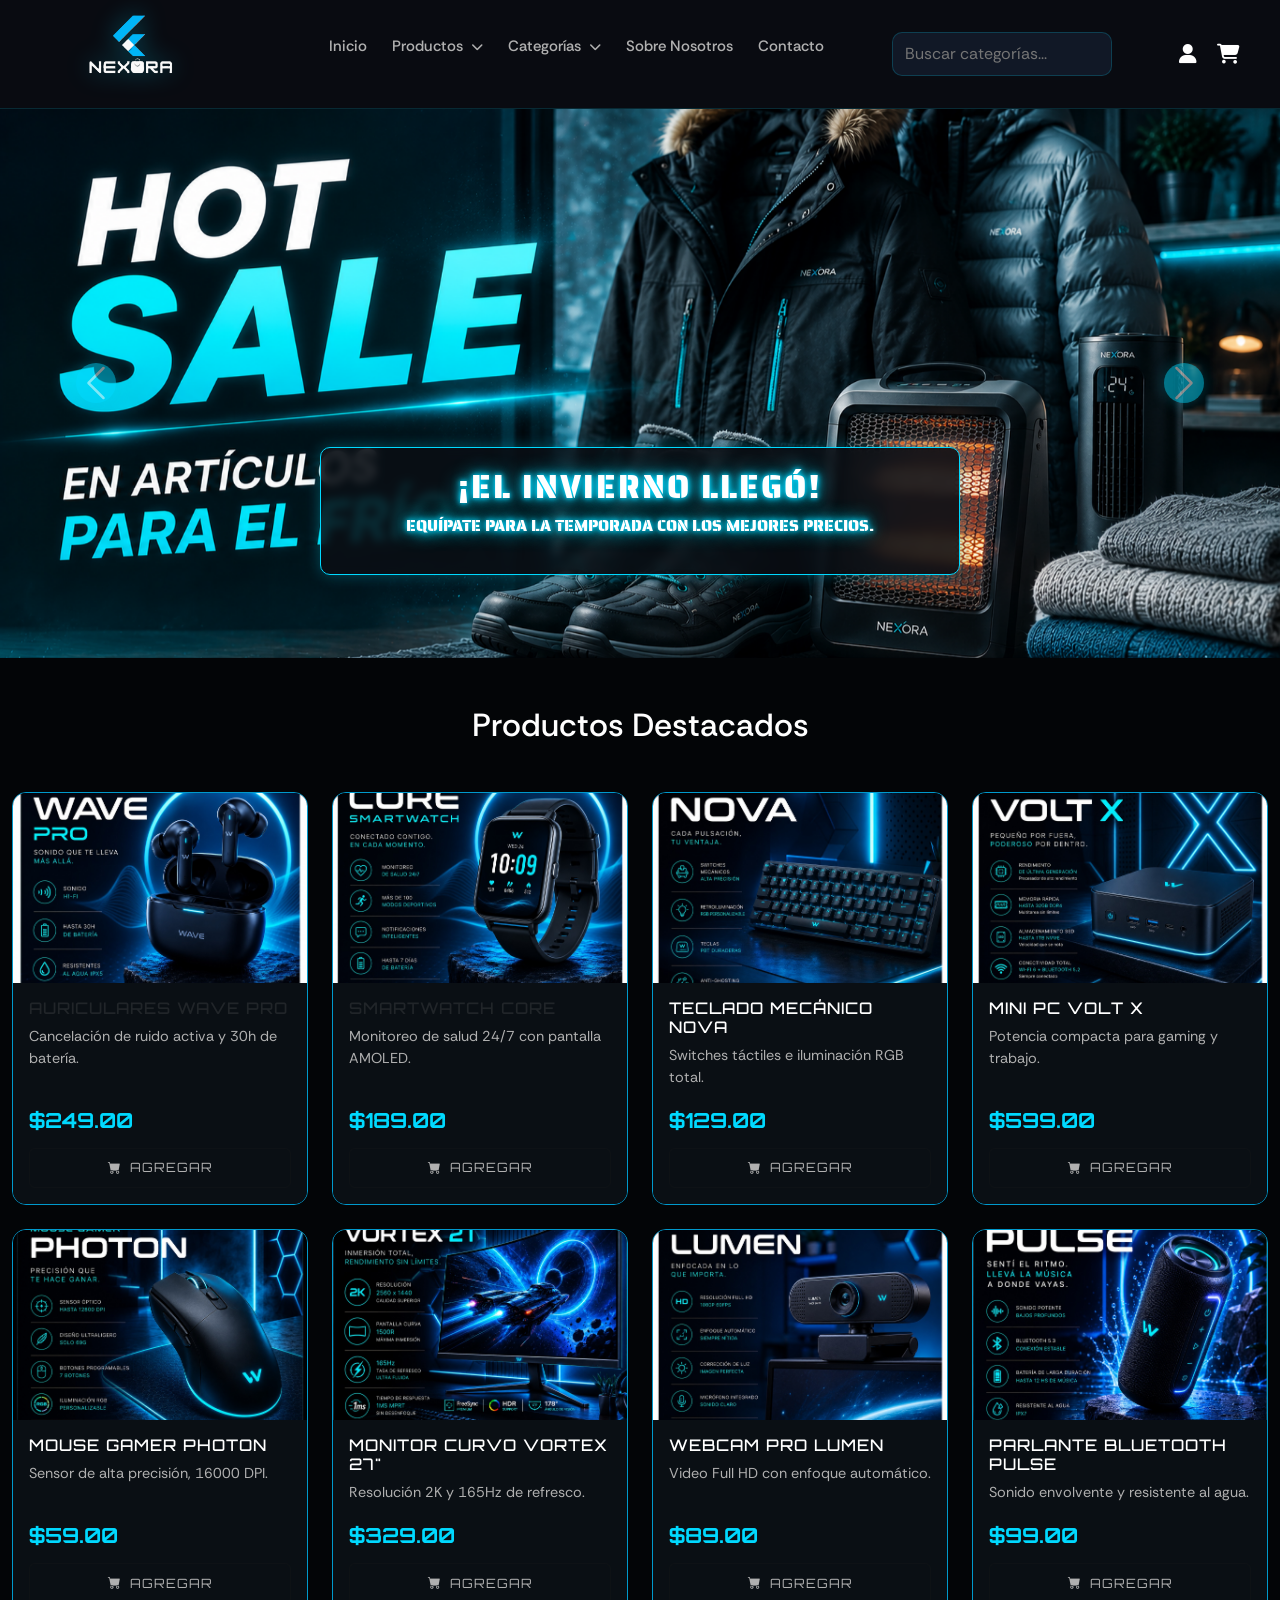
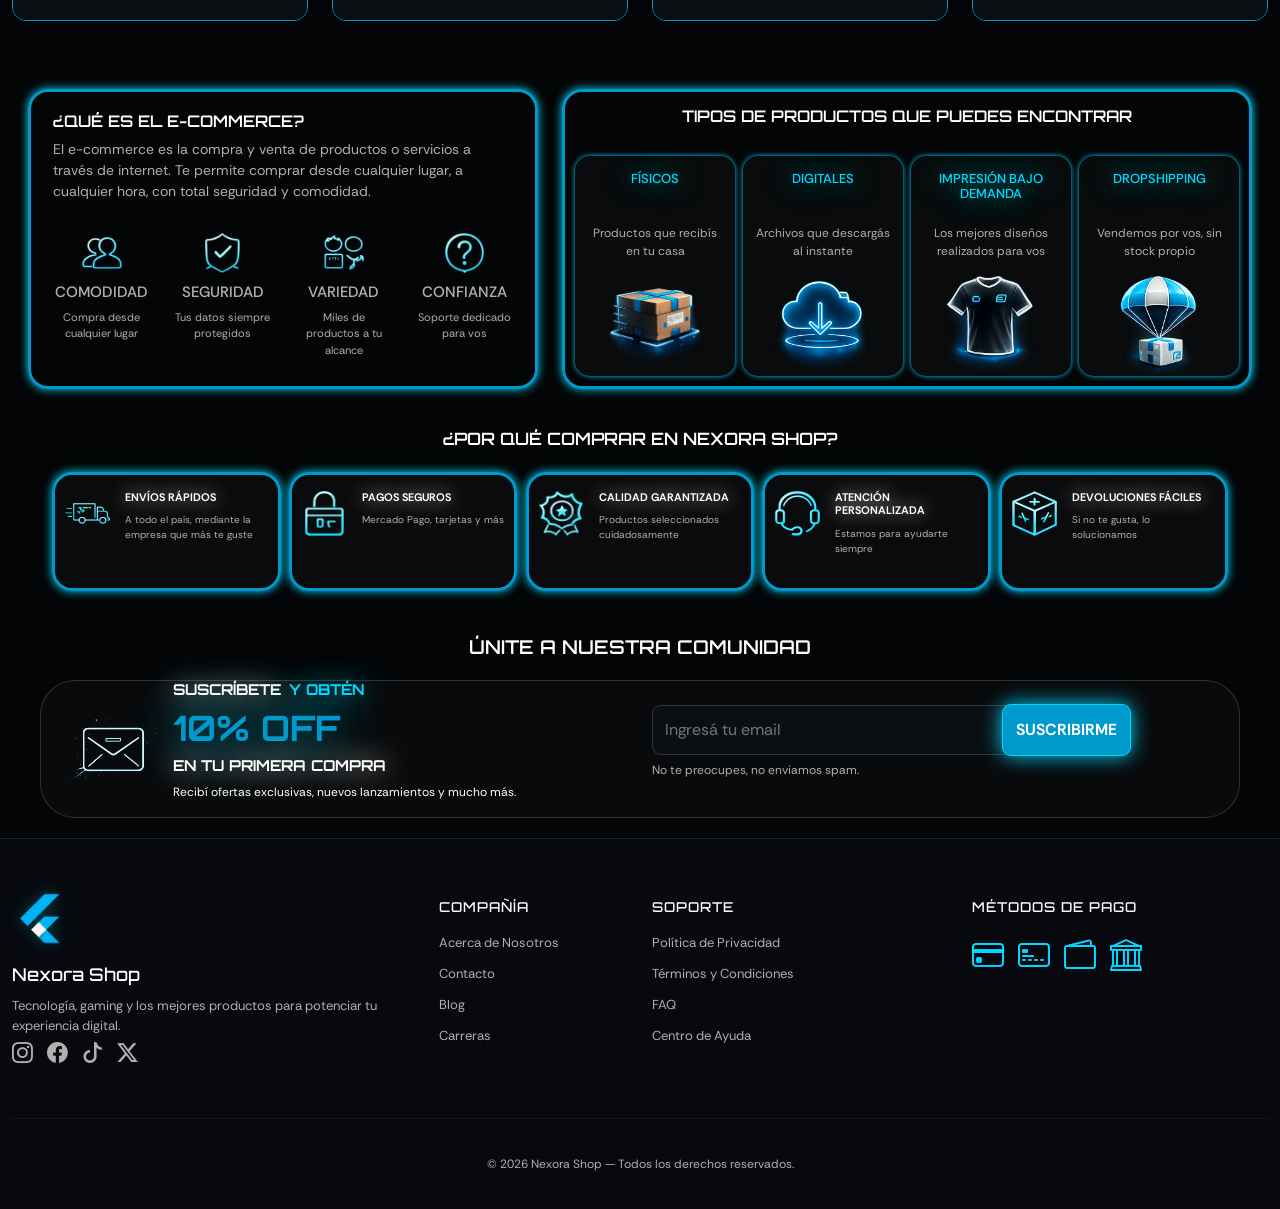
==== commit 0923ae3b: "Se arreglan cards del index" ====
--- a/index.html
+++ b/index.html
@@ -341,6 +341,600 @@
         </button>
       </div>
     </section>
+
+          <!-- Sección de Productos -->
+    <section class="productos-section py-5">
+        <div class="container">
+            
+            <!-- Título centrado y destacado -->
+            <h2 class="section-title text-center mb-5">Productos Destacados</h2>
+            
+            <!-- Grid de tarjetas -->
+            <div class="row row-cols-1 row-cols-sm-2 row-cols-lg-4 g-4">
+                
+                <!-- Producto 1 -->
+                <div class="col">
+                    <div class="card producto-card h-100">
+                        <div class="card-img-wrapper">
+                            <a href="detalle-smartwatch-core.html">
+                                <img src="assets/auricularwavepro.png" class="card-img-top" alt="Auriculares Wave Pro">
+                            </a>
+                        </div>
+                        <div class="card-body d-flex flex-column">  
+                            <h5 class="card-title"><a href="detalle-smartwatch-core.html" class="text-decoration-none text-dark">Auriculares Wave Pro</a></h5>
+                            <p class="card-text">Cancelación de ruido activa y 30h de batería.</p>
+                            <div class="mt-auto">
+                                <p class="precio">$249.00</p>
+                                <button class="btn btn-agregar w-100" data-bs-toggle="modal" data-bs-target="#modalProducto1">
+                                    <i class="bi bi-cart-fill"></i>
+                                    Agregar
+                                </button>
+                            </div>
+                        </div>
+                    </div>
+                </div>
+
+                <!-- Producto 2 -->
+                <div class="col">
+                    <div class="card producto-card h-100">
+                        <div class="card-img-wrapper">
+                            <a href="detalle-wave-pro.html">
+                                <img src="assets/smartwatch.png" class="card-img-top" alt="Smartwatch Core">
+                            </a>
+                        </div>
+                        <div class="card-body d-flex flex-column">
+                            <h5 class="card-title"><a href="detalle-wave-pro.html" class="text-decoration-none text-dark">Smartwatch Core</a></h5>
+                            <p class="card-text">Monitoreo de salud 24/7 con pantalla AMOLED.</p>
+                            <div class="mt-auto">
+                                <p class="precio">$189.00</p>
+                                <button class="btn btn-agregar w-100" data-bs-toggle="modal" data-bs-target="#modalProducto2">
+                                    <i class="bi bi-cart-fill"></i>
+                                    Agregar
+                                </button>
+                            </div>
+                        </div>
+                    </div>
+                </div>
+
+                <!-- Producto 3 -->
+                <div class="col">
+                  <div class="card producto-card h-100">
+                    <div class="card-img-wrapper">
+                      <a href="./404.html">
+                        <img src="assets/tecladonova.png" class="card-img-top" alt="Teclado Mecánico Nova">
+                      </a>
+                    </div>
+                        <div class="card-body d-flex flex-column">
+                            <h5 class="card-title">Teclado Mecánico Nova</h5>
+                            <p class="card-text">Switches táctiles e iluminación RGB total.</p>
+                            <div class="mt-auto">
+                                <p class="precio">$129.00</p>
+                                <button class="btn btn-agregar w-100" data-bs-toggle="modal" data-bs-target="#modalProducto3">
+                                    <i class="bi bi-cart-fill"></i>
+                                    Agregar
+                                </button>
+                            </div>
+                        </div>
+                    </div>
+                </div>
+
+                <!-- Producto 4 -->
+                <div class="col">
+                  <div class="card producto-card h-100">
+                    <div class="card-img-wrapper">
+                      <a href="./404.html">
+                        <img src="assets/minipc.png" class="card-img-top" alt="Mini PC Volt X">
+                      </a>
+                    </div>
+                        <div class="card-body d-flex flex-column">
+                            <h5 class="card-title">Mini PC Volt X</h5>
+                            <p class="card-text">Potencia compacta para gaming y trabajo.</p>
+                            <div class="mt-auto">
+                                <p class="precio">$599.00</p>
+                                <button class="btn btn-agregar w-100" data-bs-toggle="modal" data-bs-target="#modalProducto4">
+                                    <i class="bi bi-cart-fill"></i>
+                                    Agregar
+                                </button>
+                            </div>
+                        </div>
+                    </div>
+                </div>
+
+                <!-- Producto 5 -->
+                <div class="col">
+                  <div class="card producto-card h-100">
+                    <div class="card-img-wrapper">
+                      <a href="./404.html">
+                        <img src="assets/mousegamer.png" class="card-img-top" alt="Mouse Gamer Photon">
+                      </a>
+                    </div>
+                        <div class="card-body d-flex flex-column">
+                            <h5 class="card-title">Mouse Gamer Photon</h5>
+                            <p class="card-text">Sensor de alta precisión, 16000 DPI.</p>
+                            <div class="mt-auto">
+                                <p class="precio">$59.00</p>
+                                <button class="btn btn-agregar w-100" data-bs-toggle="modal" data-bs-target="#modalProducto5">
+                                    <i class="bi bi-cart-fill"></i>
+                                    Agregar
+                                </button>
+                            </div>
+                        </div>
+                    </div>
+                </div>
+
+                <!-- Producto 6 -->
+                <div class="col">
+                  <div class="card producto-card h-100">
+                    <div class="card-img-wrapper">
+                      <a href="./404.html">
+                        <img src="assets/monitor.png" class="card-img-top" alt="Monitor Curvo Vortex 27">
+                      </a>
+                    </div>
+                        <div class="card-body d-flex flex-column">
+                            <h5 class="card-title">Monitor Curvo Vortex 27"</h5>
+                            <p class="card-text">Resolución 2K y 165Hz de refresco.</p>
+                            <div class="mt-auto">
+                                <p class="precio">$329.00</p>
+                                <button class="btn btn-agregar w-100" data-bs-toggle="modal" data-bs-target="#modalProducto6">
+                                    <i class="bi bi-cart-fill"></i>
+                                    Agregar
+                                </button>
+                            </div>
+                        </div>
+                    </div>
+                </div>
+
+                <!-- Producto 7 -->
+                <div class="col">
+                  <div class="card producto-card h-100">
+                    <div class="card-img-wrapper">
+                      <a href="./404.html">
+                        <img src="assets/webcam.png" class="card-img-top" alt="Webcam Pro Lumen">
+                      </a>
+                    </div>
+                        <div class="card-body d-flex flex-column">
+                            <h5 class="card-title">Webcam Pro Lumen</h5>
+                            <p class="card-text">Video Full HD con enfoque automático.</p>
+                            <div class="mt-auto">
+                                <p class="precio">$89.00</p>
+                                <button class="btn btn-agregar w-100" data-bs-toggle="modal" data-bs-target="#modalProducto7">
+                                    <i class="bi bi-cart-fill"></i>
+                                    Agregar
+                                </button>
+                            </div>
+                        </div>
+                    </div>
+                </div>
+
+                <!-- Producto 8 -->
+                <div class="col">
+                  <div class="card producto-card h-100">
+                    <div class="card-img-wrapper">
+                      <a href="./404.html">
+                        <img src="assets/parlante.png" class="card-img-top" alt="Parlante Bluetooth Pulse">
+                      </a>
+                    </div>
+                        <div class="card-body d-flex flex-column">
+                            <h5 class="card-title">Parlante Bluetooth Pulse</h5>
+                            <p class="card-text">Sonido envolvente y resistente al agua.</p>
+                            <div class="mt-auto">
+                                <p class="precio">$99.00</p>
+                                <button class="btn btn-agregar w-100" data-bs-toggle="modal" data-bs-target="#modalProducto8">
+                                    <i class="bi bi-cart-fill"></i>
+                                    Agregar
+                                </button>
+                            </div>
+                        </div>
+                    </div>
+                </div>
+
+            </div>
+        </div>
+    </section>
+
+    <!-- ============================================= -->
+    <!--  MODALES - CARRITO (uno por cada producto) -->
+    <!-- ============================================= -->
+
+    <!-- Modal Producto 1: Auriculares Wave Pro -->
+    <div class="modal fade" id="modalProducto1" tabindex="-1" aria-labelledby="modalLabel1" aria-hidden="true">
+        <div class="modal-dialog modal-dialog-centered">
+            <div class="modal-content">
+                <div class="modal-header">
+                    <h5 class="modal-title" id="modalLabel1">
+                        <i class="bi bi-cart-check-fill me-2"></i>
+                        Carrito de Compra
+                    </h5>
+                    <button type="button" class="btn-close btn-close-white" data-bs-dismiss="modal" aria-label="Cerrar"></button>
+                </div>
+                <div class="modal-body">
+                    <div class="d-flex align-items-center gap-3 mb-4">
+                        <img src="assets/auricularwavepro.png" alt="Auriculares Wave Pro" class="carrito-img">
+                        <div>
+                            <h6 class="mb-1">Auriculares Wave Pro</h6>
+                            <small class="text-secondary">Cancelación de ruido activa y 30h de batería.</small>
+                            <div class="precio mt-2">$249.00</div>
+                        </div>
+                    </div>
+                    <div class="mb-3">
+                        <label class="form-label">Nombre Completo</label>
+                        <input type="text" class="form-control" placeholder="Ingrese su nombre">
+                    </div>
+                    <div class="mb-3">
+                        <label class="form-label">Correo Electrónico</label>
+                        <input type="email" class="form-control" placeholder="ejemplo@email.com">
+                    </div>
+                    <div class="mb-3">
+                        <label class="form-label">Fecha de Compra</label>
+                        <input type="date" class="form-control">
+                    </div>
+                    <div class="mb-4">
+                        <label class="form-label">Código de Pedido</label>
+                        <input type="text" class="form-control" value="NEX-2026-001" readonly>
+                    </div>
+                    <hr>
+                    <div class="d-flex justify-content-between">
+                        <span class="total-label">Total</span>
+                        <span class="total-monto">$249.00</span>
+                    </div>
+                </div>
+                <div class="modal-footer">
+                    <button type="button" class="btn btn-outline-light" data-bs-dismiss="modal">Cancelar</button>
+                    <button type="button" class="btn-finalizar w-50">Finalizar Compra</button>
+                </div>
+            </div>
+        </div>
+    </div>
+
+    <!-- Modal Producto 2: Smartwatch Core -->
+    <div class="modal fade" id="modalProducto2" tabindex="-1" aria-labelledby="modalLabel2" aria-hidden="true">
+        <div class="modal-dialog modal-dialog-centered">
+            <div class="modal-content">
+                <div class="modal-header">
+                    <h5 class="modal-title" id="modalLabel2">
+                        <i class="bi bi-cart-check-fill me-2"></i>
+                        Carrito de Compra
+                    </h5>
+                    <button type="button" class="btn-close btn-close-white" data-bs-dismiss="modal" aria-label="Cerrar"></button>
+                </div>
+                <div class="modal-body">
+                    <div class="d-flex align-items-center gap-3 mb-4">
+                        <img src="assets/smartwatch.png" alt="Smartwatch Core" class="carrito-img">
+                        <div>
+                            <h6 class="mb-1">Smartwatch Core</h6>
+                            <small class="text-secondary">Monitoreo de salud 24/7 con pantalla AMOLED.</small>
+                            <div class="precio mt-2">$189.00</div>
+                        </div>
+                    </div>
+                    <div class="mb-3">
+                        <label class="form-label">Nombre Completo</label>
+                        <input type="text" class="form-control" placeholder="Ingrese su nombre">
+                    </div>
+                    <div class="mb-3">
+                        <label class="form-label">Correo Electrónico</label>
+                        <input type="email" class="form-control" placeholder="ejemplo@email.com">
+                    </div>
+                    <div class="mb-3">
+                        <label class="form-label">Fecha de Compra</label>
+                        <input type="date" class="form-control">
+                    </div>
+                    <div class="mb-4">
+                        <label class="form-label">Código de Pedido</label>
+                        <input type="text" class="form-control" value="NEX-2026-002" readonly>
+                    </div>
+                    <hr>
+                    <div class="d-flex justify-content-between">
+                        <span class="total-label">Total</span>
+                        <span class="total-monto">$189.00</span>
+                    </div>
+                </div>
+                <div class="modal-footer">
+                    <button type="button" class="btn btn-outline-light" data-bs-dismiss="modal">Cancelar</button>
+                    <button type="button" class="btn-finalizar w-50">Finalizar Compra</button>
+                </div>
+            </div>
+        </div>
+    </div>
+
+    <!-- Modal Producto 3: Teclado Mecánico Nova -->
+    <div class="modal fade" id="modalProducto3" tabindex="-1" aria-labelledby="modalLabel3" aria-hidden="true">
+        <div class="modal-dialog modal-dialog-centered">
+            <div class="modal-content">
+                <div class="modal-header">
+                    <h5 class="modal-title" id="modalLabel3">
+                        <i class="bi bi-cart-check-fill me-2"></i>
+                        Carrito de Compra
+                    </h5>
+                    <button type="button" class="btn-close btn-close-white" data-bs-dismiss="modal" aria-label="Cerrar"></button>
+                </div>
+                <div class="modal-body">
+                    <div class="d-flex align-items-center gap-3 mb-4">
+                        <img src="assets/tecladonova.png" alt="Teclado Mecánico Nova" class="carrito-img">
+                        <div>
+                            <h6 class="mb-1">Teclado Mecánico Nova</h6>
+                            <small class="text-secondary">Switches táctiles e iluminación RGB total.</small>
+                            <div class="precio mt-2">$129.00</div>
+                        </div>
+                    </div>
+                    <div class="mb-3">
+                        <label class="form-label">Nombre Completo</label>
+                        <input type="text" class="form-control" placeholder="Ingrese su nombre">
+                    </div>
+                    <div class="mb-3">
+                        <label class="form-label">Correo Electrónico</label>
+                        <input type="email" class="form-control" placeholder="ejemplo@email.com">
+                    </div>
+                    <div class="mb-3">
+                        <label class="form-label">Fecha de Compra</label>
+                        <input type="date" class="form-control">
+                    </div>
+                    <div class="mb-4">
+                        <label class="form-label">Código de Pedido</label>
+                        <input type="text" class="form-control" value="NEX-2026-003" readonly>
+                    </div>
+                    <hr>
+                    <div class="d-flex justify-content-between">
+                        <span class="total-label">Total</span>
+                        <span class="total-monto">$129.00</span>
+                    </div>
+                </div>
+                <div class="modal-footer">
+                    <button type="button" class="btn btn-outline-light" data-bs-dismiss="modal">Cancelar</button>
+                    <button type="button" class="btn-finalizar w-50">Finalizar Compra</button>
+                </div>
+            </div>
+        </div>
+    </div>
+
+    <!-- Modal Producto 4: Mini PC Volt X -->
+    <div class="modal fade" id="modalProducto4" tabindex="-1" aria-labelledby="modalLabel4" aria-hidden="true">
+        <div class="modal-dialog modal-dialog-centered">
+            <div class="modal-content">
+                <div class="modal-header">
+                    <h5 class="modal-title" id="modalLabel4">
+                        <i class="bi bi-cart-check-fill me-2"></i>
+                        Carrito de Compra
+                    </h5>
+                    <button type="button" class="btn-close btn-close-white" data-bs-dismiss="modal" aria-label="Cerrar"></button>
+                </div>
+                <div class="modal-body">
+                    <div class="d-flex align-items-center gap-3 mb-4">
+                        <img src="assets/minipc.png" alt="Mini PC Volt X" class="carrito-img">
+                        <div>
+                            <h6 class="mb-1">Mini PC Volt X</h6>
+                            <small class="text-secondary">Potencia compacta para gaming y trabajo.</small>
+                            <div class="precio mt-2">$599.00</div>
+                        </div>
+                    </div>
+                    <div class="mb-3">
+                        <label class="form-label">Nombre Completo</label>
+                        <input type="text" class="form-control" placeholder="Ingrese su nombre">
+                    </div>
+                    <div class="mb-3">
+                        <label class="form-label">Correo Electrónico</label>
+                        <input type="email" class="form-control" placeholder="ejemplo@email.com">
+                    </div>
+                    <div class="mb-3">
+                        <label class="form-label">Fecha de Compra</label>
+                        <input type="date" class="form-control">
+                    </div>
+                    <div class="mb-4">
+                        <label class="form-label">Código de Pedido</label>
+                        <input type="text" class="form-control" value="NEX-2026-004" readonly>
+                    </div>
+                    <hr>
+                    <div class="d-flex justify-content-between">
+                        <span class="total-label">Total</span>
+                        <span class="total-monto">$599.00</span>
+                    </div>
+                </div>
+                <div class="modal-footer">
+                    <button type="button" class="btn btn-outline-light" data-bs-dismiss="modal">Cancelar</button>
+                    <button type="button" class="btn-finalizar w-50">Finalizar Compra</button>
+                </div>
+            </div>
+        </div>
+    </div>
+
+    <!-- Modal Producto 5: Mouse Gamer Photon -->
+    <div class="modal fade" id="modalProducto5" tabindex="-1" aria-labelledby="modalLabel5" aria-hidden="true">
+        <div class="modal-dialog modal-dialog-centered">
+            <div class="modal-content">
+                <div class="modal-header">
+                    <h5 class="modal-title" id="modalLabel5">
+                        <i class="bi bi-cart-check-fill me-2"></i>
+                        Carrito de Compra
+                    </h5>
+                    <button type="button" class="btn-close btn-close-white" data-bs-dismiss="modal" aria-label="Cerrar"></button>
+                </div>
+                <div class="modal-body">
+                    <div class="d-flex align-items-center gap-3 mb-4">
+                        <img src="assets/mousegamer.png" alt="Mouse Gamer Photon" class="carrito-img">
+                        <div>
+                            <h6 class="mb-1">Mouse Gamer Photon</h6>
+                            <small class="text-secondary">Sensor de alta precisión, 16000 DPI.</small>
+                            <div class="precio mt-2">$59.00</div>
+                        </div>
+                    </div>
+                    <div class="mb-3">
+                        <label class="form-label">Nombre Completo</label>
+                        <input type="text" class="form-control" placeholder="Ingrese su nombre">
+                    </div>
+                    <div class="mb-3">
+                        <label class="form-label">Correo Electrónico</label>
+                        <input type="email" class="form-control" placeholder="ejemplo@email.com">
+                    </div>
+                    <div class="mb-3">
+                        <label class="form-label">Fecha de Compra</label>
+                        <input type="date" class="form-control">
+                    </div>
+                    <div class="mb-4">
+                        <label class="form-label">Código de Pedido</label>
+                        <input type="text" class="form-control" value="NEX-2026-005" readonly>
+                    </div>
+                    <hr>
+                    <div class="d-flex justify-content-between">
+                        <span class="total-label">Total</span>
+                        <span class="total-monto">$59.00</span>
+                    </div>
+                </div>
+                <div class="modal-footer">
+                    <button type="button" class="btn btn-outline-light" data-bs-dismiss="modal">Cancelar</button>
+                    <button type="button" class="btn-finalizar w-50">Finalizar Compra</button>
+                </div>
+            </div>
+        </div>
+    </div>
+
+    <!-- Modal Producto 6: Monitor Curvo Vortex 27" -->
+    <div class="modal fade" id="modalProducto6" tabindex="-1" aria-labelledby="modalLabel6" aria-hidden="true">
+        <div class="modal-dialog modal-dialog-centered">
+            <div class="modal-content">
+                <div class="modal-header">
+                    <h5 class="modal-title" id="modalLabel6">
+                        <i class="bi bi-cart-check-fill me-2"></i>
+                        Carrito de Compra
+                    </h5>
+                    <button type="button" class="btn-close btn-close-white" data-bs-dismiss="modal" aria-label="Cerrar"></button>
+                </div>
+                <div class="modal-body">
+                    <div class="d-flex align-items-center gap-3 mb-4">
+                        <img src="assets/monitor.png" alt="Monitor Curvo Vortex 27" class="carrito-img">
+                        <div>
+                            <h6 class="mb-1">Monitor Curvo Vortex 27"</h6>
+                            <small class="text-secondary">Resolución 2K y 165Hz de refresco.</small>
+                            <div class="precio mt-2">$329.00</div>
+                        </div>
+                    </div>
+                    <div class="mb-3">
+                        <label class="form-label">Nombre Completo</label>
+                        <input type="text" class="form-control" placeholder="Ingrese su nombre">
+                    </div>
+                    <div class="mb-3">
+                        <label class="form-label">Correo Electrónico</label>
+                        <input type="email" class="form-control" placeholder="ejemplo@email.com">
+                    </div>
+                    <div class="mb-3">
+                        <label class="form-label">Fecha de Compra</label>
+                        <input type="date" class="form-control">
+                    </div>
+                    <div class="mb-4">
+                        <label class="form-label">Código de Pedido</label>
+                        <input type="text" class="form-control" value="NEX-2026-006" readonly>
+                    </div>
+                    <hr>
+                    <div class="d-flex justify-content-between">
+                        <span class="total-label">Total</span>
+                        <span class="total-monto">$329.00</span>
+                    </div>
+                </div>
+                <div class="modal-footer">
+                    <button type="button" class="btn btn-outline-light" data-bs-dismiss="modal">Cancelar</button>
+                    <button type="button" class="btn-finalizar w-50">Finalizar Compra</button>
+                </div>
+            </div>
+        </div>
+    </div>
+
+    <!-- Modal Producto 7: Webcam Pro Lumen -->
+    <div class="modal fade" id="modalProducto7" tabindex="-1" aria-labelledby="modalLabel7" aria-hidden="true">
+        <div class="modal-dialog modal-dialog-centered">
+            <div class="modal-content">
+                <div class="modal-header">
+                    <h5 class="modal-title" id="modalLabel7">
+                        <i class="bi bi-cart-check-fill me-2"></i>
+                        Carrito de Compra
+                    </h5>
+                    <button type="button" class="btn-close btn-close-white" data-bs-dismiss="modal" aria-label="Cerrar"></button>
+                </div>
+                <div class="modal-body">
+                    <div class="d-flex align-items-center gap-3 mb-4">
+                        <img src="assets/webcam.png" alt="Webcam Pro Lumen" class="carrito-img">
+                        <div>
+                            <h6 class="mb-1">Webcam Pro Lumen</h6>
+                            <small class="text-secondary">Video Full HD con enfoque automático.</small>
+                            <div class="precio mt-2">$89.00</div>
+                        </div>
+                    </div>
+                    <div class="mb-3">
+                        <label class="form-label">Nombre Completo</label>
+                        <input type="text" class="form-control" placeholder="Ingrese su nombre">
+                    </div>
+                    <div class="mb-3">
+                        <label class="form-label">Correo Electrónico</label>
+                        <input type="email" class="form-control" placeholder="ejemplo@email.com">
+                    </div>
+                    <div class="mb-3">
+                        <label class="form-label">Fecha de Compra</label>
+                        <input type="date" class="form-control">
+                    </div>
+                    <div class="mb-4">
+                        <label class="form-label">Código de Pedido</label>
+                        <input type="text" class="form-control" value="NEX-2026-007" readonly>
+                    </div>
+                    <hr>
+                    <div class="d-flex justify-content-between">
+                        <span class="total-label">Total</span>
+                        <span class="total-monto">$89.00</span>
+                    </div>
+                </div>
+                <div class="modal-footer">
+                    <button type="button" class="btn btn-outline-light" data-bs-dismiss="modal">Cancelar</button>
+                    <button type="button" class="btn-finalizar w-50">Finalizar Compra</button>
+                </div>
+            </div>
+        </div>
+    </div>
+
+    <!-- Modal Producto 8: Parlante Bluetooth Pulse -->
+    <div class="modal fade" id="modalProducto8" tabindex="-1" aria-labelledby="modalLabel8" aria-hidden="true">
+        <div class="modal-dialog modal-dialog-centered">
+            <div class="modal-content">
+                <div class="modal-header">
+                    <h5 class="modal-title" id="modalLabel8">
+                        <i class="bi bi-cart-check-fill me-2"></i>
+                        Carrito de Compra
+                    </h5>
+                    <button type="button" class="btn-close btn-close-white" data-bs-dismiss="modal" aria-label="Cerrar"></button>
+                </div>
+                <div class="modal-body">
+                    <div class="d-flex align-items-center gap-3 mb-4">
+                        <img src="assets/parlante.png" alt="Parlante Bluetooth Pulse" class="carrito-img">
+                        <div>
+                            <h6 class="mb-1">Parlante Bluetooth Pulse</h6>
+                            <small class="text-secondary">Sonido envolvente y resistente al agua.</small>
+                            <div class="precio mt-2">$99.00</div>
+                        </div>
+                    </div>
+                    <div class="mb-3">
+                        <label class="form-label">Nombre Completo</label>
+                        <input type="text" class="form-control" placeholder="Ingrese su nombre">
+                    </div>
+                    <div class="mb-3">
+                        <label class="form-label">Correo Electrónico</label>
+                        <input type="email" class="form-control" placeholder="ejemplo@email.com">
+                    </div>
+                    <div class="mb-3">
+                        <label class="form-label">Fecha de Compra</label>
+                        <input type="date" class="form-control">
+                    </div>
+                    <div class="mb-4">
+                        <label class="form-label">Código de Pedido</label>
+                        <input type="text" class="form-control" value="NEX-2026-008" readonly>
+                    </div>
+                    <hr>
+                    <div class="d-flex justify-content-between">
+                        <span class="total-label">Total</span>
+                        <span class="total-monto">$99.00</span>
+                    </div>
+                </div>
+                <div class="modal-footer">
+                    <button type="button" class="btn btn-outline-light" data-bs-dismiss="modal">Cancelar</button>
+                    <button type="button" class="btn-finalizar w-50">Finalizar Compra</button>
+                </div>
+            </div>
+        </div>
+    </div>
 
     <!-- ============================================================
          MAIN CONTENT
--- a/styles.css
+++ b/styles.css
@@ -534,6 +534,233 @@
   box-shadow: 0 0 25px var(--cyan);
 }
 
+/* =========================================
+   TARJETA DE PRODUCTO
+   ========================================= */
+.producto-card {
+    background-color: var(--dark);
+    border: 1px solid var(--blue);
+    border-radius: 14px;
+    overflow: hidden;
+    transition: transform 0.25s ease, box-shadow 0.25s ease, border-color 0.25s ease;
+}
+
+.producto-card:hover {
+    transform: translateY(-6px);
+    border-color: var(--cyan);
+    box-shadow: 0 0 25px var(--cyan);
+}
+
+.card-img-wrapper {
+    height: 190px;
+    overflow: hidden;
+}
+
+.producto-card .card-img-top {
+    width: 100%;
+    height: 100%;
+    object-fit: cover;
+    transition: transform 0.4s ease;
+    
+}
+
+.producto-card:hover .card-img-top {
+    transform: scale(1.08);
+}
+
+.producto-card .card-body {
+    background-color: var(--dark);
+}
+
+.producto-card .card-title {
+    font-family: var(--font-primary);
+    font-size: 1rem;
+    color: var(--white);
+    text-transform: uppercase;
+    letter-spacing: 1px;
+    margin-bottom: 0.5rem;
+}
+
+.producto-card .card-text {
+    color: var(--gray);
+    font-size: 0.9rem;
+    margin-bottom: 1rem;
+}
+
+.precio {
+    font-family: var(--font-primary);
+    font-size: 1.3rem;
+    font-weight: 700;
+    color: var(--cyan);
+    margin-bottom: 0.75rem;
+}
+
+/* =========================================
+   BOTÓN AGREGAR
+   ========================================= */
+.btn-agregar {
+    font-family: var(--font-primary);
+    background-color: transparent;
+    border: 1px solid var(--negro-claro);
+    color: var(--gray);
+    letter-spacing: 1px;
+    text-transform: uppercase;
+    font-size: 0.8rem;
+    padding: 0.6rem 1rem;
+    display: flex;
+    align-items: center;
+    justify-content: center;
+    gap: 0.5rem;
+    cursor: pointer;
+    transition: all 0.3s ease;
+}
+
+.btn-agregar:hover {
+    color: var(--cyan);
+    border-color: var(--cyan);
+    background: rgba(0, 217, 255, 0.08);
+    text-shadow:
+        0 0 8px var(--cyan),
+        0 0 16px var(--cyan),
+        0 0 24px var(--cyan);
+    box-shadow:
+        0 0 10px rgba(0, 217, 255, 0.5),
+        0 0 20px rgba(0, 217, 255, 0.3);
+    transform: translateY(-2px);
+}
+
+.btn-agregar:hover i {
+    color: var(--cyan);
+}
+
+.btn-agregar:active {
+    transform: scale(0.95);
+    background: rgba(0, 217, 255, 0.15);
+    box-shadow:
+        0 0 15px rgba(0, 217, 255, 0.7),
+        0 0 30px rgba(0, 217, 255, 0.4);
+}
+
+/* =========================================
+   MODAL - CARRITO DE COMPRA
+   ========================================= */
+.modal-content {
+    background-color: var(--dark);
+    border: 1px solid var(--blue);
+    color: var(--white);
+}
+
+.modal.show .modal-content {
+    animation: popIn 0.3s ease;
+}
+
+@keyframes popIn {
+    from {
+        transform: scale(0.85);
+        opacity: 0;
+    }
+    to {
+        transform: scale(1);
+        opacity: 1;
+    }
+}
+
+.modal-header,
+.modal-footer {
+    border-color: var(--negro-claro);
+}
+
+.modal-title {
+    font-family: var(--font-primary);
+    font-size: 1.1rem;
+}
+
+.carrito-img {
+    width: 80px;
+    height: 80px;
+    object-fit: cover;
+    border-radius: 10px;
+    border: 1px solid var(--blue);
+}
+
+.total-label,
+.total-monto {
+    font-family: var(--font-primary);
+    font-size: 1.2rem;
+    font-weight: 700;
+}
+
+.total-monto {
+    color: var(--cyan);
+}
+
+/* Formulario */
+.form-control {
+    background-color: var(--black);
+    border: 1px solid var(--negro-claro);
+    color: var(--white);
+}
+
+.form-control::placeholder {
+    color: var(--gray);
+}
+
+.form-control:focus {
+    background-color: var(--black);
+    color: var(--white);
+    border-color: var(--cyan);
+    box-shadow: 0 0 12px rgba(0, 217, 255, 0.4);
+}
+
+.form-label {
+    color: var(--white);
+    font-size: 0.9rem;
+}
+
+/* Botón Finalizar */
+.btn-finalizar {
+    font-family: var(--font-primary);
+    background-color: var(--cyan);
+    color: var(--black);
+    text-transform: uppercase;
+    letter-spacing: 1px;
+    padding: 0.7rem;
+    border: none;
+    border-radius: 5px;
+    font-weight: 600;
+    transition: all 0.3s ease;
+}
+
+.btn-finalizar:hover {
+    background-color: var(--blue);
+    color: var(--white);
+    box-shadow: 0 0 15px var(--cyan);
+}
+
+/* Botón cerrar del modal */
+.btn-close-white {
+    filter: invert(1);
+}
+
+.footer-nexora{
+    background:linear-gradient(
+        180deg,
+        var(--dark) 0%,
+        var(--black) 100%
+    );
+
+    padding:80px 0 30px;
+
+    border-top:1px solid var(--cyan);
+}
+
+/* =========================
+   CONTENEDOR
+========================= */
+
+.container{
+    max-width:1300px;
+}
 /* ============================================================
    SECTION ECOMMERCE
    ============================================================ */
